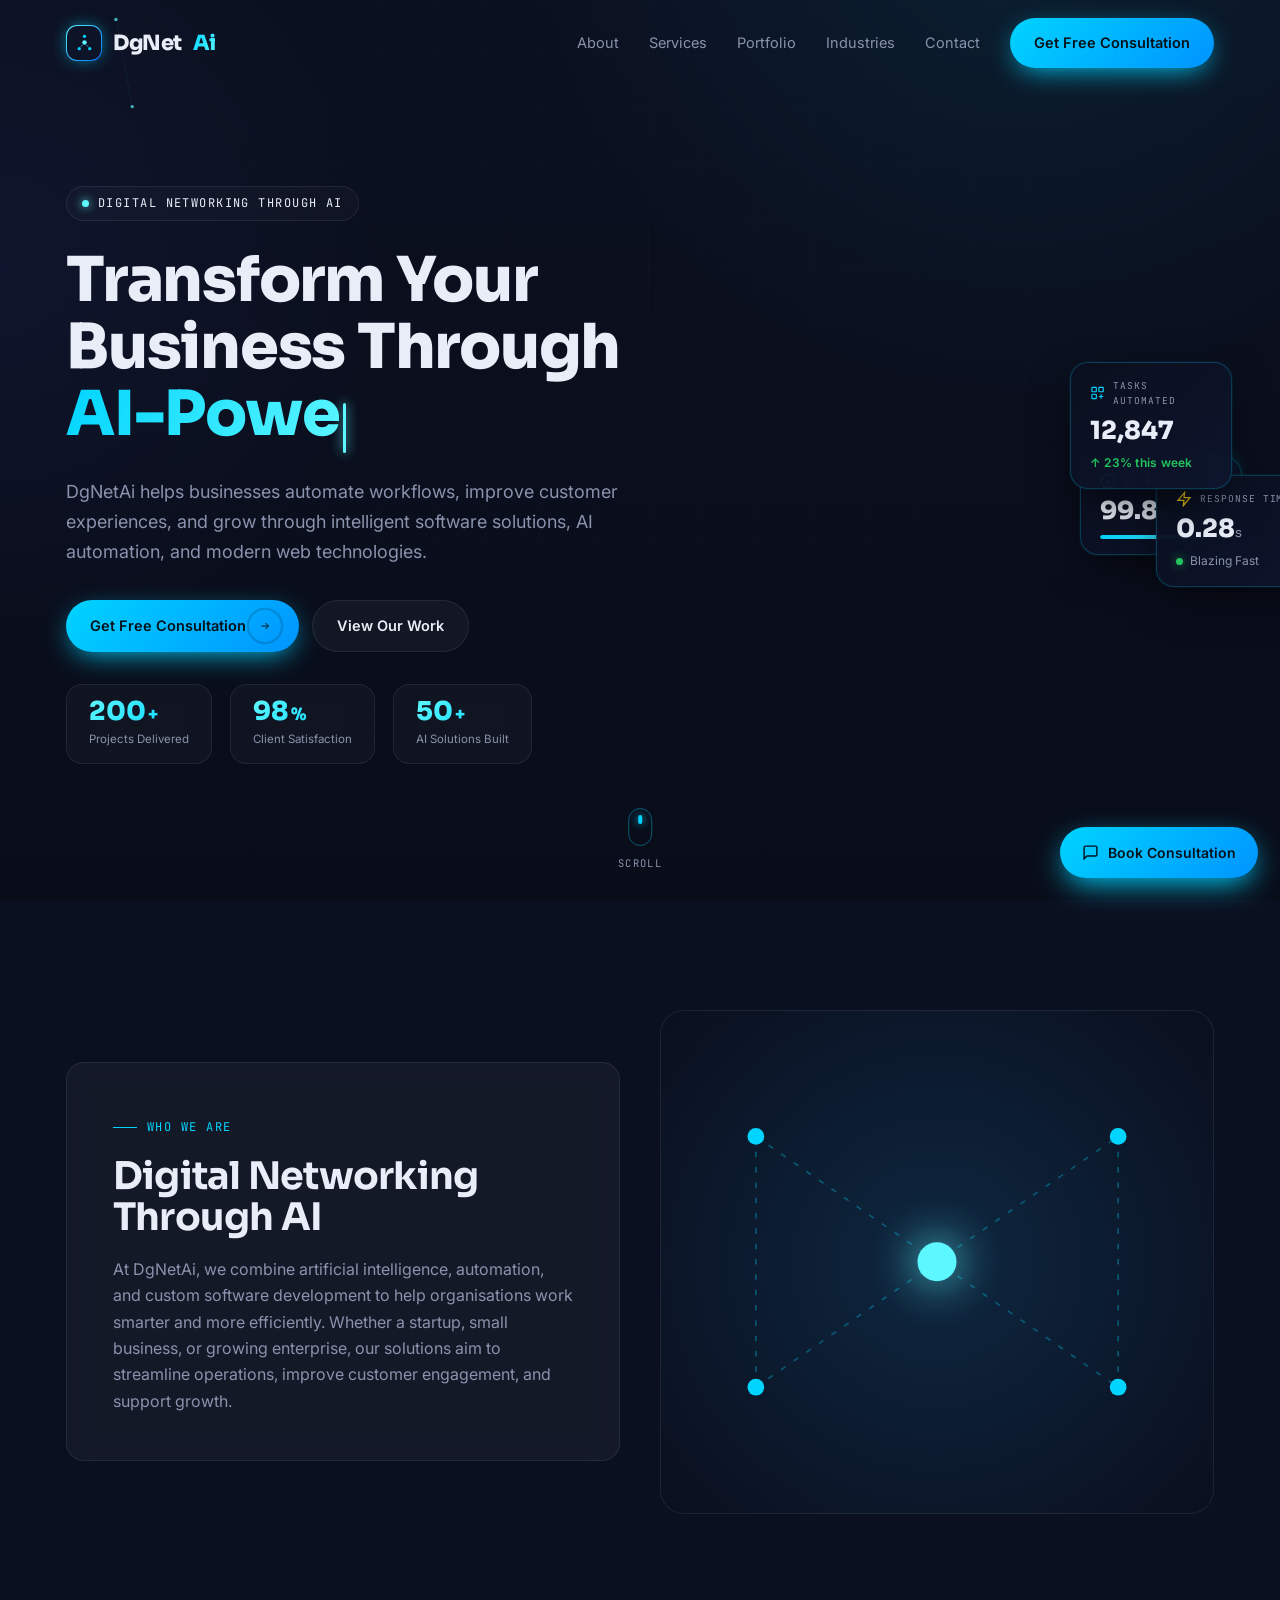
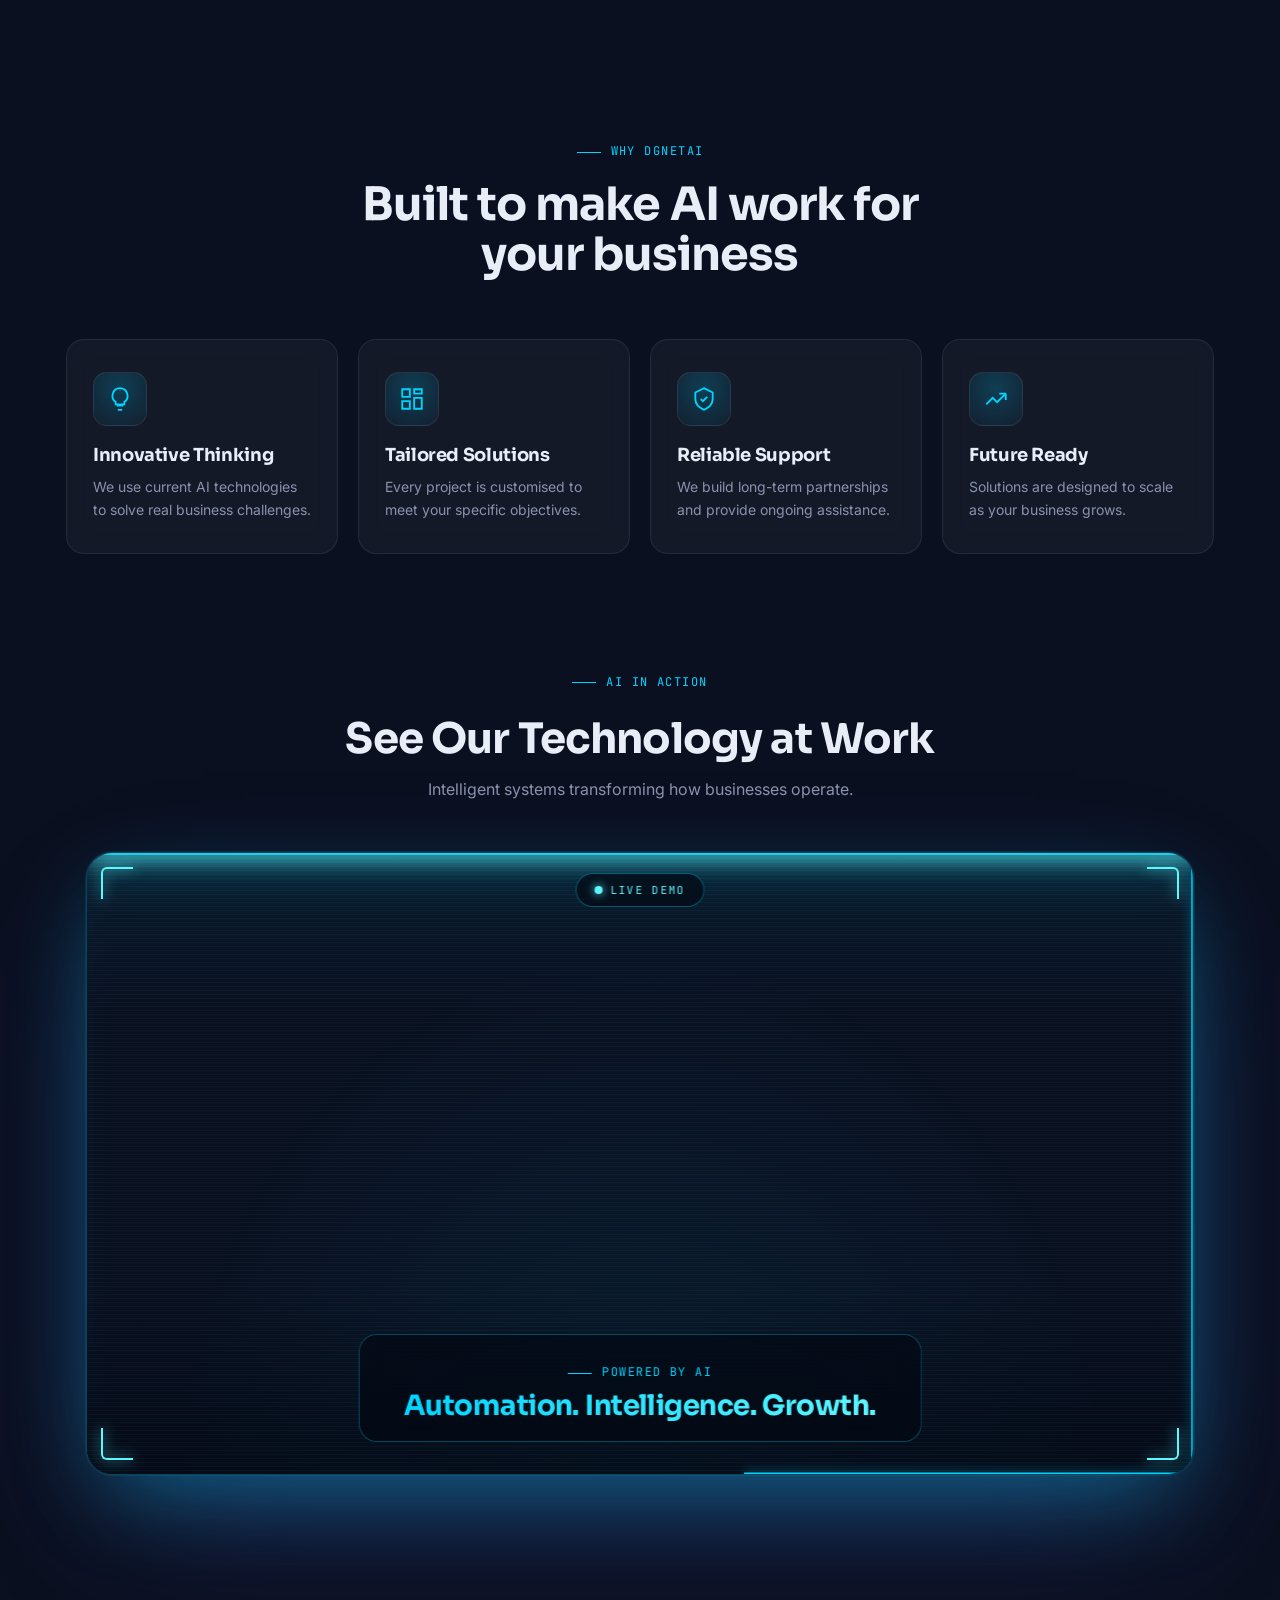
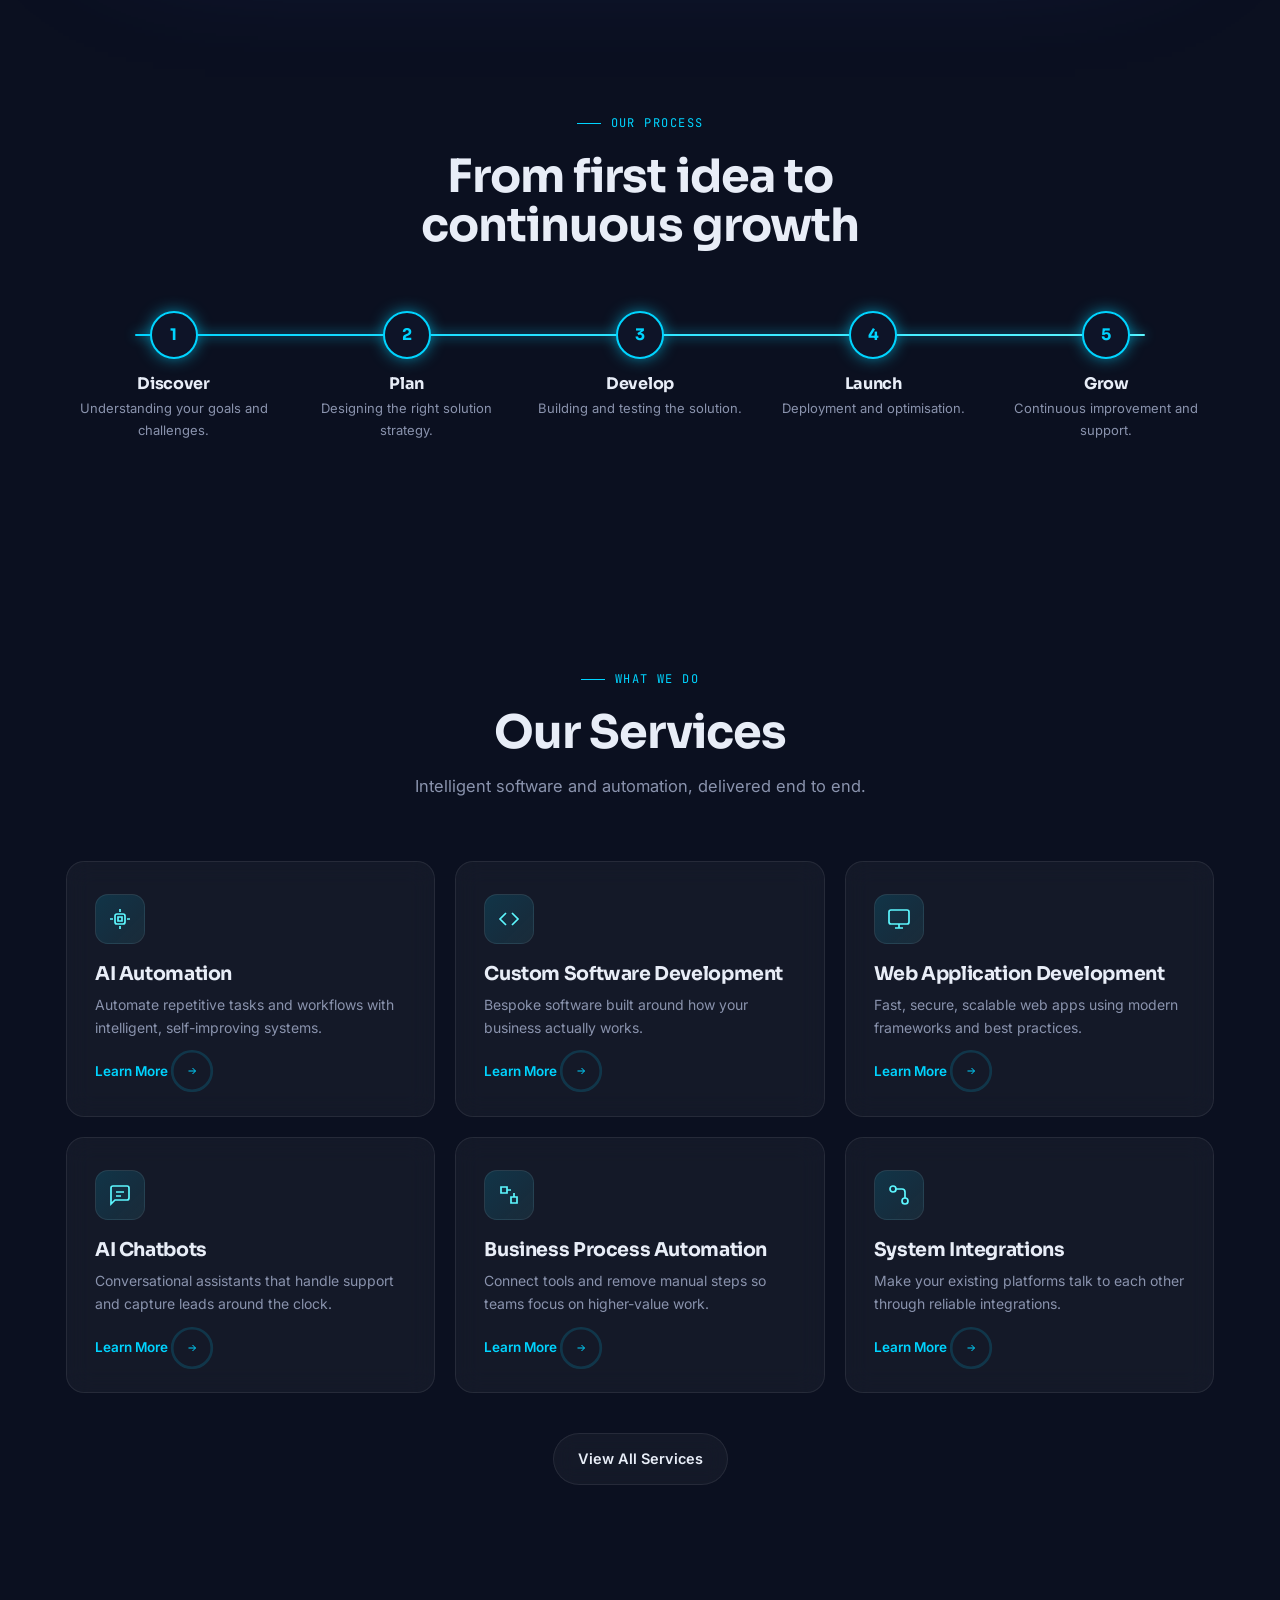
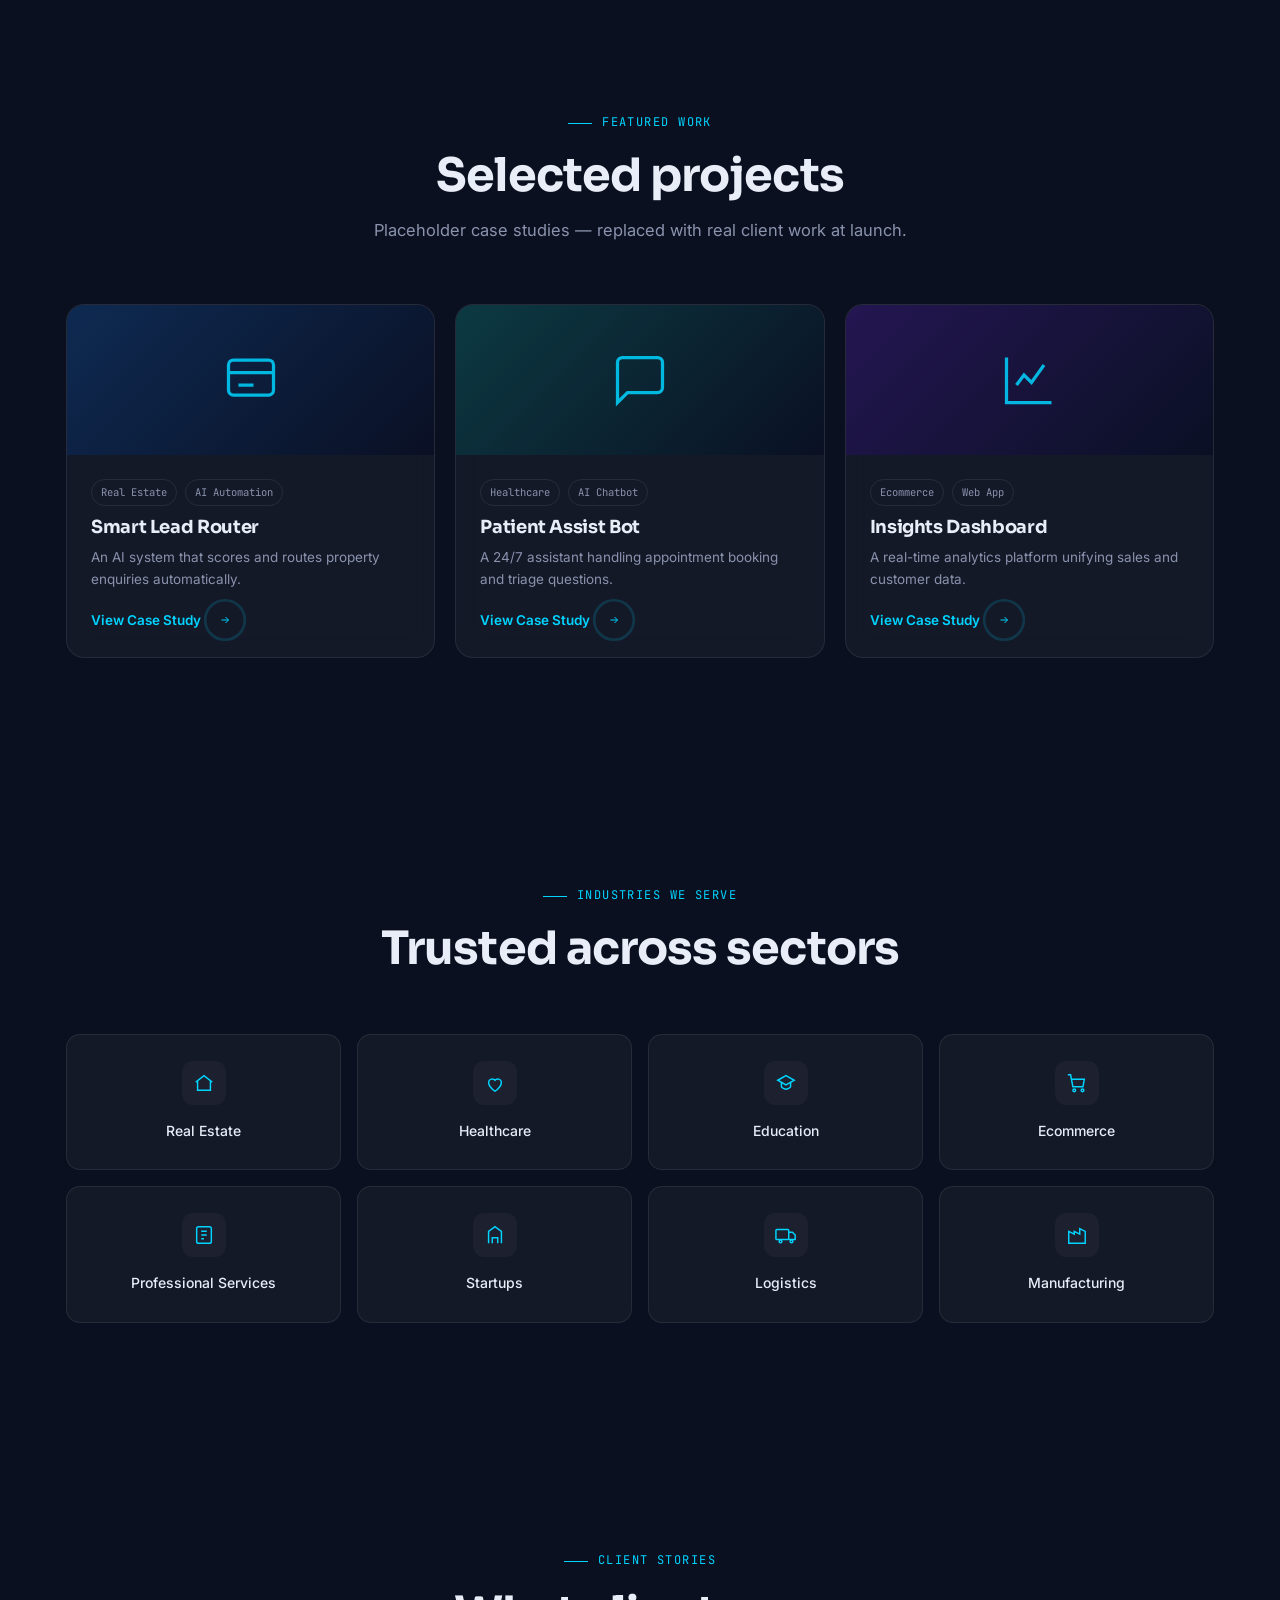
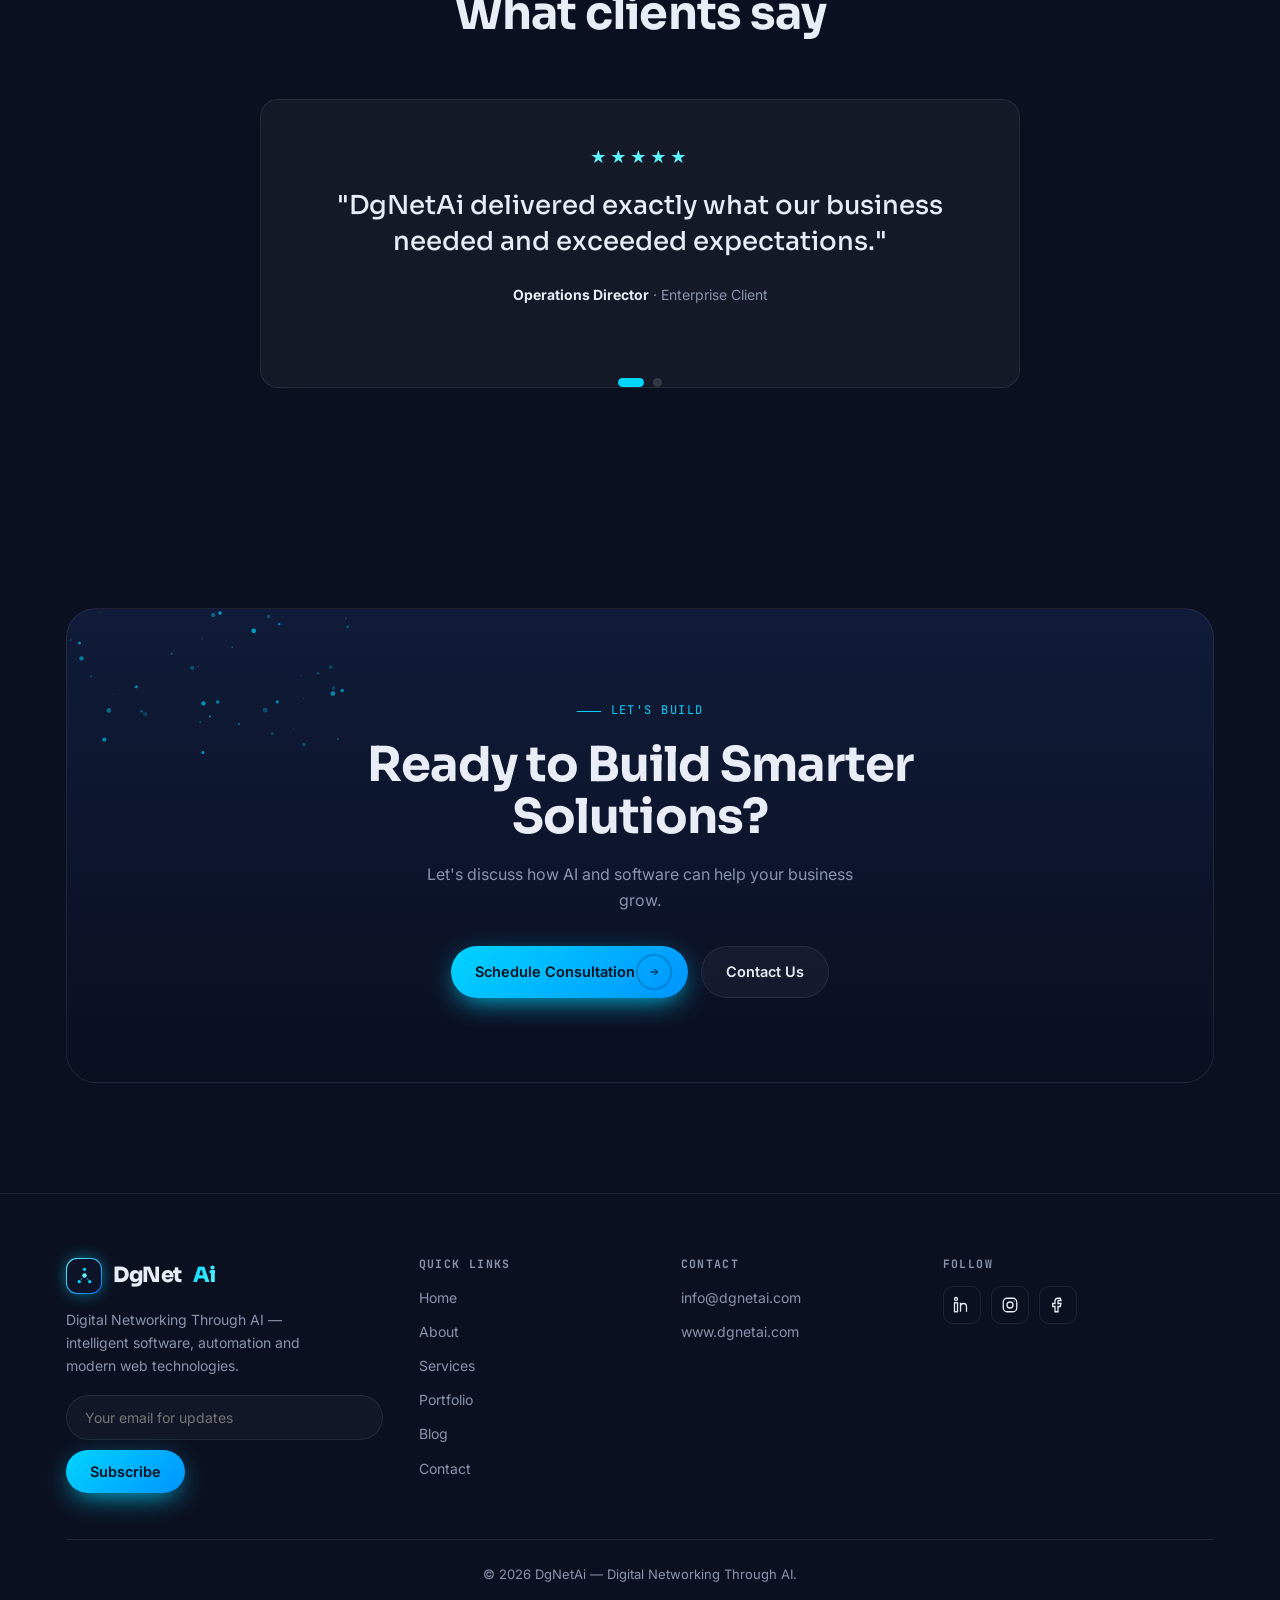
==== index.html @ 4403f843 "ooooop" ====
<!DOCTYPE html>
<html lang="en">
<head>
<meta charset="UTF-8" />
<meta name="viewport" content="width=device-width, initial-scale=1.0" />
<title>DgNetAi — Digital Networking Through AI</title>
<meta name="description" content="DgNetAi helps businesses automate workflows, improve customer experiences, and grow through intelligent software, AI automation, and modern web technologies." />
<link rel="preconnect" href="https://fonts.googleapis.com">
<link rel="preconnect" href="https://fonts.gstatic.com" crossorigin>
<link href="https://fonts.googleapis.com/css2?family=Sora:wght@400;500;600;700;800&family=Inter:wght@400;500;600&family=JetBrains+Mono:wght@400;500&display=swap" rel="stylesheet">
<link rel="stylesheet" href="style.css">
</head>
<body>

<!-- shared gradient def for logo -->
<svg width="0" height="0" style="position:absolute"><defs><linearGradient id="lgrad" x1="0" y1="0" x2="1" y2="1"><stop offset="0" stop-color="#5DF7FF"/><stop offset="1" stop-color="#0072FF"/></linearGradient></defs></svg>

<!-- PRELOADER -->
<div id="loader">
  <span class="mark" style="width:74px;height:74px;border-radius:20px;box-shadow:0 0 40px -8px var(--blue)">
    <svg viewBox="0 0 48 48" style="width:46px;height:46px">
      <g><line class="lg-line" x1="24" y1="11" x2="24" y2="24"/><line class="lg-line" x1="24" y1="24" x2="13" y2="37"/><line class="lg-line" x1="24" y1="24" x2="35" y2="37"/><line class="lg-line" x1="13" y1="37" x2="35" y2="37"/></g>
      <circle class="lg-node" cx="24" cy="11" r="3.4"/><circle class="lg-node" cx="13" cy="37" r="3.4" style="animation-delay:.4s"/><circle class="lg-node" cx="35" cy="37" r="3.4" style="animation-delay:.8s"/>
      <circle class="lg-core" cx="24" cy="24" r="4.6"/>
    </svg>
  </span>
  <div class="load-name">Dg<b>Net</b><span class="ai" style="background:linear-gradient(115deg,#00D4FF,#5DF7FF);-webkit-background-clip:text;background-clip:text;color:transparent">Ai</span></div>
  <div class="load-bar"><i></i></div>
</div>

<div id="progress"></div>

<!-- NAV -->
<nav id="nav">
  <div class="wrap nav-inner">
    <a href="#top" class="logo">
      <span class="mark">
        <svg viewBox="0 0 48 48">
          <g><line class="lg-line" x1="24" y1="11" x2="24" y2="24"/><line class="lg-line" x1="24" y1="24" x2="13" y2="37"/><line class="lg-line" x1="24" y1="24" x2="35" y2="37"/><line class="lg-line" x1="13" y1="37" x2="35" y2="37"/></g>
          <circle class="lg-node" cx="24" cy="11" r="3.4"/><circle class="lg-node" cx="13" cy="37" r="3.4" style="animation-delay:.4s"/><circle class="lg-node" cx="35" cy="37" r="3.4" style="animation-delay:.8s"/>
          <circle class="lg-core" cx="24" cy="24" r="4.6"/>
        </svg>
      </span>
      DgNet<span class="ai">Ai</span>
    </a>
    <div class="nav-links" id="navlinks">
      <a class="lnk" href="#about">About</a>
      <a class="lnk" href="#services">Services</a>
      <a class="lnk" href="#work">Portfolio</a>
      <a class="lnk" href="#industries">Industries</a>
      <a class="lnk" href="#contact">Contact</a>
      <a href="#contact" class="btn btn-primary nav-cta-d"><span>Get Free Consultation</span></a>
    </div>
    <button class="hamb" id="hamb"><span></span><span></span><span></span></button>
  </div>
</nav>

<!-- HERO -->
<header id="top">
  <canvas id="neural"></canvas>
  <div class="wrap">
    <div class="hero-grid">
      <div>
        <div class="hero-tag"><span class="pill"></span><span class="mono">Digital Networking Through AI</span></div>
        <h1 class="hero">Transform Your Business Through <span class="grad" id="typingText">AI-Powered Innovation.</span><span class="type-cursor"></span></h1>
        <p class="hero-sub">DgNetAi helps businesses automate workflows, improve customer experiences, and grow through intelligent software solutions, AI automation, and modern web technologies.</p>
        <div class="hero-cta">
          <a href="#contact" class="btn btn-primary magnet"><span>Get Free Consultation</span>
            <span class="circ"><svg class="ring" viewBox="0 0 40 40"><circle class="rb" cx="20" cy="20" r="18"/><circle class="rp" cx="20" cy="20" r="18"/></svg><svg class="arw" viewBox="0 0 24 24" fill="none" stroke="currentColor" stroke-width="2"><path d="M5 12h14M13 6l6 6-6 6"/></svg></span>
          </a>
          <a href="#work" class="btn btn-ghost"><span>View Our Work</span></a>
        </div>
        <div class="hero-stats" id="heroStats">
          <div class="hstat"><div class="hstat-val"><span id="cnt1">0</span><sup>+</sup></div><small>Projects Delivered</small></div>
          <div class="hstat"><div class="hstat-val"><span id="cnt2">0</span><sup>%</sup></div><small>Client Satisfaction</small></div>
          <div class="hstat"><div class="hstat-val"><span id="cnt3">0</span><sup>+</sup></div><small>AI Solutions Built</small></div>
        </div>
      </div>
      <div class="ai-illus" id="illus" style="animation:heroIn 1.1s cubic-bezier(.16,1,.3,1) .3s both,float 7s ease-in-out 1.5s infinite">
        <div class="orb-wrap o1"><div class="orb-dot"></div></div>
        <div class="orb-wrap o2"><div class="orb-dot"></div></div>
        <div class="orb-wrap o3"><div class="orb-dot"></div></div>
        <!-- VIP Floating Cards -->
        <div class="vcard vc1">
          <div class="vc-top">
            <svg width="16" height="16" viewBox="0 0 24 24" fill="none" stroke="#5df7ff" stroke-width="1.8"><circle cx="12" cy="12" r="10"/><path d="M9 12l2 2 4-4"/></svg>
            <span class="vc-lbl">AI Accuracy</span>
          </div>
          <div class="vc-val">99.8<sub>%</sub></div>
          <div class="vc-bar"><div class="vc-fill" style="--fw:99.8%"></div></div>
        </div>
        <div class="vcard vc2">
          <div class="vc-top">
            <svg width="16" height="16" viewBox="0 0 24 24" fill="none" stroke="#facc15" stroke-width="1.8"><path d="M13 2L3 14h9l-1 8 10-12h-9l1-8z"/></svg>
            <span class="vc-lbl">Response Time</span>
          </div>
          <div class="vc-val">0.28<sub>s</sub></div>
          <div class="vc-row"><span class="vc-pip"></span>Blazing Fast</div>
        </div>
        <div class="vcard vc3">
          <div class="vc-top">
            <svg width="16" height="16" viewBox="0 0 24 24" fill="none" stroke="#00d4ff" stroke-width="1.8"><rect x="3" y="3" width="7" height="7" rx="1"/><rect x="14" y="3" width="7" height="7" rx="1"/><rect x="3" y="14" width="7" height="7" rx="1"/><path d="M14 17.5h7M17.5 14v7"/></svg>
            <span class="vc-lbl">Tasks Automated</span>
          </div>
          <div class="vc-val">12,847</div>
          <div class="vc-up">↑ 23% this week</div>
        </div>
        <div class="hero-video">
          <video autoplay muted loop playsinline preload="metadata" aria-label="AI network animation">
            <source src="video/8631881-uhd_3840_2160_25fps.mp4" type="video/mp4">
          </video>
        </div>
      </div>
    </div>
  </div>
  <div class="hero-scroll"><div class="scroll-mouse"></div>Scroll</div>
</header>

<!-- WHO -->
<section id="about">
  <div class="wrap who">
    <div class="card glass reveal">
      <span class="eyebrow mono">Who we are</span>
      <h2>Digital Networking Through AI</h2>
      <p>At DgNetAi, we combine artificial intelligence, automation, and custom software development to help organisations work smarter and more efficiently. Whether a startup, small business, or growing enterprise, our solutions aim to streamline operations, improve customer engagement, and support growth.</p>
    </div>
    <div class="who-vis reveal">
      <svg viewBox="0 0 400 360" preserveAspectRatio="xMidYMid slice">
        <g stroke="#00d4ff55" stroke-width="1" fill="none">
          <path class="edge" d="M70 90 L200 180 L330 90"/>
          <path class="edge" d="M70 270 L200 180 L330 270" style="animation-delay:.6s"/>
          <path class="edge" d="M70 90 L70 270" style="animation-delay:1s"/>
          <path class="edge" d="M330 90 L330 270" style="animation-delay:.3s"/>
        </g>
        <g fill="#00D4FF"><circle cx="70" cy="90" r="6"/><circle cx="330" cy="90" r="6"/><circle cx="70" cy="270" r="6"/><circle cx="330" cy="270" r="6"/></g>
        <circle class="node core" cx="200" cy="180" r="14" fill="#5DF7FF" style="transform-origin:200px 180px"/>
      </svg>
    </div>
  </div>
</section>

<!-- WHY -->
<section>
  <div class="wrap">
    <div class="sec-head reveal"><span class="eyebrow mono">Why DgNetAi</span><h2>Built to make AI work for your business</h2></div>
    <div class="feat-grid">
      <div class="feat reveal"><div class="ico"><svg viewBox="0 0 24 24" fill="none"><path d="M9 18h6M10 22h4M12 2a7 7 0 00-4 12.7V17h8v-2.3A7 7 0 0012 2z"/></svg></div><h3>Innovative Thinking</h3><p>We use current AI technologies to solve real business challenges.</p></div>
      <div class="feat reveal"><div class="ico"><svg viewBox="0 0 24 24" fill="none"><path d="M3 3h7v7H3zM14 3h7v4h-7zM14 11h7v10h-7zM3 14h7v7H3z"/></svg></div><h3>Tailored Solutions</h3><p>Every project is customised to meet your specific objectives.</p></div>
      <div class="feat reveal"><div class="ico"><svg viewBox="0 0 24 24" fill="none"><path d="M12 2l8 4v6c0 5-3.5 8-8 10-4.5-2-8-5-8-10V6z"/><path d="M9 12l2 2 4-4"/></svg></div><h3>Reliable Support</h3><p>We build long-term partnerships and provide ongoing assistance.</p></div>
      <div class="feat reveal"><div class="ico"><svg viewBox="0 0 24 24" fill="none"><path d="M3 17l6-6 4 4 8-8M21 7v6M21 7h-6"/></svg></div><h3>Future Ready</h3><p>Solutions are designed to scale as your business grows.</p></div>
    </div>
  </div>
</section>

<!-- SHOWREEL -->
<section class="reel-section">
  <div class="reel-outer">
    <div class="reel-head reveal">
      <span class="eyebrow mono">AI in Action</span>
      <h2 style="font-size:clamp(26px,3.8vw,42px);margin-top:6px">See Our Technology at Work</h2>
      <p style="color:var(--muted);margin-top:14px;font-size:16px">Intelligent systems transforming how businesses operate.</p>
    </div>
    <div class="reel-frame" id="reelFrame">
      <video autoplay muted loop playsinline preload="metadata" aria-label="DgNetAi technology showreel">
        <source src="video/8631881-uhd_3840_2160_25fps.mp4" type="video/mp4">
      </video>
      <div class="reel-overlay"></div>
      <div class="reel-lines"></div>
      <div class="reel-sweep"></div>
      <div class="reel-glow-ring"></div>
      <svg class="reel-svg-border" viewBox="0 0 1600 900" preserveAspectRatio="none">
        <rect class="reel-rect" x="1.5" y="1.5" width="1597" height="897" rx="22"/>
      </svg>
      <div class="reel-corner tl"></div>
      <div class="reel-corner tr"></div>
      <div class="reel-corner bl"></div>
      <div class="reel-corner br"></div>
      <div class="reel-badge"><span class="dot"></span><span class="rtxt">Live Demo</span></div>
      <div class="reel-caption">
        <span class="eyebrow mono">Powered by AI</span>
        <h3>Automation. Intelligence. Growth.</h3>
      </div>
    </div>
  </div>
</section>

<!-- PROCESS -->
<section>
  <div class="wrap">
    <div class="sec-head reveal"><span class="eyebrow mono">Our process</span><h2>From first idea to continuous growth</h2></div>
    <div class="timeline reveal" id="timeline">
      <div class="rail"><i></i></div>
      <div class="pstep"><div class="dot">1</div><h4>Discover</h4><p>Understanding your goals and challenges.</p></div>
      <div class="pstep"><div class="dot">2</div><h4>Plan</h4><p>Designing the right solution strategy.</p></div>
      <div class="pstep"><div class="dot">3</div><h4>Develop</h4><p>Building and testing the solution.</p></div>
      <div class="pstep"><div class="dot">4</div><h4>Launch</h4><p>Deployment and optimisation.</p></div>
      <div class="pstep"><div class="dot">5</div><h4>Grow</h4><p>Continuous improvement and support.</p></div>
    </div>
  </div>
</section>

<!-- SERVICES -->
<section id="services">
  <div class="wrap">
    <div class="sec-head reveal"><span class="eyebrow mono">What we do</span><h2>Our Services</h2><p>Intelligent software and automation, delivered end to end.</p></div>
    <div class="svc-grid" id="svcGrid">
      <div class="svc reveal"><div class="ico"><svg viewBox="0 0 24 24" fill="none"><path d="M12 2v3M12 19v3M2 12h3M19 12h3"/><rect x="7" y="7" width="10" height="10" rx="2"/><path d="M10 10h4v4h-4z"/></svg></div><h3>AI Automation</h3><p>Automate repetitive tasks and workflows with intelligent, self-improving systems.</p><a class="learn" href="#contact">Learn More <span class="circ"><svg class="ring" viewBox="0 0 40 40"><circle class="rb" cx="20" cy="20" r="18"/><circle class="rp" cx="20" cy="20" r="18"/></svg><svg class="arw" viewBox="0 0 24 24" fill="none" stroke="currentColor" stroke-width="2"><path d="M5 12h14M13 6l6 6-6 6"/></svg></span></a></div>
      <div class="svc reveal"><div class="ico"><svg viewBox="0 0 24 24" fill="none"><path d="M9 18l-6-6 6-6M15 6l6 6-6 6"/></svg></div><h3>Custom Software Development</h3><p>Bespoke software built around how your business actually works.</p><a class="learn" href="#contact">Learn More <span class="circ"><svg class="ring" viewBox="0 0 40 40"><circle class="rb" cx="20" cy="20" r="18"/><circle class="rp" cx="20" cy="20" r="18"/></svg><svg class="arw" viewBox="0 0 24 24" fill="none" stroke="currentColor" stroke-width="2"><path d="M5 12h14M13 6l6 6-6 6"/></svg></span></a></div>
      <div class="svc reveal"><div class="ico"><svg viewBox="0 0 24 24" fill="none"><rect x="2" y="3" width="20" height="14" rx="2"/><path d="M8 21h8M12 17v4"/></svg></div><h3>Web Application Development</h3><p>Fast, secure, scalable web apps using modern frameworks and best practices.</p><a class="learn" href="#contact">Learn More <span class="circ"><svg class="ring" viewBox="0 0 40 40"><circle class="rb" cx="20" cy="20" r="18"/><circle class="rp" cx="20" cy="20" r="18"/></svg><svg class="arw" viewBox="0 0 24 24" fill="none" stroke="currentColor" stroke-width="2"><path d="M5 12h14M13 6l6 6-6 6"/></svg></span></a></div>
      <div class="svc reveal"><div class="ico"><svg viewBox="0 0 24 24" fill="none"><path d="M21 15a2 2 0 01-2 2H7l-4 4V5a2 2 0 012-2h14a2 2 0 012 2z"/><path d="M8 9h8M8 13h5"/></svg></div><h3>AI Chatbots</h3><p>Conversational assistants that handle support and capture leads around the clock.</p><a class="learn" href="#contact">Learn More <span class="circ"><svg class="ring" viewBox="0 0 40 40"><circle class="rb" cx="20" cy="20" r="18"/><circle class="rp" cx="20" cy="20" r="18"/></svg><svg class="arw" viewBox="0 0 24 24" fill="none" stroke="currentColor" stroke-width="2"><path d="M5 12h14M13 6l6 6-6 6"/></svg></span></a></div>
      <div class="svc reveal"><div class="ico"><svg viewBox="0 0 24 24" fill="none"><path d="M4 4h6v6H4zM14 14h6v6h-6zM10 7h4M17 10v4"/></svg></div><h3>Business Process Automation</h3><p>Connect tools and remove manual steps so teams focus on higher-value work.</p><a class="learn" href="#contact">Learn More <span class="circ"><svg class="ring" viewBox="0 0 40 40"><circle class="rb" cx="20" cy="20" r="18"/><circle class="rp" cx="20" cy="20" r="18"/></svg><svg class="arw" viewBox="0 0 24 24" fill="none" stroke="currentColor" stroke-width="2"><path d="M5 12h14M13 6l6 6-6 6"/></svg></span></a></div>
      <div class="svc reveal"><div class="ico"><svg viewBox="0 0 24 24" fill="none"><circle cx="6" cy="6" r="3"/><circle cx="18" cy="18" r="3"/><path d="M9 6h6a3 3 0 013 3v6"/></svg></div><h3>System Integrations</h3><p>Make your existing platforms talk to each other through reliable integrations.</p><a class="learn" href="#contact">Learn More <span class="circ"><svg class="ring" viewBox="0 0 40 40"><circle class="rb" cx="20" cy="20" r="18"/><circle class="rp" cx="20" cy="20" r="18"/></svg><svg class="arw" viewBox="0 0 24 24" fill="none" stroke="currentColor" stroke-width="2"><path d="M5 12h14M13 6l6 6-6 6"/></svg></span></a></div>
    </div>
    <div class="svc-foot reveal"><a href="#services" class="btn btn-ghost"><span>View All Services</span></a></div>
  </div>
</section>

<!-- PROJECTS -->
<section id="work">
  <div class="wrap">
    <div class="sec-head reveal"><span class="eyebrow mono">Featured work</span><h2>Selected projects</h2><p>Placeholder case studies — replaced with real client work at launch.</p></div>
    <div class="proj-grid">
      <div class="proj reveal"><div class="top t1"><svg viewBox="0 0 24 24" fill="none"><rect x="3" y="4" width="18" height="14" rx="2"/><path d="M3 9h18M7 14h6"/></svg></div><div class="body"><div class="meta"><span>Real Estate</span><span>AI Automation</span></div><h3>Smart Lead Router</h3><p>An AI system that scores and routes property enquiries automatically.</p><a class="learn" href="#contact">View Case Study <span class="circ"><svg class="ring" viewBox="0 0 40 40"><circle class="rb" cx="20" cy="20" r="18"/><circle class="rp" cx="20" cy="20" r="18"/></svg><svg class="arw" viewBox="0 0 24 24" fill="none" stroke="currentColor" stroke-width="2"><path d="M5 12h14M13 6l6 6-6 6"/></svg></span></a></div></div>
      <div class="proj reveal"><div class="top t2"><svg viewBox="0 0 24 24" fill="none"><path d="M21 15a2 2 0 01-2 2H7l-4 4V5a2 2 0 012-2h14a2 2 0 012 2z"/></svg></div><div class="body"><div class="meta"><span>Healthcare</span><span>AI Chatbot</span></div><h3>Patient Assist Bot</h3><p>A 24/7 assistant handling appointment booking and triage questions.</p><a class="learn" href="#contact">View Case Study <span class="circ"><svg class="ring" viewBox="0 0 40 40"><circle class="rb" cx="20" cy="20" r="18"/><circle class="rp" cx="20" cy="20" r="18"/></svg><svg class="arw" viewBox="0 0 24 24" fill="none" stroke="currentColor" stroke-width="2"><path d="M5 12h14M13 6l6 6-6 6"/></svg></span></a></div></div>
      <div class="proj reveal"><div class="top t3"><svg viewBox="0 0 24 24" fill="none"><path d="M3 3v18h18"/><path d="M7 14l3-4 3 3 5-7"/></svg></div><div class="body"><div class="meta"><span>Ecommerce</span><span>Web App</span></div><h3>Insights Dashboard</h3><p>A real-time analytics platform unifying sales and customer data.</p><a class="learn" href="#contact">View Case Study <span class="circ"><svg class="ring" viewBox="0 0 40 40"><circle class="rb" cx="20" cy="20" r="18"/><circle class="rp" cx="20" cy="20" r="18"/></svg><svg class="arw" viewBox="0 0 24 24" fill="none" stroke="currentColor" stroke-width="2"><path d="M5 12h14M13 6l6 6-6 6"/></svg></span></a></div></div>
    </div>
  </div>
</section>

<!-- INDUSTRIES -->
<section id="industries">
  <div class="wrap">
    <div class="sec-head reveal"><span class="eyebrow mono">Industries we serve</span><h2>Trusted across sectors</h2></div>
    <div class="ind-grid">
      <div class="ind ind-left"><div class="ico"><svg viewBox="0 0 24 24" fill="none" stroke="currentColor" stroke-width="1.6"><path d="M3 11l9-7 9 7M5 10v10h14V10"/></svg></div><span>Real Estate</span></div>
      <div class="ind ind-left"><div class="ico"><svg viewBox="0 0 24 24" fill="none" stroke="currentColor" stroke-width="1.6"><path d="M12 21s-7-4.5-7-10a4 4 0 017-2 4 4 0 017 2c0 5.5-7 10-7 10z"/></svg></div><span>Healthcare</span></div>
      <div class="ind ind-left"><div class="ico"><svg viewBox="0 0 24 24" fill="none" stroke="currentColor" stroke-width="1.6"><path d="M3 9l9-5 9 5-9 5z"/><path d="M7 11v5c0 1 5 3 5 3s5-2 5-3v-5"/></svg></div><span>Education</span></div>
      <div class="ind ind-left"><div class="ico"><svg viewBox="0 0 24 24" fill="none" stroke="currentColor" stroke-width="1.6"><circle cx="9" cy="20" r="1.5"/><circle cx="18" cy="20" r="1.5"/><path d="M2 3h3l2.5 13h11l1.5-8H6"/></svg></div><span>Ecommerce</span></div>
      <div class="ind ind-right"><div class="ico"><svg viewBox="0 0 24 24" fill="none" stroke="currentColor" stroke-width="1.6"><rect x="4" y="3" width="16" height="18" rx="2"/><path d="M9 8h6M9 12h6M9 16h3"/></svg></div><span>Professional Services</span></div>
      <div class="ind ind-right"><div class="ico"><svg viewBox="0 0 24 24" fill="none" stroke="currentColor" stroke-width="1.6"><path d="M5 21V8l7-5 7 5v13"/><path d="M9 21v-6h6v6"/></svg></div><span>Startups</span></div>
      <div class="ind ind-right"><div class="ico"><svg viewBox="0 0 24 24" fill="none" stroke="currentColor" stroke-width="1.6"><rect x="1" y="6" width="14" height="11" rx="1"/><path d="M15 9h4l3 3v5h-7"/><circle cx="6" cy="19" r="1.5"/><circle cx="18" cy="19" r="1.5"/></svg></div><span>Logistics</span></div>
      <div class="ind ind-right"><div class="ico"><svg viewBox="0 0 24 24" fill="none" stroke="currentColor" stroke-width="1.6"><path d="M3 21V8l6 3V8l6 3V5l6 3v13z"/></svg></div><span>Manufacturing</span></div>
    </div>
  </div>
</section>

<!-- TESTIMONIALS -->
<section>
  <div class="wrap">
    <div class="sec-head reveal"><span class="eyebrow mono">Client stories</span><h2>What clients say</h2></div>
    <div class="carousel glass reveal">
      <div class="slides" id="slides">
        <div class="slide active"><div class="stars">★★★★★</div><p class="q">"DgNetAi delivered exactly what our business needed and exceeded expectations."</p><div class="who2"><b>Operations Director</b> · Enterprise Client</div></div>
        <div class="slide"><div class="stars">★★★★★</div><p class="q">"The automation solution significantly improved our operational efficiency."</p><div class="who2"><b>Founder</b> · Growing Business</div></div>
      </div>
      <div class="dots" id="dots"></div>
    </div>
  </div>
</section>

<!-- CTA -->
<section id="contact" style="padding-bottom:0">
  <div class="wrap">
    <div class="cta reveal">
      <canvas id="ctaParticles"></canvas>
      <div class="inner">
        <span class="eyebrow mono" style="justify-content:center;display:inline-flex">Let's build</span>
        <h2>Ready to Build Smarter Solutions?</h2>
        <p>Let's discuss how AI and software can help your business grow.</p>
        <div class="cta-btns">
          <a href="mailto:info@dgnetai.com" class="btn btn-primary magnet"><span>Schedule Consultation</span><span class="circ"><svg class="ring" viewBox="0 0 40 40"><circle class="rb" cx="20" cy="20" r="18"/><circle class="rp" cx="20" cy="20" r="18"/></svg><svg class="arw" viewBox="0 0 24 24" fill="none" stroke="currentColor" stroke-width="2"><path d="M5 12h14M13 6l6 6-6 6"/></svg></span></a>
          <a href="mailto:info@dgnetai.com" class="btn btn-ghost"><span>Contact Us</span></a>
        </div>
      </div>
    </div>
  </div>
</section>

<!-- FOOTER -->
<footer>
  <div class="wrap">
    <div class="foot-top">
      <div class="foot-brand">
        <a href="#top" class="logo"><span class="mark"><svg viewBox="0 0 48 48"><g><line class="lg-line" x1="24" y1="11" x2="24" y2="24"/><line class="lg-line" x1="24" y1="24" x2="13" y2="37"/><line class="lg-line" x1="24" y1="24" x2="35" y2="37"/><line class="lg-line" x1="13" y1="37" x2="35" y2="37"/></g><circle class="lg-node" cx="24" cy="11" r="3.4"/><circle class="lg-node" cx="13" cy="37" r="3.4" style="animation-delay:.4s"/><circle class="lg-node" cx="35" cy="37" r="3.4" style="animation-delay:.8s"/><circle class="lg-core" cx="24" cy="24" r="4.6"/></svg></span>DgNet<span class="ai">Ai</span></a>
        <p>Digital Networking Through AI — intelligent software, automation and modern web technologies.</p>
        <div class="news reveal">
          <input type="email" placeholder="Your email for updates" aria-label="Email for newsletter" />
          <button class="btn btn-primary" onclick="subscribe()"><span>Subscribe</span></button>
        </div>
      </div>
      <div class="foot-col"><h4>Quick Links</h4><a href="#top">Home</a><a href="#about">About</a><a href="#services">Services</a><a href="#work">Portfolio</a><a href="#">Blog</a><a href="#contact">Contact</a></div>
      <div class="foot-col"><h4>Contact</h4><a href="mailto:info@dgnetai.com">info@dgnetai.com</a><a href="https://www.dgnetai.com">www.dgnetai.com</a></div>
      <div class="foot-col"><h4>Follow</h4>
        <div class="socials">
          <a href="#" aria-label="LinkedIn"><svg viewBox="0 0 24 24"><rect x="2" y="9" width="4" height="12"/><circle cx="4" cy="4" r="2"/><path d="M10 9v12M10 14a4 4 0 018 0v7"/></svg></a>
          <a href="#" aria-label="Instagram"><svg viewBox="0 0 24 24"><rect x="3" y="3" width="18" height="18" rx="5"/><circle cx="12" cy="12" r="4"/><circle cx="17.5" cy="6.5" r="1" fill="currentColor" stroke="none"/></svg></a>
          <a href="#" aria-label="Facebook"><svg viewBox="0 0 24 24"><path d="M15 3h-3a4 4 0 00-4 4v3H5v4h3v7h4v-7h3l1-4h-4V7a1 1 0 011-1h3z"/></svg></a>
        </div>
      </div>
    </div>
    <div class="foot-bottom">© 2026 DgNetAi — Digital Networking Through AI.</div>
  </div>
</footer>

<a href="#contact" class="sticky-cta"><svg viewBox="0 0 24 24" fill="none" stroke="currentColor" stroke-width="2"><path d="M21 15a2 2 0 01-2 2H7l-4 4V5a2 2 0 012-2h14a2 2 0 012 2z"/></svg>Book Consultation</a>

<script src="script.js"></script>
</body>
</html>
---- style.css ----
:root{
    --bg:#0B1020; --bg2:#0E1428;
    --blue:#00D4FF; --glow:#5DF7FF;
    --text:#E8EDF7; --muted:#8A93AD;
    --line:#FFFFFF14; --glass:rgba(255,255,255,.04);
    --r:18px; --ease:cubic-bezier(.2,.7,.2,1);
  }
  *{box-sizing:border-box;margin:0;padding:0}
  html{scroll-behavior:smooth}
  body{font-family:'Inter',system-ui,sans-serif;background:var(--bg);color:var(--text);line-height:1.65;overflow-x:hidden;-webkit-font-smoothing:antialiased}
  h1,h2,h3,h4{font-family:'Sora',sans-serif;line-height:1.08;letter-spacing:-.02em;font-weight:700}
  a{color:inherit;text-decoration:none}
  .mono{font-family:'JetBrains Mono',monospace;text-transform:uppercase;letter-spacing:.12em;font-size:12px}
  .wrap{max-width:1200px;margin:0 auto;padding:0 26px}
  section{padding:110px 0;position:relative}
  .eyebrow{color:var(--blue);display:inline-flex;align-items:center;gap:10px;margin-bottom:18px}
  .eyebrow::before{content:'';width:24px;height:1px;background:var(--blue)}
  .sec-head{max-width:620px;margin:0 auto 60px;text-align:center}
  .sec-head .eyebrow{justify-content:center}
  .sec-head h2{font-size:clamp(28px,4.4vw,46px)}
  .sec-head p{color:var(--muted);margin-top:16px;font-size:16.5px}

  body::before{content:'';position:fixed;inset:0;z-index:-2;background:
    radial-gradient(900px circle at 80% -10%, #00d4ff14, transparent 55%),
    radial-gradient(700px circle at 0% 30%, #5b6bff10, transparent 55%),
    linear-gradient(180deg,var(--bg),#090d1a)}
  body::after{content:'';position:fixed;inset:0;z-index:-1;opacity:.5;pointer-events:none;
    background-image:linear-gradient(#ffffff08 1px,transparent 1px),linear-gradient(90deg,#ffffff08 1px,transparent 1px);
    background-size:54px 54px;mask-image:radial-gradient(circle at 50% 30%,#000,transparent 80%)}

  /* ---- PRELOADER ---- */
  #loader{position:fixed;inset:0;z-index:1000;display:flex;flex-direction:column;align-items:center;justify-content:center;gap:26px;background:var(--bg);transition:opacity .6s,visibility .6s}
  #loader.done{opacity:0;visibility:hidden}
  .load-bar{width:150px;height:3px;background:#ffffff14;border-radius:3px;overflow:hidden}
  .load-bar i{display:block;height:100%;width:0;background:linear-gradient(90deg,var(--blue),var(--glow));animation:load 1.1s var(--ease) forwards;box-shadow:0 0 10px var(--blue)}
  @keyframes load{to{width:100%}}
  .load-name{font-family:'Sora';font-weight:700;letter-spacing:-.02em;font-size:18px}
  .load-name b{color:var(--blue)}

  /* ---- SCROLL PROGRESS ---- */
  #progress{position:fixed;top:0;left:0;height:3px;width:0;z-index:101;background:linear-gradient(90deg,var(--blue),var(--glow));box-shadow:0 0 10px var(--blue)}

  /* ---- LOGO MARK ---- */
  .mark{width:36px;height:36px;border-radius:11px;display:grid;place-items:center;position:relative;
    background:linear-gradient(var(--bg2),var(--bg2)) padding-box,linear-gradient(135deg,var(--glow),#0072ff) border-box;
    border:1.5px solid transparent;box-shadow:0 0 18px -5px var(--blue)}
  .mark svg{width:23px;height:23px;overflow:visible}
  .lg-line{stroke:url(#lgrad);stroke-width:1.7;fill:none;stroke-linecap:round;stroke-dasharray:3 5;animation:lgflow 2.2s linear infinite}
  @keyframes lgflow{to{stroke-dashoffset:-32}}
  .lg-node{fill:var(--blue);animation:lgblink 2.4s ease-in-out infinite}
  @keyframes lgblink{0%,100%{opacity:1}50%{opacity:.4}}
  .lg-core{fill:var(--glow);transform-origin:24px 24px;animation:lgpulse 2s ease-in-out infinite}
  @keyframes lgpulse{50%{transform:scale(1.28)}}

  /* buttons */
  .btn{display:inline-flex;align-items:center;gap:9px;padding:13px 24px;border-radius:60px;font-weight:600;font-size:14.5px;font-family:inherit;cursor:pointer;border:none;transition:all .3s var(--ease);position:relative;overflow:hidden}
  .btn svg{width:16px;height:16px;position:relative;z-index:1}
  .btn span{position:relative;z-index:1}
  .btn::after{content:'';position:absolute;top:50%;left:50%;width:12px;height:12px;border-radius:50%;background:#ffffff32;transform:translate(-50%,-50%) scale(0);transition:transform .6s var(--ease);z-index:0}
  .btn-ghost::after{background:#00d4ff26}
  .btn:hover::after{transform:translate(-50%,-50%) scale(42)}
  .btn-primary{background:linear-gradient(135deg,var(--blue),#0094ff);color:#04121c;box-shadow:0 8px 28px -8px var(--blue)}
  .btn-primary:hover{box-shadow:0 14px 38px -6px var(--blue);transform:translateY(-2px)}
  .btn-ghost{background:var(--glass);border:1px solid var(--line);color:var(--text);backdrop-filter:blur(10px)}
  .btn-ghost:hover{border-color:var(--blue);color:var(--blue)}

  .glass{background:var(--glass);border:1px solid var(--line);backdrop-filter:blur(14px);border-radius:var(--r)}

  .reveal{opacity:0;transform:translateY(26px);transition:opacity .8s var(--ease),transform .8s var(--ease)}
  .reveal.in{opacity:1;transform:none}

  /* ---- NAV ---- */
  nav{position:fixed;top:0;left:0;right:0;z-index:100;padding:18px 0;transition:.4s var(--ease)}
  nav.scrolled{background:#0b1020cc;backdrop-filter:blur(16px);border-bottom:1px solid var(--line);padding:10px 0}
  .nav-inner{display:flex;align-items:center;justify-content:space-between}
  .logo{display:flex;align-items:center;gap:11px;font-family:'Sora';font-weight:800;font-size:21px;letter-spacing:-.02em}
  .logo .ai{background:linear-gradient(115deg,var(--blue),var(--glow));-webkit-background-clip:text;background-clip:text;color:transparent}
  .nav-links{display:flex;gap:30px;align-items:center}
  .nav-links a.lnk{font-size:14.5px;color:var(--muted);transition:color .25s;position:relative}
  .nav-links a.lnk:hover{color:var(--text)}
  .nav-links a.lnk::after{content:'';position:absolute;left:0;bottom:-5px;width:0;height:1.5px;background:linear-gradient(90deg,var(--blue),var(--glow));transition:width .3s var(--ease)}
  .nav-links a.lnk:hover::after{width:100%}
  .hamb{display:none;flex-direction:column;gap:5px;background:none;border:none;cursor:pointer;padding:6px}
  .hamb span{width:24px;height:2px;background:var(--text);transition:.3s}

  /* ---- HERO ---- */
  header{position:relative;height:100vh;min-height:660px;max-height:960px;display:flex;align-items:center;padding:100px 0 50px;overflow:hidden}
  #neural{position:absolute;inset:0;z-index:0}
  .hero-grid{position:relative;z-index:2;display:grid;grid-template-columns:1.05fr .95fr;gap:50px;align-items:center}
  .hero-tag{display:inline-flex;align-items:center;gap:9px;padding:7px 15px;border:1px solid var(--line);border-radius:60px;background:#ffffff06;backdrop-filter:blur(8px);margin-bottom:26px}
  .hero-tag .pill{width:7px;height:7px;border-radius:50%;background:var(--glow);box-shadow:0 0 10px var(--glow);animation:pulse 2s infinite}
  @keyframes pulse{50%{opacity:.35}}
  h1.hero{font-size:clamp(36px,5.4vw,62px);font-weight:800}
  h1.hero .grad{background:linear-gradient(115deg,var(--blue),var(--glow),var(--blue));background-size:220% auto;-webkit-background-clip:text;background-clip:text;color:transparent;animation:shimmer 5s linear infinite}
  @keyframes shimmer{to{background-position:220% center}}
  .hero-sub{color:var(--muted);font-size:clamp(15.5px,1.6vw,18px);max-width:52ch;margin:24px 0 34px}
  .hero-cta{display:flex;gap:13px;flex-wrap:wrap}
  .ai-illus{position:relative;aspect-ratio:1;max-width:440px;margin-left:auto;will-change:transform;animation:float 7s ease-in-out infinite}
  .hero-video{position:absolute;inset:7%;border-radius:28px;overflow:hidden;border:1px solid #00d4ff33;background:#050914;box-shadow:0 0 34px -10px var(--blue),inset 0 0 42px #00d4ff12}
  .hero-video video{width:100%;height:100%;object-fit:cover;display:block;filter:saturate(1.12) contrast(1.08) brightness(.82)}
  .hero-video::before{content:'';position:absolute;inset:0;background:linear-gradient(180deg,#00d4ff10,transparent 38%,#05091466),radial-gradient(circle at 50% 45%,transparent 38%,#050914cc 100%);mix-blend-mode:screen;pointer-events:none}
  .hero-video::after{content:'';position:absolute;inset:0;background:repeating-linear-gradient(0deg,#ffffff08 0 1px,transparent 1px 5px);opacity:.2;pointer-events:none}
  .ai-illus::before,.ai-illus::after{content:'';position:absolute;border-radius:50%;inset:0;border:1px solid #ffffff18;pointer-events:none}
  .ai-illus::before{animation:spin 60s linear infinite}
  .ai-illus::after{inset:12%;border-style:dashed;border-color:#00d4ff38;animation:spin 42s linear infinite reverse}

  /* ---- HERO VIP EXTRAS ---- */
  .orb-wrap{position:absolute;inset:0;pointer-events:none;z-index:3;border-radius:50%}
  .orb-wrap.o1{animation:spin 10s linear infinite}
  .orb-wrap.o2{inset:11%;animation:spin 6.5s linear infinite reverse}
  .orb-wrap.o3{inset:24%;animation:spin 14s linear infinite}
  .orb-dot{position:absolute;top:50%;right:-6px;transform:translateY(-50%);
    width:11px;height:11px;border-radius:50%;
    background:var(--glow);box-shadow:0 0 20px 6px var(--glow),0 0 40px 8px rgba(93,247,255,.35)}
  .orb-wrap.o2 .orb-dot{width:8px;height:8px;right:-4px;
    background:var(--blue);box-shadow:0 0 16px 5px var(--blue),0 0 30px 6px rgba(0,212,255,.3)}
  .orb-wrap.o3 .orb-dot{width:6px;height:6px;right:-3px;
    background:#fff;box-shadow:0 0 10px 3px #ffffff88}
  .hero-stats{display:flex;gap:18px;margin-top:32px;flex-wrap:wrap}
  .hstat{padding:14px 22px;border:1px solid var(--line);border-radius:16px;
    background:rgba(255,255,255,.03);backdrop-filter:blur(10px);
    opacity:0;transform:translateY(18px);
    transition:border-color .3s,transform .3s var(--ease),opacity .7s,box-shadow .3s}
  .hstat.in{opacity:1;transform:translateY(0)}
  .hstat:nth-child(1){transition-delay:.5s}
  .hstat:nth-child(2){transition-delay:.65s}
  .hstat:nth-child(3){transition-delay:.8s}
  .hstat:hover{border-color:#00d4ff55;transform:translateY(-4px)!important;box-shadow:0 8px 28px -8px rgba(0,212,255,.3)}
  .hstat-val{font-family:'Sora',sans-serif;font-size:26px;font-weight:800;
    background:linear-gradient(135deg,var(--glow),var(--blue));
    -webkit-background-clip:text;background-clip:text;color:transparent;
    display:flex;align-items:baseline;gap:2px;line-height:1}
  .hstat-val sup{font-size:17px}
  .hstat small{color:var(--muted);font-size:11.5px;margin-top:5px;display:block}
  .hero-scroll{position:absolute;bottom:28px;left:50%;transform:translateX(-50%);
    display:flex;flex-direction:column;align-items:center;gap:9px;z-index:3;
    color:var(--muted);font-family:'JetBrains Mono',monospace;font-size:10.5px;
    letter-spacing:.12em;text-transform:uppercase;animation:scrollBob 2.2s ease-in-out infinite}
  @keyframes scrollBob{50%{transform:translateX(-50%) translateY(7px)}}
  .scroll-mouse{width:24px;height:38px;border:1.5px solid rgba(0,212,255,.38);border-radius:13px;
    position:relative;display:flex;justify-content:center}
  .scroll-mouse::before{content:'';width:4px;height:9px;background:var(--blue);
    border-radius:2px;position:absolute;top:6px;
    box-shadow:0 0 9px var(--blue);animation:wScroll 1.9s ease-in-out infinite}
  @keyframes wScroll{0%,100%{transform:translateY(0);opacity:1}65%{transform:translateY(13px);opacity:0}}
  /* hero text slide-in */
  .hero-tag,.hero h1,.hero-sub,.hero-cta,.hero-stats{--sd:0s}
  .hero-tag{animation:heroIn .9s var(--ease) both;--sd:.1s}
  h1.hero{animation:heroIn 1s var(--ease) both;animation-delay:.25s}
  .hero-sub{animation:heroIn 1s var(--ease) both;animation-delay:.4s}
  .hero-cta{animation:heroIn 1s var(--ease) both;animation-delay:.55s}
  @keyframes heroIn{from{opacity:0;transform:translateY(30px) translateX(-10px)}to{opacity:1;transform:none}}

  /* ---- TYPEWRITER CURSOR ---- */
  .type-cursor{display:inline-block;width:3px;height:.82em;background:var(--glow);
    box-shadow:0 0 12px var(--glow);margin-left:4px;vertical-align:text-bottom;
    border-radius:2px;animation:tcBlink .9s step-end infinite}
  @keyframes tcBlink{50%{opacity:0}}

  /* ---- FLOATING VIP CARDS ---- */
  .vcard{
    position:absolute;
    background:linear-gradient(140deg,rgba(11,16,32,.95),rgba(14,21,44,.92));
    backdrop-filter:blur(24px) saturate(1.7);
    border:1px solid rgba(0,212,255,.22);border-radius:18px;padding:15px 19px;
    min-width:162px;z-index:8;
    box-shadow:0 16px 48px -12px rgba(0,0,0,.8),0 0 0 1px rgba(0,212,255,.07);
    opacity:0;transition:opacity .7s var(--ease),box-shadow .3s var(--ease)}
  .vcard:hover{box-shadow:0 16px 48px -12px rgba(0,0,0,.8),0 0 26px -4px rgba(0,212,255,.38),0 0 0 1px rgba(0,212,255,.32)}
  .vcard.in{opacity:1}
  .vc1{top:-18px;right:-28px;animation:vcf 5.2s ease-in-out 1.2s infinite;transition-delay:1.2s}
  .vc2{top:30%;left:-58px;animation:vcf 4.3s ease-in-out 1.5s infinite;transition-delay:1.5s}
  .vc3{bottom:-14px;right:-18px;animation:vcf 4.8s ease-in-out 1.8s infinite;transition-delay:1.8s}
  @keyframes vcf{0%,100%{transform:translateY(0)}50%{transform:translateY(-11px)}}
  .vc-top{display:flex;align-items:center;gap:8px;margin-bottom:9px}
  .vc-lbl{font-family:'JetBrains Mono',monospace;font-size:9.5px;color:var(--muted);
    text-transform:uppercase;letter-spacing:.1em}
  .vc-val{font-family:'Sora',sans-serif;font-size:25px;font-weight:800;
    color:var(--text);line-height:1.05}
  .vc-val sub{font-size:13px;color:var(--muted);font-weight:400;vertical-align:baseline}
  .vc-bar{height:4px;background:rgba(255,255,255,.1);border-radius:2px;margin-top:11px;overflow:hidden}
  .vc-fill{height:100%;background:linear-gradient(90deg,var(--blue),var(--glow));border-radius:2px;
    width:0;transition:width 1.8s cubic-bezier(.16,1,.3,1) 1.6s}
  .vcard.in .vc-fill{width:var(--fw,80%)}
  .vc-row{display:flex;align-items:center;gap:7px;margin-top:9px;font-size:12px;color:var(--muted)}
  .vc-pip{width:7px;height:7px;border-radius:50%;flex-shrink:0;
    background:#22c55e;box-shadow:0 0 10px #22c55eaa;animation:pulse 1.6s ease-in-out infinite}
  .vc-up{margin-top:9px;font-size:12px;font-weight:600;color:#22c55e;letter-spacing:.02em}
  @media(max-width:900px){.vc1,.vc2,.vc3{display:none}}

  .ring{fill:none;stroke:#ffffff14;stroke-width:1}
  .ring.spin{transform-origin:220px 220px;animation:spin 60s linear infinite}
  .ring.spin.r{animation-duration:42s;animation-direction:reverse;stroke-dasharray:6 10}
  @keyframes spin{to{transform:rotate(360deg)}}
  .node{fill:var(--blue);filter:drop-shadow(0 0 6px var(--blue))}
  .node.core{fill:var(--glow);filter:drop-shadow(0 0 16px var(--glow));transform-origin:220px 220px;animation:lgpulse 2.4s ease-in-out infinite}
  .edge{stroke:var(--blue);stroke-width:1.2;opacity:.32;stroke-dasharray:4 7;animation:flow 3s linear infinite}
  @keyframes flow{to{stroke-dashoffset:-44}}
  .pulse{fill:var(--glow);filter:drop-shadow(0 0 6px var(--glow))}
  @keyframes float{50%{transform:translateY(-12px)}}

  /* ---- WHO ---- */
  .who{display:grid;grid-template-columns:1fr 1fr;gap:40px;align-items:center}
  .who .card{padding:46px}
  .who h2{font-size:clamp(26px,3.4vw,38px);margin-bottom:18px}
  .who p{color:var(--muted)}
  .who-vis{position:relative;aspect-ratio:1.1;border-radius:24px;border:1px solid var(--line);overflow:hidden;background:radial-gradient(circle at 50% 50%,#0e2740,#0a0f1e)}
  .who-vis svg{position:absolute;inset:0;width:100%;height:100%}

  /* ---- FEATURE ---- */
  .feat-grid{display:grid;grid-template-columns:repeat(4,1fr);gap:20px}
  .feat{padding:32px 26px;border-radius:var(--r);border:1px solid var(--line);background:var(--glass);backdrop-filter:blur(12px);transition:transform .3s var(--ease),border-color .3s;position:relative;overflow:hidden}
  .feat::before{content:'';position:absolute;top:0;left:-140%;width:60%;height:100%;background:linear-gradient(120deg,transparent,#00d4ff1c,transparent);transform:skewX(-20deg);transition:left .7s var(--ease)}
  .feat:hover::before{left:160%}
  .feat:hover{transform:translateY(-6px);border-color:#00d4ff55}
  .feat .ico{width:54px;height:54px;border-radius:14px;display:grid;place-items:center;background:radial-gradient(circle at 50% 30%,#00d4ff33,#00d4ff0a);border:1px solid var(--line);margin-bottom:20px;transition:transform .35s var(--ease),box-shadow .35s}
  .feat:hover .ico{box-shadow:0 0 24px -4px var(--blue);transform:translateY(-3px) scale(1.06) rotate(-4deg)}
  .feat .ico svg{width:26px;height:26px;stroke:var(--blue);fill:none;stroke-width:1.7}
  .feat h3{font-size:18px;margin-bottom:9px}
  .feat p{color:var(--muted);font-size:14px}

  /* ---- TIMELINE ---- */
  .timeline{position:relative;display:grid;grid-template-columns:repeat(5,1fr);gap:18px;margin-top:20px}
  .timeline .rail{position:absolute;top:23px;left:6%;right:6%;height:2px;background:#ffffff12;border-radius:2px}
  .timeline .rail i{position:absolute;inset:0;width:0;background:linear-gradient(90deg,var(--blue),var(--glow));border-radius:2px;box-shadow:0 0 12px var(--blue);transition:width 1.8s var(--ease)}
  .timeline.in .rail i{width:100%}
  .pstep{position:relative;text-align:center}
  .pstep .dot{width:48px;height:48px;border-radius:50%;margin:0 auto 16px;display:grid;place-items:center;background:var(--bg2);border:2px solid #ffffff1f;font-family:'Sora';font-weight:700;color:var(--blue);position:relative;z-index:2;transition:.5s var(--ease)}
  .timeline.in .pstep:nth-child(2) .dot{border-color:var(--blue);box-shadow:0 0 18px -4px var(--blue);transition-delay:.1s}
  .timeline.in .pstep:nth-child(3) .dot{border-color:var(--blue);box-shadow:0 0 18px -4px var(--blue);transition-delay:.35s}
  .timeline.in .pstep:nth-child(4) .dot{border-color:var(--blue);box-shadow:0 0 18px -4px var(--blue);transition-delay:.6s}
  .timeline.in .pstep:nth-child(5) .dot{border-color:var(--blue);box-shadow:0 0 18px -4px var(--blue);transition-delay:.85s}
  .timeline.in .pstep:nth-child(6) .dot{border-color:var(--blue);box-shadow:0 0 18px -4px var(--blue);transition-delay:1.1s}
  .pstep h4{font-size:16px;margin-bottom:6px}
  .pstep p{color:var(--muted);font-size:13px}

  /* ---- SERVICES ---- */
  .svc-grid{display:grid;grid-template-columns:repeat(3,1fr);gap:20px}
  .svc{padding:32px 28px;border-radius:var(--r);border:1px solid var(--line);background:var(--glass);backdrop-filter:blur(12px);position:relative;overflow:hidden;transition:transform .3s var(--ease),border-color .3s}
  .svc::after{content:'';position:absolute;inset:0;background:radial-gradient(360px circle at var(--mx,50%) var(--my,0),#00d4ff1f,transparent 50%);opacity:0;transition:opacity .35s}
  .svc:hover{transform:translateY(-5px);border-color:#00d4ff45}
  .svc:hover::after{opacity:1}
  .svc .ico{width:50px;height:50px;border-radius:13px;display:grid;place-items:center;background:linear-gradient(135deg,#00d4ff26,#5df7ff14);border:1px solid var(--line);margin-bottom:20px;transition:transform .35s var(--ease)}
  .svc:hover .ico{transform:scale(1.1) rotate(4deg)}
  .svc .ico svg{width:24px;height:24px;stroke:var(--glow);fill:none;stroke-width:1.7}
  .svc h3{font-size:19px;margin-bottom:9px;position:relative;z-index:1}
  .svc p{color:var(--muted);font-size:14px;margin-bottom:18px;position:relative;z-index:1}
  .learn{color:var(--blue);font-size:13.5px;display:inline-flex;align-items:center;gap:7px;position:relative;z-index:1}
  .svc-foot{text-align:center;margin-top:40px}

  /* ---- PROJECTS ---- */
  .proj-grid{display:grid;grid-template-columns:repeat(3,1fr);gap:20px}
  .proj{border-radius:var(--r);border:1px solid var(--line);overflow:hidden;background:var(--glass);backdrop-filter:blur(12px);transition:transform .35s var(--ease)}
  .proj:hover{transform:translateY(-6px)}
  .proj .top{height:150px;position:relative;display:grid;place-items:center;overflow:hidden}
  .proj .top.t1{background:linear-gradient(135deg,#0e2a52,#0a1024)}
  .proj .top.t2{background:linear-gradient(135deg,#0c3a42,#0a1024)}
  .proj .top.t3{background:linear-gradient(135deg,#241652,#0a1024)}
  .proj .top svg{width:60px;height:60px;stroke:var(--blue);fill:none;stroke-width:1.3;opacity:.85;transition:transform .5s var(--ease)}
  .proj:hover .top svg{transform:scale(1.12) rotate(-3deg)}
  .proj .body{padding:24px}
  .proj .meta{display:flex;gap:8px;flex-wrap:wrap;margin-bottom:12px}
  .proj .meta span{font-family:'JetBrains Mono';font-size:10.5px;padding:4px 9px;border:1px solid var(--line);border-radius:30px;color:var(--muted)}
  .proj h3{font-size:18px;margin-bottom:8px}
  .proj p{color:var(--muted);font-size:13.5px;margin-bottom:16px}

  /* ---- INDUSTRIES ---- */
  .ind-grid{display:grid;grid-template-columns:repeat(4,1fr);gap:16px}
  .ind{padding:26px 18px;border-radius:14px;border:1px solid var(--line);background:var(--glass);text-align:center;
    transition:transform .3s var(--ease),border-color .3s,background .3s,opacity .75s var(--ease)}
  .ind:hover{transform:translateY(-4px)!important;border-color:#00d4ff45;background:#00d4ff0d}
  .ind .ico{width:44px;height:44px;margin:0 auto 12px;display:grid;place-items:center;border-radius:11px;background:#ffffff08;transition:transform .35s var(--ease)}
  .ind:hover .ico{transform:translateY(-3px) scale(1.08)}
  .ind .ico svg{width:22px;height:22px;stroke:var(--blue);fill:none;stroke-width:1.6}
  .ind span{font-size:14px;font-weight:500}
  /* slide-in direction classes */
  .ind-left{opacity:0;transform:translateX(-100px) scale(.95)}
  .ind-right{opacity:0;transform:translateX(100px) scale(.95)}
  .ind-left,  .ind-right{
    transition:opacity .75s var(--ease),transform .75s var(--ease),border-color .3s,background .3s}
  .ind-left.in,.ind-right.in{opacity:1;transform:none}

  /* ---- TESTIMONIALS ---- */
  .carousel{max-width:760px;margin:0 auto;position:relative;text-align:center}
  .slides{position:relative;min-height:200px}
  .slide{position:absolute;inset:0;opacity:0;transform:translateY(14px);transition:.6s var(--ease);padding:44px 36px}
  .slide.active{opacity:1;transform:none;position:relative}
  .slide .q{font-family:'Sora';font-size:clamp(18px,2.6vw,26px);font-weight:500;line-height:1.4}
  .slide .who2{color:var(--muted);margin-top:22px;font-size:14px}
  .slide .who2 b{color:var(--text)}
  .stars{color:var(--glow);margin-bottom:18px;letter-spacing:3px}
  .dots{display:flex;gap:9px;justify-content:center;margin-top:28px}
  .dots button{width:9px;height:9px;border-radius:50%;border:none;background:#ffffff22;cursor:pointer;transition:.3s;padding:0}
  .dots button.on{background:var(--blue);width:26px;border-radius:30px}

  /* ---- CTA ---- */
  .cta{position:relative;text-align:center;padding:84px 40px;border-radius:30px;border:1px solid var(--line);overflow:hidden;background:linear-gradient(180deg,#0f1b38,#0a0f20)}
  .cta canvas{position:absolute;inset:0;z-index:0}
  .cta .inner{position:relative;z-index:2}
  .cta h2{font-size:clamp(28px,4.6vw,48px);max-width:18ch;margin:0 auto 18px}
  .cta p{color:var(--muted);max-width:46ch;margin:0 auto 32px}
  .cta-btns{display:flex;gap:13px;justify-content:center;flex-wrap:wrap}

  .news{display:flex;gap:10px;max-width:440px;margin:18px 0 0;flex-wrap:wrap}
  .news input{flex:1;min-width:200px;padding:13px 18px;border-radius:60px;border:1px solid var(--line);background:#ffffff08;color:var(--text);font-family:inherit;font-size:14px;outline:none}
  .news input:focus{border-color:var(--blue)}

  /* ---- FOOTER ---- */
  footer{border-top:1px solid var(--line);padding:64px 0 36px;margin-top:110px}
  .foot-top{display:grid;grid-template-columns:1.4fr 1fr 1fr 1.2fr;gap:36px;margin-bottom:46px}
  .foot-brand p{color:var(--muted);font-size:14px;margin-top:14px;max-width:30ch}
  .foot-col h4{font-family:'JetBrains Mono';font-size:11.5px;color:var(--muted);text-transform:uppercase;letter-spacing:.12em;margin-bottom:16px}
  .foot-col a{display:block;color:var(--muted);font-size:14px;margin-bottom:11px;transition:color .25s}
  .foot-col a:hover{color:var(--blue)}
  .socials{display:flex;gap:10px;margin-top:6px}
  .socials a{width:38px;height:38px;border-radius:10px;border:1px solid var(--line);display:grid;place-items:center;transition:.3s}
  .socials a:hover{border-color:var(--blue);background:#00d4ff12;transform:translateY(-3px)}
  .socials svg{width:18px;height:18px;stroke:var(--text);fill:none;stroke-width:1.7}
  .foot-bottom{border-top:1px solid var(--line);padding-top:24px;text-align:center;color:var(--muted);font-size:13px}

  .sticky-cta{position:fixed;right:22px;bottom:22px;z-index:90;display:inline-flex;align-items:center;gap:9px;padding:14px 22px;border-radius:60px;background:linear-gradient(135deg,var(--blue),#0094ff);color:#04121c;font-weight:600;font-size:14px;box-shadow:0 10px 30px -6px var(--blue);transition:.3s var(--ease);animation:bob 3.5s ease-in-out infinite}
  .sticky-cta:hover{transform:translateY(-3px);box-shadow:0 16px 40px -6px var(--blue)}
  .sticky-cta svg{width:17px;height:17px}
  @keyframes bob{50%{transform:translateY(-5px)}}

  /* ---- SHOWREEL ---- */
  .reel-section{padding:0 0 120px}
  .reel-outer{max-width:1160px;margin:0 auto;padding:0 26px}
  .reel-head{text-align:center;margin-bottom:50px}
  .reel-frame{
    position:relative;border-radius:26px;overflow:hidden;aspect-ratio:16/9;
    border:1px solid transparent;
    opacity:0;transform:translateY(55px) scale(.93);filter:blur(7px);
    transition:opacity 1.1s cubic-bezier(.16,1,.3,1),transform 1.1s cubic-bezier(.16,1,.3,1),
      filter 1.1s cubic-bezier(.16,1,.3,1),border-color .9s,box-shadow 1.2s}
  .reel-frame.open{
    opacity:1;transform:translateY(0) scale(1);filter:blur(0);
    border-color:#00d4ff44;
    box-shadow:0 0 0 1px #00d4ff1a,0 30px 90px -18px rgba(0,212,255,.38),
      0 60px 160px -40px rgba(91,107,255,.28),inset 0 0 60px -22px rgba(0,212,255,.06)}
  .reel-frame video{width:100%;height:100%;object-fit:cover;display:block;
    filter:saturate(1.18) contrast(1.1) brightness(.72)}
  .reel-overlay{position:absolute;inset:0;pointer-events:none;z-index:1;
    background:linear-gradient(180deg,rgba(0,212,255,.06) 0%,transparent 26%,transparent 70%,rgba(5,9,20,.78) 100%),
    radial-gradient(ellipse at 50% 100%,rgba(0,212,255,.07),transparent 60%)}
  .reel-lines{position:absolute;inset:0;pointer-events:none;z-index:2;
    background:repeating-linear-gradient(0deg,transparent 0 3px,rgba(0,212,255,.05) 3px 4px);
    animation:rlScroll 8s linear infinite}
  @keyframes rlScroll{to{background-position:0 100px}}
  .reel-sweep{position:absolute;left:0;right:0;height:2px;top:-2px;z-index:5;pointer-events:none;
    background:linear-gradient(90deg,transparent,rgba(93,247,255,.85) 30%,#fff 50%,rgba(93,247,255,.85) 70%,transparent);
    box-shadow:0 0 22px 5px var(--glow),0 0 55px 8px rgba(0,212,255,.45);
    animation:rSweep 4.5s cubic-bezier(.4,0,.6,1) infinite 1.5s}
  @keyframes rSweep{0%{top:-2px;opacity:0}4%{opacity:1}96%{opacity:.8}100%{top:100%;opacity:0}}
  .reel-svg-border{position:absolute;inset:0;width:100%;height:100%;z-index:4;pointer-events:none;overflow:visible}
  .reel-rect{fill:none;stroke:var(--blue);stroke-width:2;stroke-linecap:round;
    stroke-dasharray:3100;stroke-dashoffset:3100;
    filter:drop-shadow(0 0 8px var(--blue));
    transition:stroke-dashoffset 2.2s cubic-bezier(.16,1,.3,1) .25s}
  .reel-frame.open .reel-rect{stroke-dashoffset:0}
  .reel-corner{position:absolute;width:32px;height:32px;z-index:6;opacity:0;transition:opacity .4s,transform .4s}
  .reel-frame.open .reel-corner{opacity:1;transform:none!important}
  .reel-corner.tl{top:14px;left:14px;border-top:2.5px solid var(--glow);border-left:2.5px solid var(--glow);
    border-radius:6px 0 0 0;transform:translate(-10px,-10px);transition-delay:1.1s;
    filter:drop-shadow(0 0 7px var(--glow))}
  .reel-corner.tr{top:14px;right:14px;border-top:2.5px solid var(--glow);border-right:2.5px solid var(--glow);
    border-radius:0 6px 0 0;transform:translate(10px,-10px);transition-delay:1.2s;
    filter:drop-shadow(0 0 7px var(--glow))}
  .reel-corner.bl{bottom:14px;left:14px;border-bottom:2.5px solid var(--glow);border-left:2.5px solid var(--glow);
    border-radius:0 0 0 6px;transform:translate(-10px,10px);transition-delay:1.3s;
    filter:drop-shadow(0 0 7px var(--glow))}
  .reel-corner.br{bottom:14px;right:14px;border-bottom:2.5px solid var(--glow);border-right:2.5px solid var(--glow);
    border-radius:0 0 6px 0;transform:translate(10px,10px);transition-delay:1.4s;
    filter:drop-shadow(0 0 7px var(--glow))}
  .reel-badge{position:absolute;top:20px;left:50%;
    transform:translateX(-50%) translateY(-12px);
    display:inline-flex;align-items:center;gap:8px;padding:7px 18px;
    background:rgba(5,9,20,.78);backdrop-filter:blur(16px);
    border:1px solid rgba(0,212,255,.38);border-radius:60px;z-index:7;
    white-space:nowrap;opacity:0;transition:opacity .5s 1.7s,transform .5s 1.7s}
  .reel-frame.open .reel-badge{opacity:1;transform:translateX(-50%) translateY(0)}
  .reel-badge .dot{width:8px;height:8px;border-radius:50%;background:var(--glow);
    box-shadow:0 0 10px var(--glow);animation:pulse 1.4s ease-in-out infinite}
  .reel-badge .rtxt{font-family:'JetBrains Mono',monospace;font-size:11px;
    letter-spacing:.12em;color:var(--glow);text-transform:uppercase}
  .reel-caption{position:absolute;bottom:32px;left:50%;
    transform:translateX(-50%) translateY(20px);
    background:rgba(5,9,20,.74);backdrop-filter:blur(20px);
    border:1px solid rgba(0,212,255,.3);border-radius:18px;padding:20px 44px;
    text-align:center;white-space:nowrap;z-index:7;
    opacity:0;transition:opacity .7s 1.9s,transform .7s 1.9s}
  .reel-frame.open .reel-caption{opacity:1;transform:translateX(-50%) translateY(0)}
  .reel-caption .eyebrow{justify-content:center;margin-bottom:8px}
  .reel-caption h3{font-size:clamp(16px,2.2vw,28px);
    background:linear-gradient(115deg,var(--blue),var(--glow));
    -webkit-background-clip:text;background-clip:text;color:transparent}
  .reel-glow-ring{position:absolute;inset:-1px;border-radius:26px;z-index:3;pointer-events:none;
    background:linear-gradient(135deg,rgba(0,212,255,.28),transparent 40%,rgba(91,107,255,.22) 60%,transparent);
    opacity:0;animation:reelGlow 3.8s ease-in-out infinite}
  .reel-frame.open .reel-glow-ring{animation:reelGlow 3.8s ease-in-out infinite .6s}
  @keyframes reelGlow{0%,100%{opacity:0}50%{opacity:1}}

  @media(max-width:900px){
    header{height:auto;min-height:100svh;padding:90px 0 40px}
    .hero-grid,.who{grid-template-columns:1fr;gap:34px}
    .ai-illus{max-width:320px;margin:0 auto;order:-1}
    .hero-video{inset:6%;border-radius:22px}
    .feat-grid,.svc-grid,.proj-grid{grid-template-columns:1fr}
    .ind-grid{grid-template-columns:repeat(2,1fr)}
    .timeline{grid-template-columns:1fr 1fr;gap:30px 18px}
    .timeline .rail{display:none}
    .foot-top{grid-template-columns:1fr 1fr}
    .nav-links{position:fixed;inset:0;background:#0b1020f7;backdrop-filter:blur(16px);flex-direction:column;justify-content:center;font-size:21px;gap:28px;transform:translateY(-100%);transition:transform .4s var(--ease);z-index:90}
    .nav-links.open{transform:none}
    .nav-links a.lnk{color:var(--text)}
    .hamb{display:flex;z-index:100}
    .nav-cta-d{display:none}
    section{padding:78px 0}
    .reel-caption{white-space:normal;padding:14px 22px;bottom:16px;width:84%}
    .reel-badge{top:14px}
  }
  @media(prefers-reduced-motion:reduce){
    *{animation:none!important;transition:none!important}
    .reveal{opacity:1;transform:none}
    .timeline .rail i{width:100%}
    #loader{display:none}
  }

  /* ---- HOVER: circle-draw icon ---- */
  .circ{position:relative;display:inline-flex;align-items:center;justify-content:center;width:20px;height:20px;flex:0 0 auto;z-index:1}
  .circ .ring{position:absolute;inset:-9px;width:38px;height:38px;transform:rotate(-90deg);overflow:visible}
  .circ .rb{fill:none;stroke:currentColor;stroke-width:2.4;opacity:.16}
  .circ .rp{fill:none;stroke:currentColor;stroke-width:2.4;stroke-linecap:round;stroke-dasharray:113;stroke-dashoffset:113;transition:stroke-dashoffset .6s var(--ease)}
  .circ .arw{width:12px;height:12px;transition:transform .45s var(--ease)}
  .btn:hover .circ .rp,.learn:hover .circ .rp{stroke-dashoffset:0}
  .btn:hover .circ .arw,.learn:hover .circ .arw{transform:translateX(2px) scale(1.05)}
  .learn{gap:12px;font-weight:600}
  .learn .circ{width:24px;height:24px;color:var(--blue)}
  .learn .circ .ring{inset:-10px;width:44px;height:44px}
  .learn:hover .circ{color:var(--glow)}
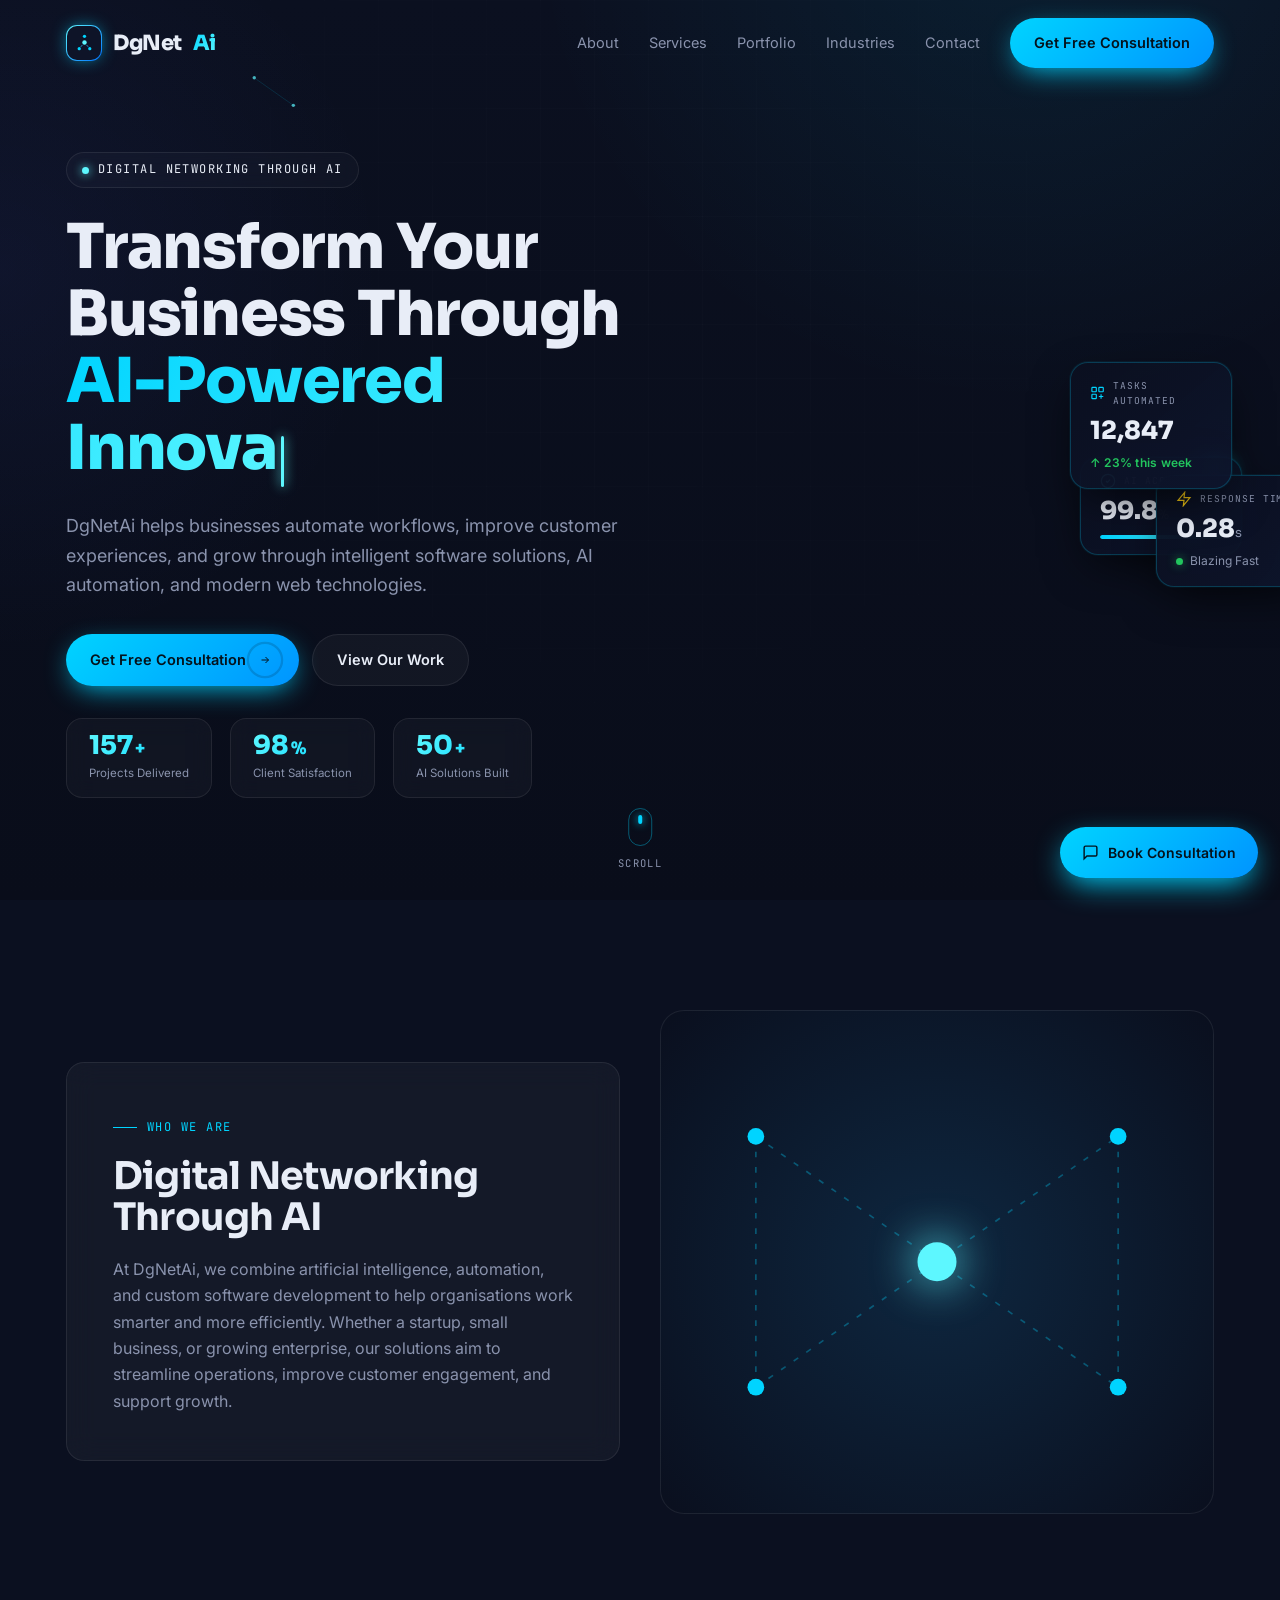
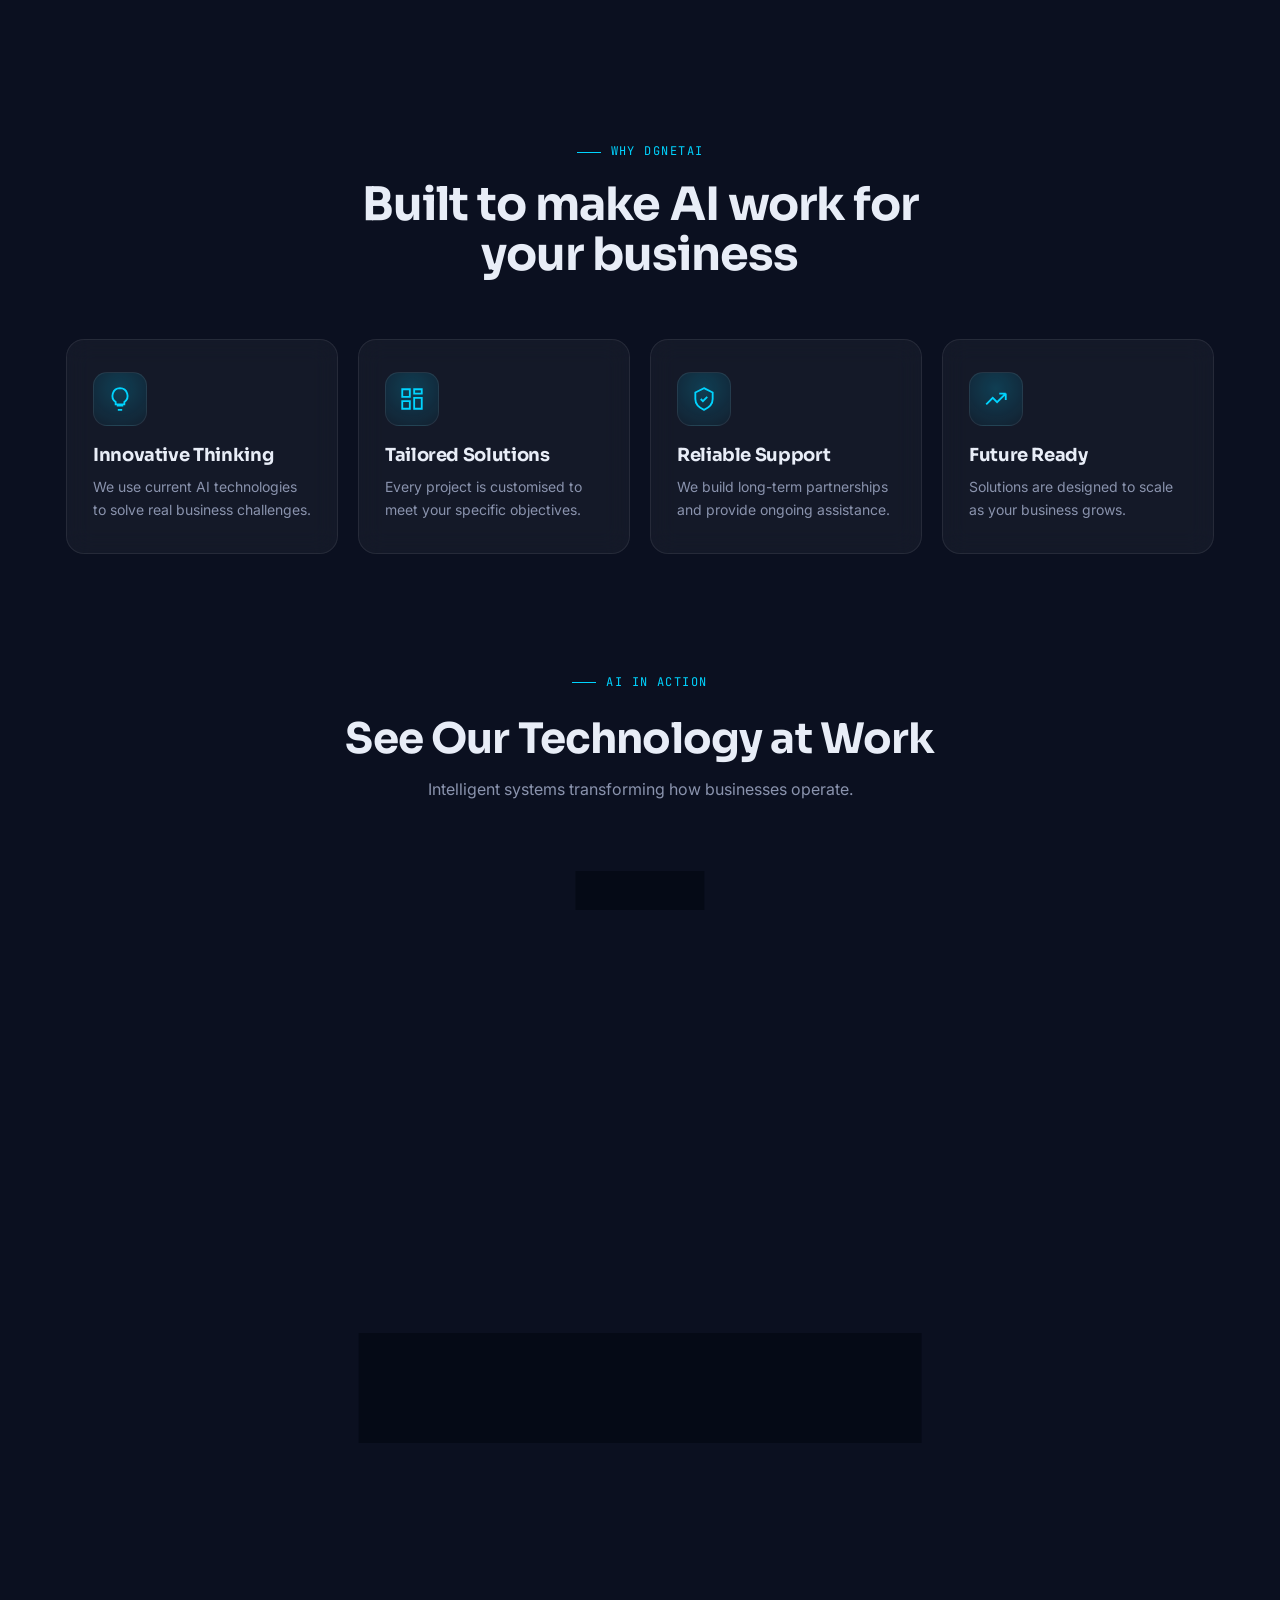
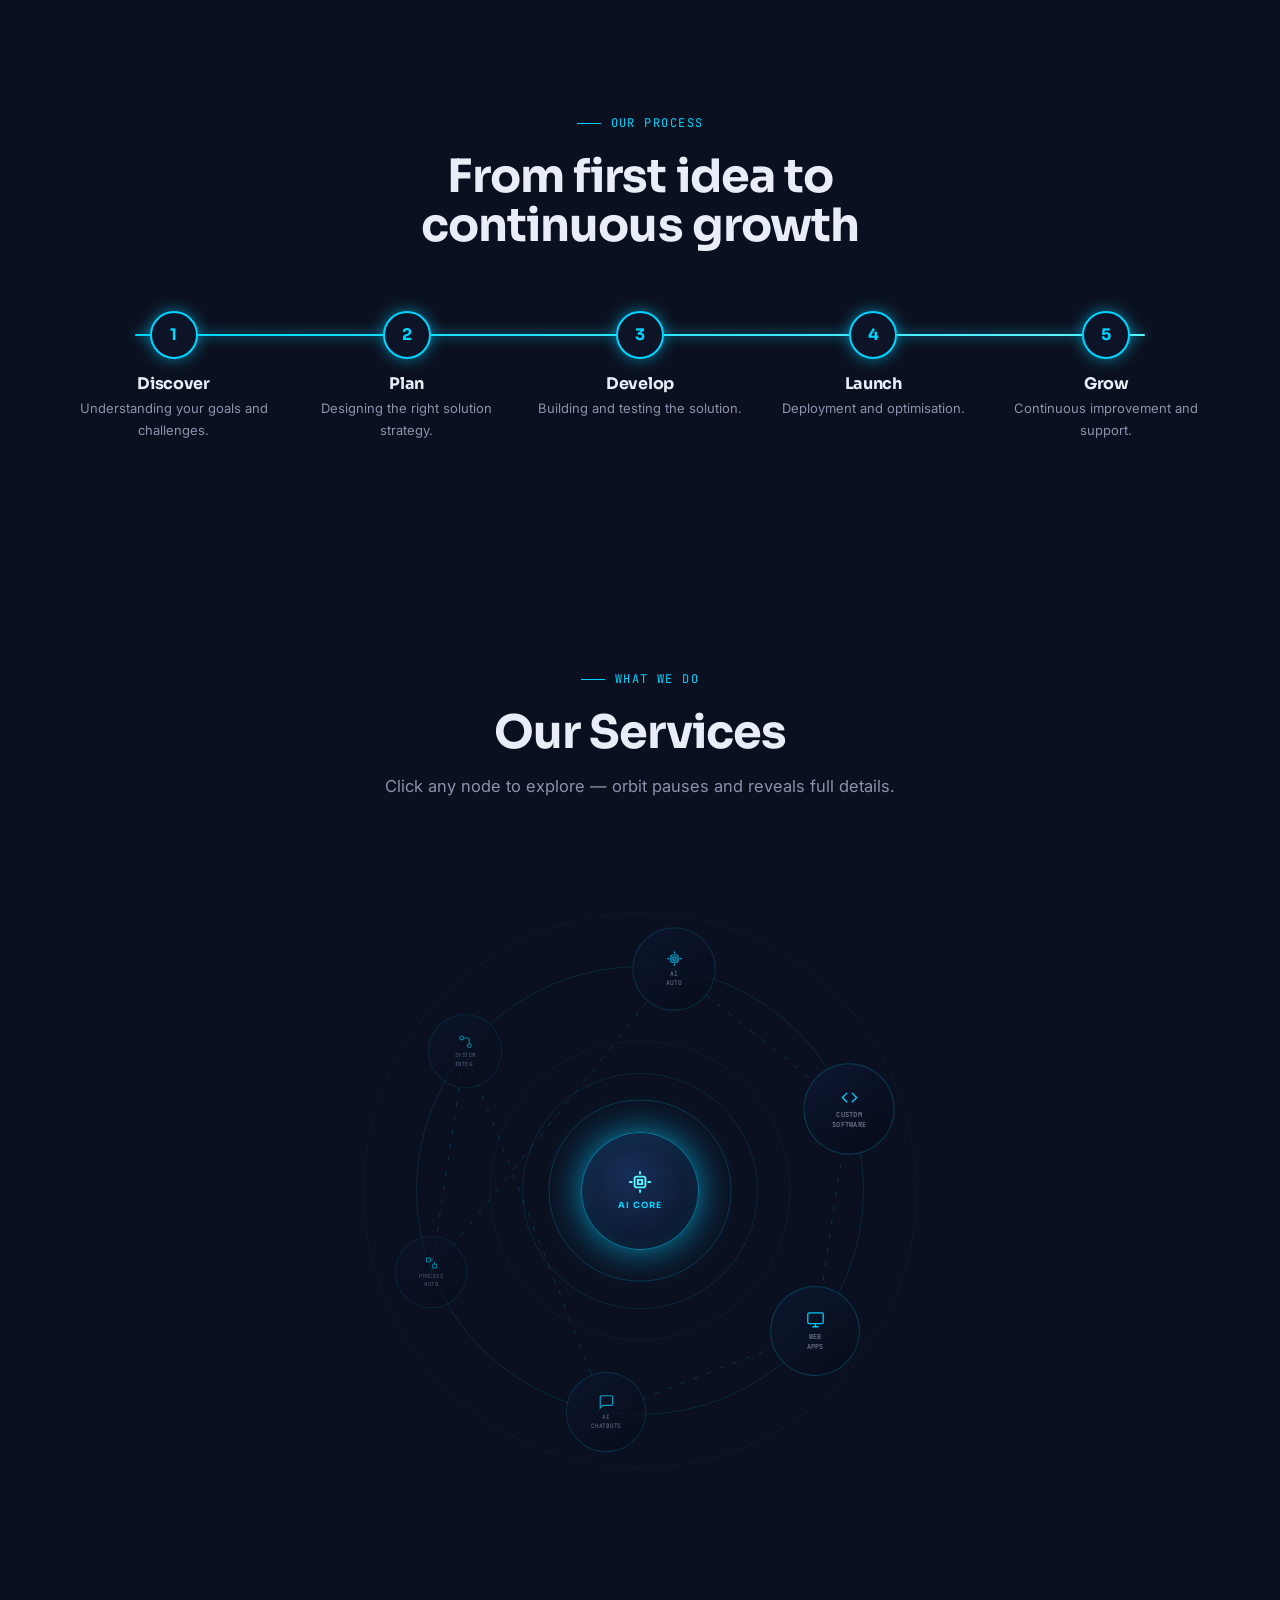
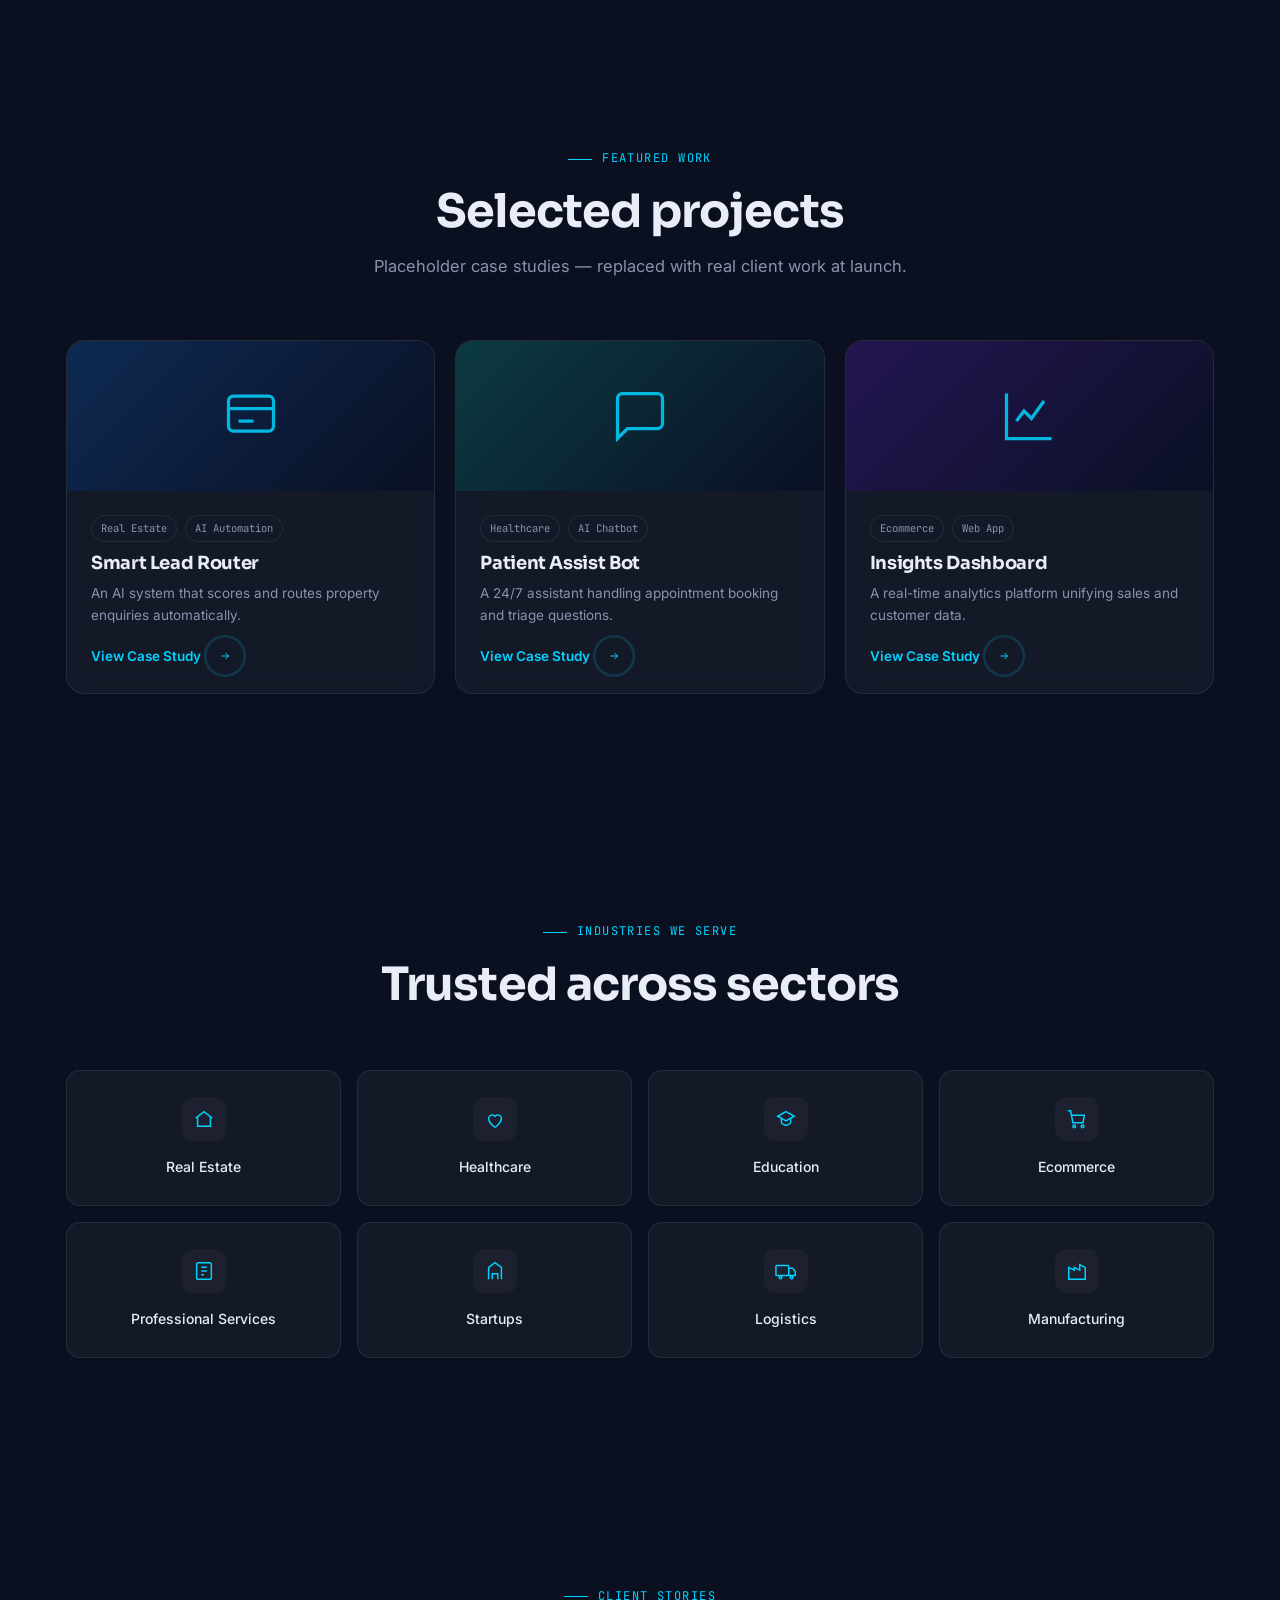
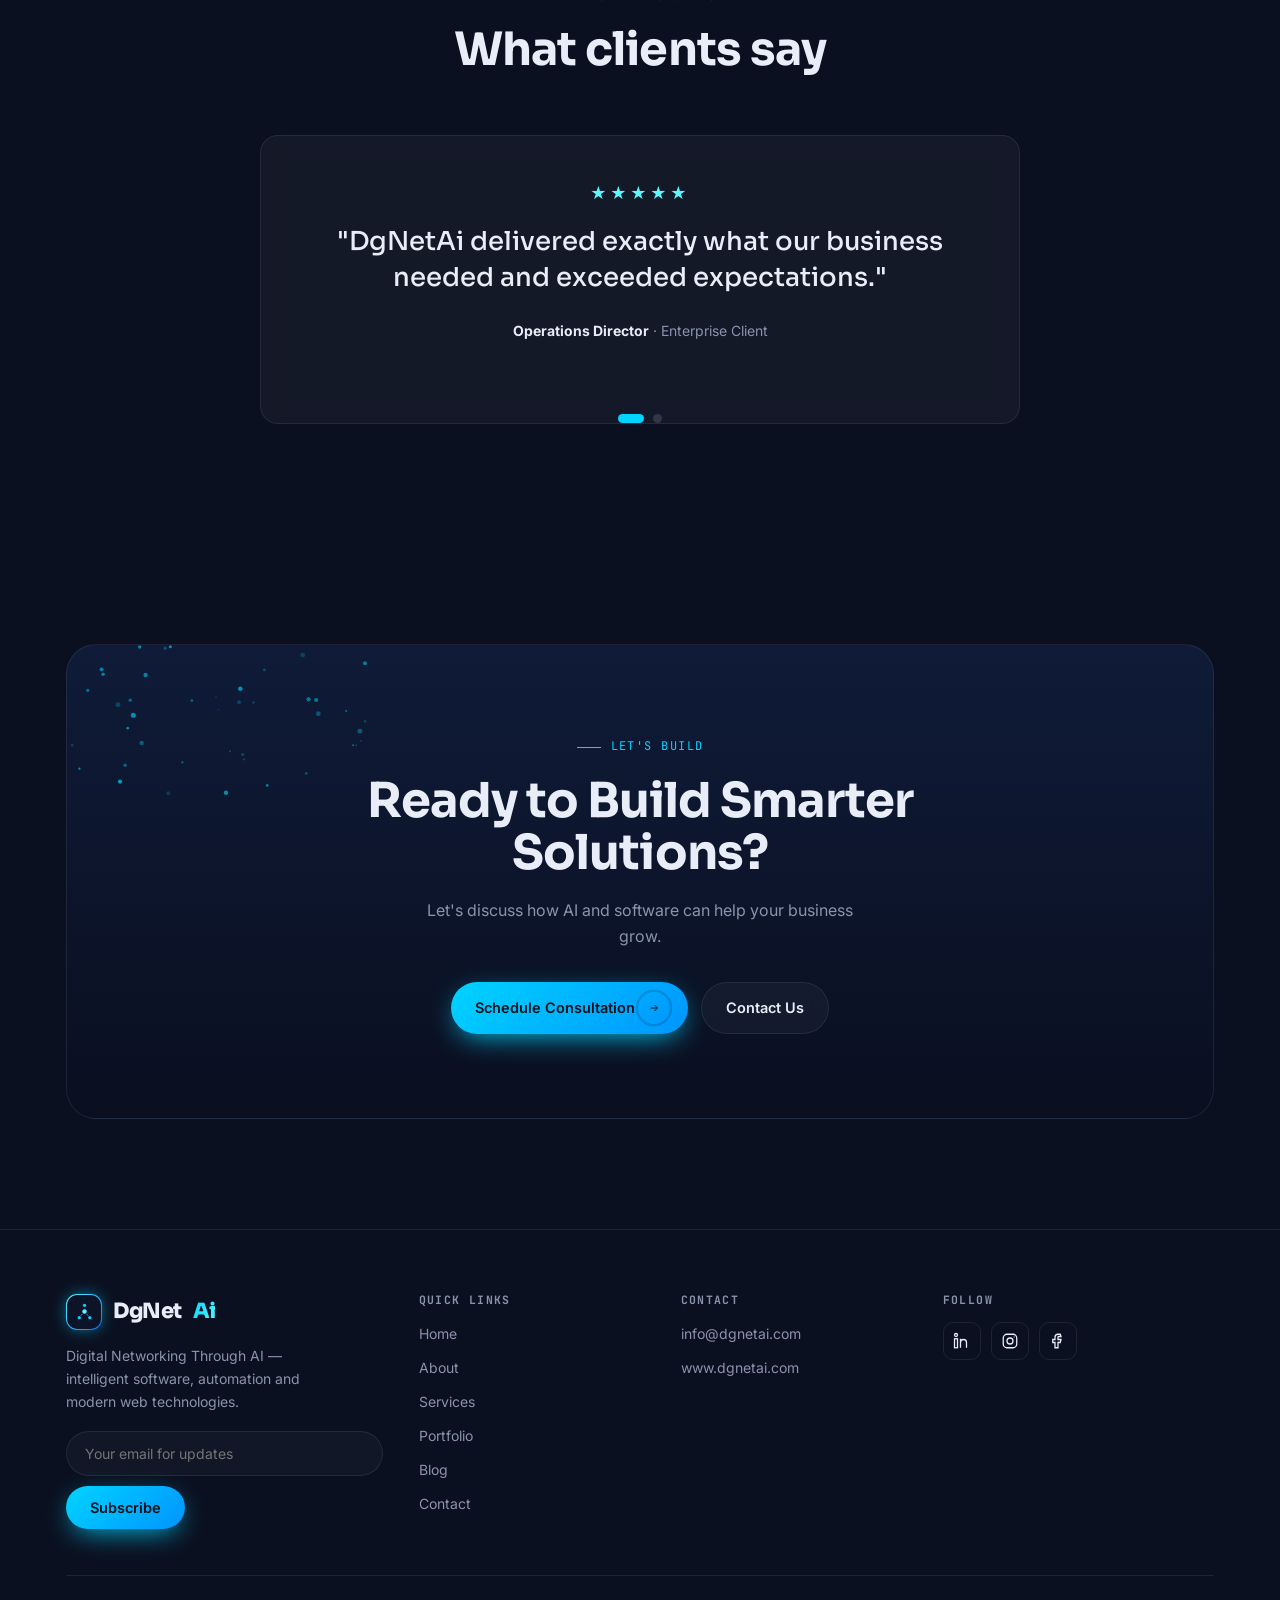
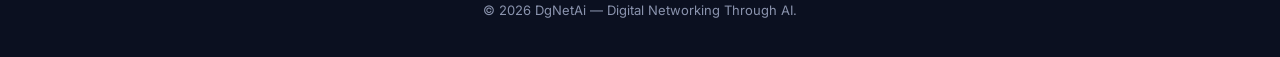
==== commit e190611b: "uuuu" ====
--- a/index.html
+++ b/index.html
@@ -202,16 +202,41 @@
 <!-- SERVICES -->
 <section id="services">
   <div class="wrap">
-    <div class="sec-head reveal"><span class="eyebrow mono">What we do</span><h2>Our Services</h2><p>Intelligent software and automation, delivered end to end.</p></div>
-    <div class="svc-grid" id="svcGrid">
-      <div class="svc reveal"><div class="ico"><svg viewBox="0 0 24 24" fill="none"><path d="M12 2v3M12 19v3M2 12h3M19 12h3"/><rect x="7" y="7" width="10" height="10" rx="2"/><path d="M10 10h4v4h-4z"/></svg></div><h3>AI Automation</h3><p>Automate repetitive tasks and workflows with intelligent, self-improving systems.</p><a class="learn" href="#contact">Learn More <span class="circ"><svg class="ring" viewBox="0 0 40 40"><circle class="rb" cx="20" cy="20" r="18"/><circle class="rp" cx="20" cy="20" r="18"/></svg><svg class="arw" viewBox="0 0 24 24" fill="none" stroke="currentColor" stroke-width="2"><path d="M5 12h14M13 6l6 6-6 6"/></svg></span></a></div>
-      <div class="svc reveal"><div class="ico"><svg viewBox="0 0 24 24" fill="none"><path d="M9 18l-6-6 6-6M15 6l6 6-6 6"/></svg></div><h3>Custom Software Development</h3><p>Bespoke software built around how your business actually works.</p><a class="learn" href="#contact">Learn More <span class="circ"><svg class="ring" viewBox="0 0 40 40"><circle class="rb" cx="20" cy="20" r="18"/><circle class="rp" cx="20" cy="20" r="18"/></svg><svg class="arw" viewBox="0 0 24 24" fill="none" stroke="currentColor" stroke-width="2"><path d="M5 12h14M13 6l6 6-6 6"/></svg></span></a></div>
-      <div class="svc reveal"><div class="ico"><svg viewBox="0 0 24 24" fill="none"><rect x="2" y="3" width="20" height="14" rx="2"/><path d="M8 21h8M12 17v4"/></svg></div><h3>Web Application Development</h3><p>Fast, secure, scalable web apps using modern frameworks and best practices.</p><a class="learn" href="#contact">Learn More <span class="circ"><svg class="ring" viewBox="0 0 40 40"><circle class="rb" cx="20" cy="20" r="18"/><circle class="rp" cx="20" cy="20" r="18"/></svg><svg class="arw" viewBox="0 0 24 24" fill="none" stroke="currentColor" stroke-width="2"><path d="M5 12h14M13 6l6 6-6 6"/></svg></span></a></div>
-      <div class="svc reveal"><div class="ico"><svg viewBox="0 0 24 24" fill="none"><path d="M21 15a2 2 0 01-2 2H7l-4 4V5a2 2 0 012-2h14a2 2 0 012 2z"/><path d="M8 9h8M8 13h5"/></svg></div><h3>AI Chatbots</h3><p>Conversational assistants that handle support and capture leads around the clock.</p><a class="learn" href="#contact">Learn More <span class="circ"><svg class="ring" viewBox="0 0 40 40"><circle class="rb" cx="20" cy="20" r="18"/><circle class="rp" cx="20" cy="20" r="18"/></svg><svg class="arw" viewBox="0 0 24 24" fill="none" stroke="currentColor" stroke-width="2"><path d="M5 12h14M13 6l6 6-6 6"/></svg></span></a></div>
-      <div class="svc reveal"><div class="ico"><svg viewBox="0 0 24 24" fill="none"><path d="M4 4h6v6H4zM14 14h6v6h-6zM10 7h4M17 10v4"/></svg></div><h3>Business Process Automation</h3><p>Connect tools and remove manual steps so teams focus on higher-value work.</p><a class="learn" href="#contact">Learn More <span class="circ"><svg class="ring" viewBox="0 0 40 40"><circle class="rb" cx="20" cy="20" r="18"/><circle class="rp" cx="20" cy="20" r="18"/></svg><svg class="arw" viewBox="0 0 24 24" fill="none" stroke="currentColor" stroke-width="2"><path d="M5 12h14M13 6l6 6-6 6"/></svg></span></a></div>
-      <div class="svc reveal"><div class="ico"><svg viewBox="0 0 24 24" fill="none"><circle cx="6" cy="6" r="3"/><circle cx="18" cy="18" r="3"/><path d="M9 6h6a3 3 0 013 3v6"/></svg></div><h3>System Integrations</h3><p>Make your existing platforms talk to each other through reliable integrations.</p><a class="learn" href="#contact">Learn More <span class="circ"><svg class="ring" viewBox="0 0 40 40"><circle class="rb" cx="20" cy="20" r="18"/><circle class="rp" cx="20" cy="20" r="18"/></svg><svg class="arw" viewBox="0 0 24 24" fill="none" stroke="currentColor" stroke-width="2"><path d="M5 12h14M13 6l6 6-6 6"/></svg></span></a></div>
-    </div>
-    <div class="svc-foot reveal"><a href="#services" class="btn btn-ghost"><span>View All Services</span></a></div>
+    <div class="sec-head reveal">
+      <span class="eyebrow mono">What we do</span>
+      <h2>Our Services</h2>
+      <p>Click any node to explore — orbit pauses and reveals full details.</p>
+    </div>
+
+    <!-- Radial Orbital (desktop) -->
+    <div class="svc-orb-wrap" id="svcOrbWrap">
+      <div class="svc-orb-track"></div>
+      <div class="svc-orb-track2"></div>
+      <!-- Center hub -->
+      <div class="svc-orb-center" id="svcOrbCenter">
+        <div class="orb-ping a"></div>
+        <div class="orb-ping b"></div>
+        <div class="orb-ping c"></div>
+        <div class="orb-hub-bg">
+          <div class="orb-hub-inner">
+            <svg viewBox="0 0 24 24" fill="none"><path d="M12 2v3M12 19v3M2 12h3M19 12h3"/><rect x="7" y="7" width="10" height="10" rx="2"/><path d="M10 10h4v4h-4z"/></svg>
+            <span>AI Core</span>
+          </div>
+        </div>
+        <span class="orb-hub-pause">● Paused</span>
+      </div>
+      <!-- nodes + cards injected by JS -->
+    </div>
+
+    <!-- Mobile 2-col grid fallback -->
+    <div class="svc-mob">
+      <div class="svc"><div class="ico"><svg viewBox="0 0 24 24" fill="none"><path d="M12 2v3M12 19v3M2 12h3M19 12h3"/><rect x="7" y="7" width="10" height="10" rx="2"/><path d="M10 10h4v4h-4z"/></svg></div><h3>AI Automation</h3><p>Self-improving automation that learns and scales with your business.</p></div>
+      <div class="svc"><div class="ico"><svg viewBox="0 0 24 24" fill="none"><path d="M9 18l-6-6 6-6M15 6l6 6-6 6"/></svg></div><h3>Custom Software</h3><p>Bespoke software built around how your business actually works.</p></div>
+      <div class="svc"><div class="ico"><svg viewBox="0 0 24 24" fill="none"><rect x="2" y="3" width="20" height="14" rx="2"/><path d="M8 21h8M12 17v4"/></svg></div><h3>Web Apps</h3><p>Fast, secure, scalable web applications for any device.</p></div>
+      <div class="svc"><div class="ico"><svg viewBox="0 0 24 24" fill="none"><path d="M21 15a2 2 0 01-2 2H7l-4 4V5a2 2 0 012-2h14a2 2 0 012 2z"/></svg></div><h3>AI Chatbots</h3><p>24/7 conversational AI for support and lead capture.</p></div>
+      <div class="svc"><div class="ico"><svg viewBox="0 0 24 24" fill="none"><path d="M4 4h6v6H4zM14 14h6v6h-6zM10 7h4M17 10v4"/></svg></div><h3>Process Automation</h3><p>Remove manual steps so teams focus on high-value work.</p></div>
+      <div class="svc"><div class="ico"><svg viewBox="0 0 24 24" fill="none"><circle cx="6" cy="6" r="3"/><circle cx="18" cy="18" r="3"/><path d="M9 6h6a3 3 0 013 3v6"/></svg></div><h3>Integrations</h3><p>Make your platforms communicate reliably and at scale.</p></div>
+    </div>
   </div>
 </section>
 
--- a/style.css
+++ b/style.css
@@ -247,6 +247,184 @@
   .svc p{color:var(--muted);font-size:14px;margin-bottom:18px;position:relative;z-index:1}
   .learn{color:var(--blue);font-size:13.5px;display:inline-flex;align-items:center;gap:7px;position:relative;z-index:1}
   .svc-foot{text-align:center;margin-top:40px}
+
+  /* ============================================
+     RADIAL ORBITAL SERVICES
+     ============================================ */
+  .svc-orb-wrap{
+    position:relative;width:min(660px,100%);aspect-ratio:1;
+    margin:0 auto;overflow:visible
+  }
+  /* Orbit track rings (decorative) */
+  .svc-orb-track{
+    position:absolute;inset:16%;border-radius:50%;
+    border:1px solid rgba(0,212,255,.13);
+    animation:spin 55s linear infinite;pointer-events:none
+  }
+  .svc-orb-track2{
+    position:absolute;inset:8%;border-radius:50%;
+    border:1px dashed rgba(255,255,255,.05);
+    animation:spin 90s linear infinite reverse;pointer-events:none
+  }
+  /* SVG connection lines */
+  .svc-orb-svg{
+    position:absolute;inset:0;width:100%;height:100%;
+    pointer-events:none;overflow:visible
+  }
+  .orb-conn{
+    stroke:var(--blue);stroke-width:1;opacity:.18;
+    stroke-dasharray:5 9;
+    animation:flow 4s linear infinite;
+    transition:opacity .3s,stroke .3s,stroke-width .3s
+  }
+  .orb-conn.lit{opacity:.7;stroke:var(--glow);stroke-width:1.5}
+  /* Centre hub */
+  .svc-orb-center{
+    position:absolute;top:50%;left:50%;
+    transform:translate(-50%,-50%);
+    width:clamp(100px,18%,118px);
+    aspect-ratio:1;z-index:10;cursor:default
+  }
+  .orb-ping{
+    position:absolute;border-radius:50%;
+    top:50%;left:50%;transform:translate(-50%,-50%);
+    pointer-events:none;border:1px solid rgba(0,212,255,.2)
+  }
+  .orb-ping.a{width:155%;height:155%;animation:orbPing 2.8s ease-out infinite}
+  .orb-ping.b{width:200%;height:200%;animation:orbPing 2.8s ease-out infinite .75s;border-color:rgba(0,212,255,.12)}
+  .orb-ping.c{width:255%;height:255%;animation:orbPing 2.8s ease-out infinite 1.5s;border-color:rgba(0,212,255,.06)}
+  @keyframes orbPing{
+    0%{opacity:.8;transform:translate(-50%,-50%) scale(1)}
+    100%{opacity:0;transform:translate(-50%,-50%) scale(1.1)}
+  }
+  .orb-hub-bg{
+    position:absolute;inset:0;border-radius:50%;
+    background:radial-gradient(circle at 42% 36%,#172f58,#07101f);
+    border:1.5px solid rgba(0,212,255,.5);
+    box-shadow:0 0 44px -8px var(--blue),0 0 80px -26px #5b6bff44,
+      inset 0 0 26px -8px rgba(0,212,255,.18)
+  }
+  .orb-hub-inner{
+    position:absolute;inset:0;display:flex;flex-direction:column;
+    align-items:center;justify-content:center;gap:3px
+  }
+  .orb-hub-inner svg{width:26px;height:26px;stroke:var(--glow);fill:none;stroke-width:1.7}
+  .orb-hub-inner span{
+    font-family:'Sora';font-size:8.5px;font-weight:700;color:var(--blue);
+    text-transform:uppercase;letter-spacing:.13em
+  }
+  .orb-hub-pause{
+    position:absolute;bottom:-22px;left:50%;transform:translateX(-50%);
+    font-family:'JetBrains Mono';font-size:9px;color:var(--muted);
+    text-transform:uppercase;letter-spacing:.1em;white-space:nowrap;
+    opacity:0;transition:opacity .3s
+  }
+  .svc-orb-center.paused .orb-hub-pause{opacity:.7}
+  /* Nodes */
+  .svc-orb-node{
+    position:absolute;width:clamp(80px,14%,96px);
+    aspect-ratio:1;cursor:pointer;
+    transition:filter .25s
+  }
+  .svc-orb-node:hover,.svc-orb-node.active{
+    filter:drop-shadow(0 0 14px rgba(0,212,255,.85))
+  }
+  .orb-node-circle{
+    width:100%;height:100%;border-radius:50%;
+    display:flex;flex-direction:column;align-items:center;justify-content:center;gap:3px;
+    background:linear-gradient(145deg,rgba(13,24,48,.98),rgba(8,12,26,.96));
+    border:1px solid rgba(0,212,255,.22);
+    transition:border-color .3s,box-shadow .3s;
+    position:relative;overflow:hidden
+  }
+  .orb-node-circle::before{
+    content:'';position:absolute;inset:0;border-radius:50%;
+    background:radial-gradient(circle at 50% 30%,rgba(0,212,255,.18),transparent 55%);
+    opacity:0;transition:opacity .3s
+  }
+  .svc-orb-node:hover .orb-node-circle,
+  .svc-orb-node.active .orb-node-circle{
+    border-color:rgba(0,212,255,.72);
+    box-shadow:0 0 24px -4px var(--blue)
+  }
+  .svc-orb-node:hover .orb-node-circle::before,
+  .svc-orb-node.active .orb-node-circle::before{opacity:1}
+  .orb-node-circle svg{
+    width:19px;height:19px;stroke:var(--blue);fill:none;stroke-width:1.7;
+    position:relative;z-index:1;transition:stroke .3s
+  }
+  .svc-orb-node:hover .orb-node-circle svg,
+  .svc-orb-node.active .orb-node-circle svg{stroke:var(--glow)}
+  .orb-nlbl{
+    font-family:'JetBrains Mono',monospace;font-size:7px;
+    text-transform:uppercase;letter-spacing:.04em;
+    color:var(--muted);text-align:center;
+    padding:0 6px;line-height:1.4;
+    position:relative;z-index:1;transition:color .3s
+  }
+  .svc-orb-node:hover .orb-nlbl,
+  .svc-orb-node.active .orb-nlbl{color:var(--glow)}
+  .orb-live{
+    position:absolute;bottom:5px;right:5px;
+    width:7px;height:7px;border-radius:50%;z-index:2;
+    background:#22c55e;box-shadow:0 0 8px #22c55e88;
+    animation:pulse 1.9s ease-in-out infinite
+  }
+  /* Expanded detail card */
+  .svc-orb-card{
+    position:absolute;width:192px;
+    background:rgba(7,10,22,.96);
+    backdrop-filter:blur(26px) saturate(1.8);
+    border:1px solid rgba(0,212,255,.28);border-radius:16px;
+    padding:15px 16px;z-index:30;
+    opacity:0;pointer-events:none;
+    transform:scale(.86) translateY(6px);
+    transition:opacity .28s var(--ease),transform .28s var(--ease);
+    box-shadow:0 18px 52px -12px rgba(0,0,0,.88),0 0 0 1px rgba(0,212,255,.07)
+  }
+  .svc-orb-card.show{opacity:1;pointer-events:auto;transform:scale(1) translateY(0)}
+  .ocd-head{display:flex;align-items:center;gap:9px;margin-bottom:9px}
+  .ocd-ico{
+    width:32px;height:32px;border-radius:8px;flex-shrink:0;
+    display:grid;place-items:center;
+    background:linear-gradient(135deg,rgba(0,212,255,.2),rgba(93,247,255,.06));
+    border:1px solid rgba(0,212,255,.24)
+  }
+  .ocd-ico svg{width:16px;height:16px;stroke:var(--glow);fill:none;stroke-width:1.7}
+  .ocd-head h4{font-size:12px;font-weight:700;font-family:'Sora';line-height:1.25;color:var(--text)}
+  .ocd-desc{font-size:11px;color:var(--muted);line-height:1.65;margin-bottom:11px}
+  .ocd-bar-row{display:flex;justify-content:space-between;
+    font-family:'JetBrains Mono';font-size:9.5px;color:var(--muted);margin-bottom:5px}
+  .ocd-bar{height:3.5px;background:rgba(255,255,255,.1);border-radius:2px;overflow:hidden}
+  .ocd-fill{
+    height:100%;border-radius:2px;width:0;
+    background:linear-gradient(90deg,var(--blue),var(--glow));
+    transition:width 1.1s cubic-bezier(.16,1,.3,1) .12s
+  }
+  .ocd-badge{
+    display:inline-flex;align-items:center;gap:5px;margin-top:10px;
+    padding:3px 9px;border-radius:20px;
+    background:rgba(34,197,94,.13);border:1px solid rgba(34,197,94,.28);
+    font-family:'JetBrains Mono';font-size:9px;
+    text-transform:uppercase;letter-spacing:.08em;color:#22c55e
+  }
+  .ocd-badge .dot{width:5px;height:5px;border-radius:50%;background:#22c55e}
+  /* Close hint */
+  .ocd-close{
+    position:absolute;top:10px;right:10px;
+    width:18px;height:18px;border-radius:50%;
+    display:grid;place-items:center;background:rgba(255,255,255,.07);
+    border:none;cursor:pointer;color:var(--muted);font-size:12px;
+    transition:background .2s,color .2s
+  }
+  .ocd-close:hover{background:rgba(255,255,255,.14);color:var(--text)}
+  /* Mobile fallback */
+  .svc-mob{display:none;grid-template-columns:repeat(2,1fr);gap:14px;margin-top:8px}
+  .svc-mob .svc p{font-size:13px}
+  @media(max-width:760px){
+    .svc-orb-wrap{display:none}
+    .svc-mob{display:grid}
+  }
 
   /* ---- PROJECTS ---- */
   .proj-grid{display:grid;grid-template-columns:repeat(3,1fr);gap:20px}
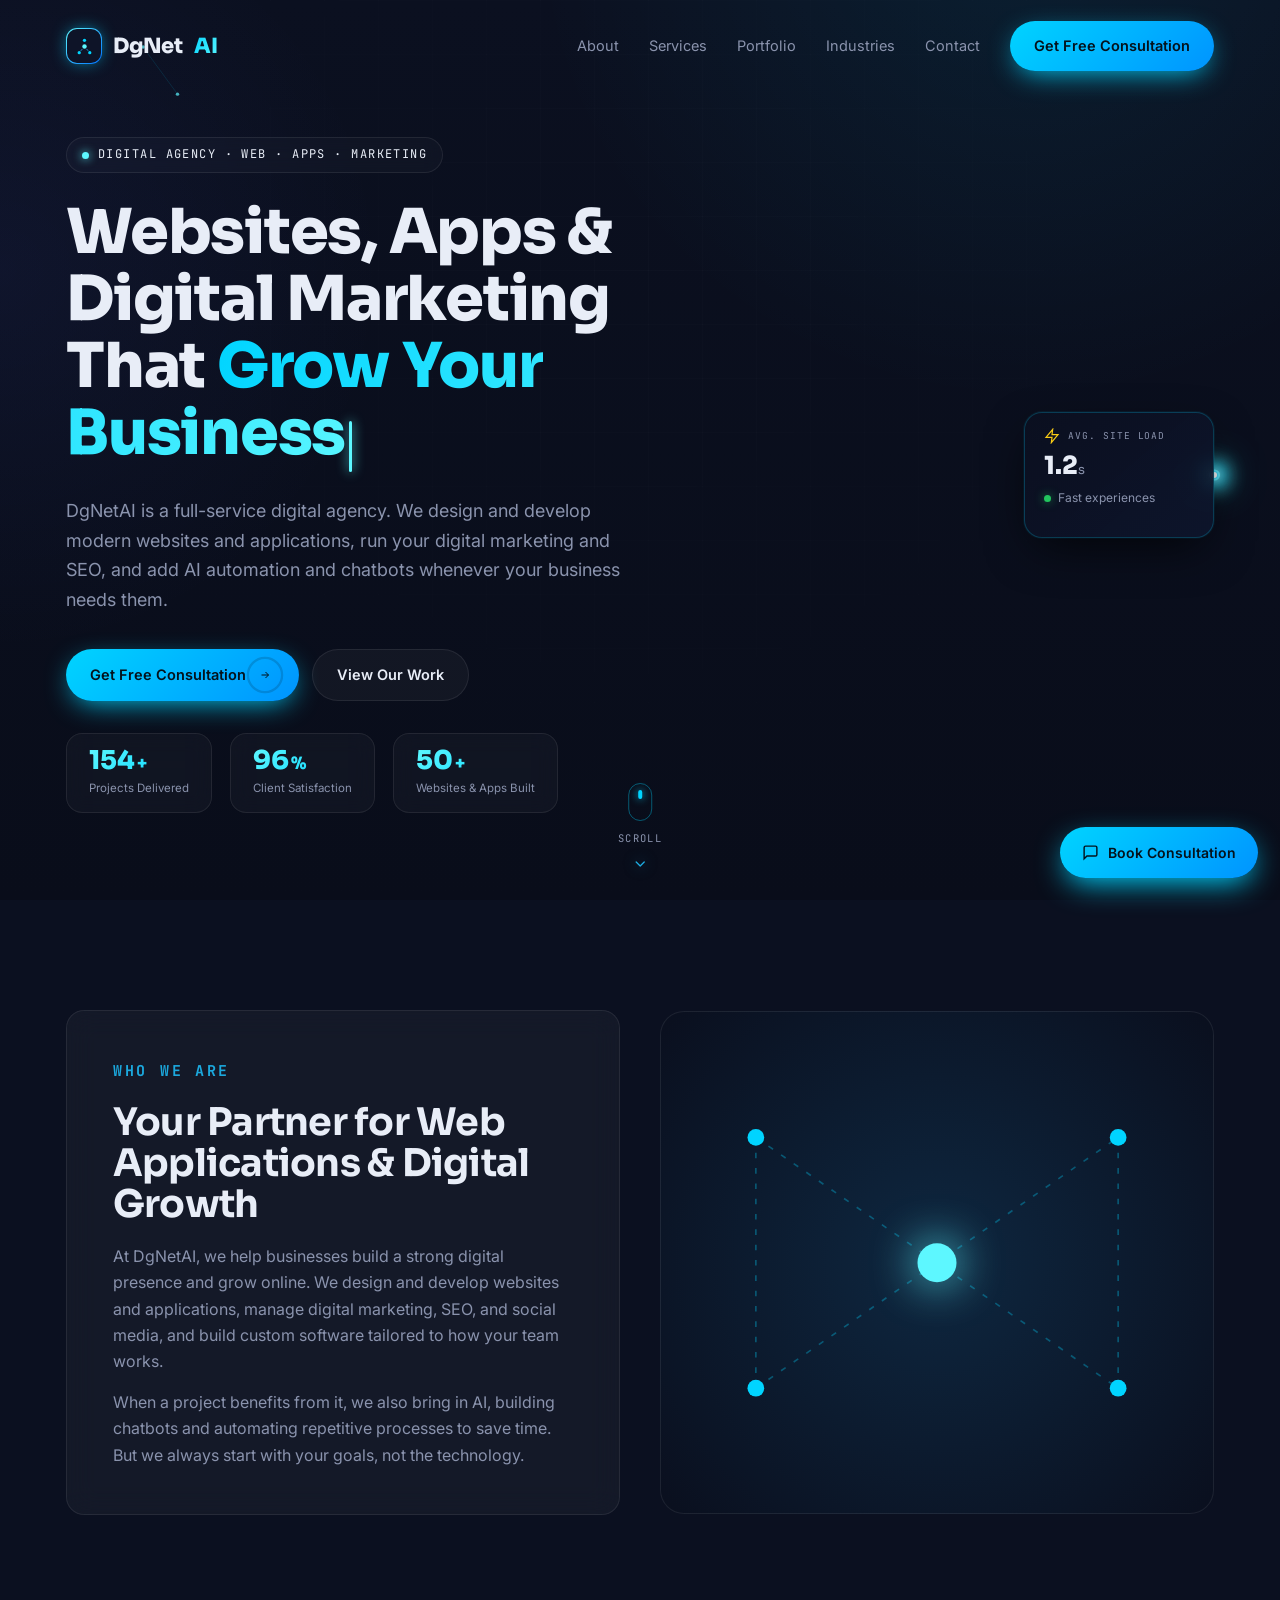
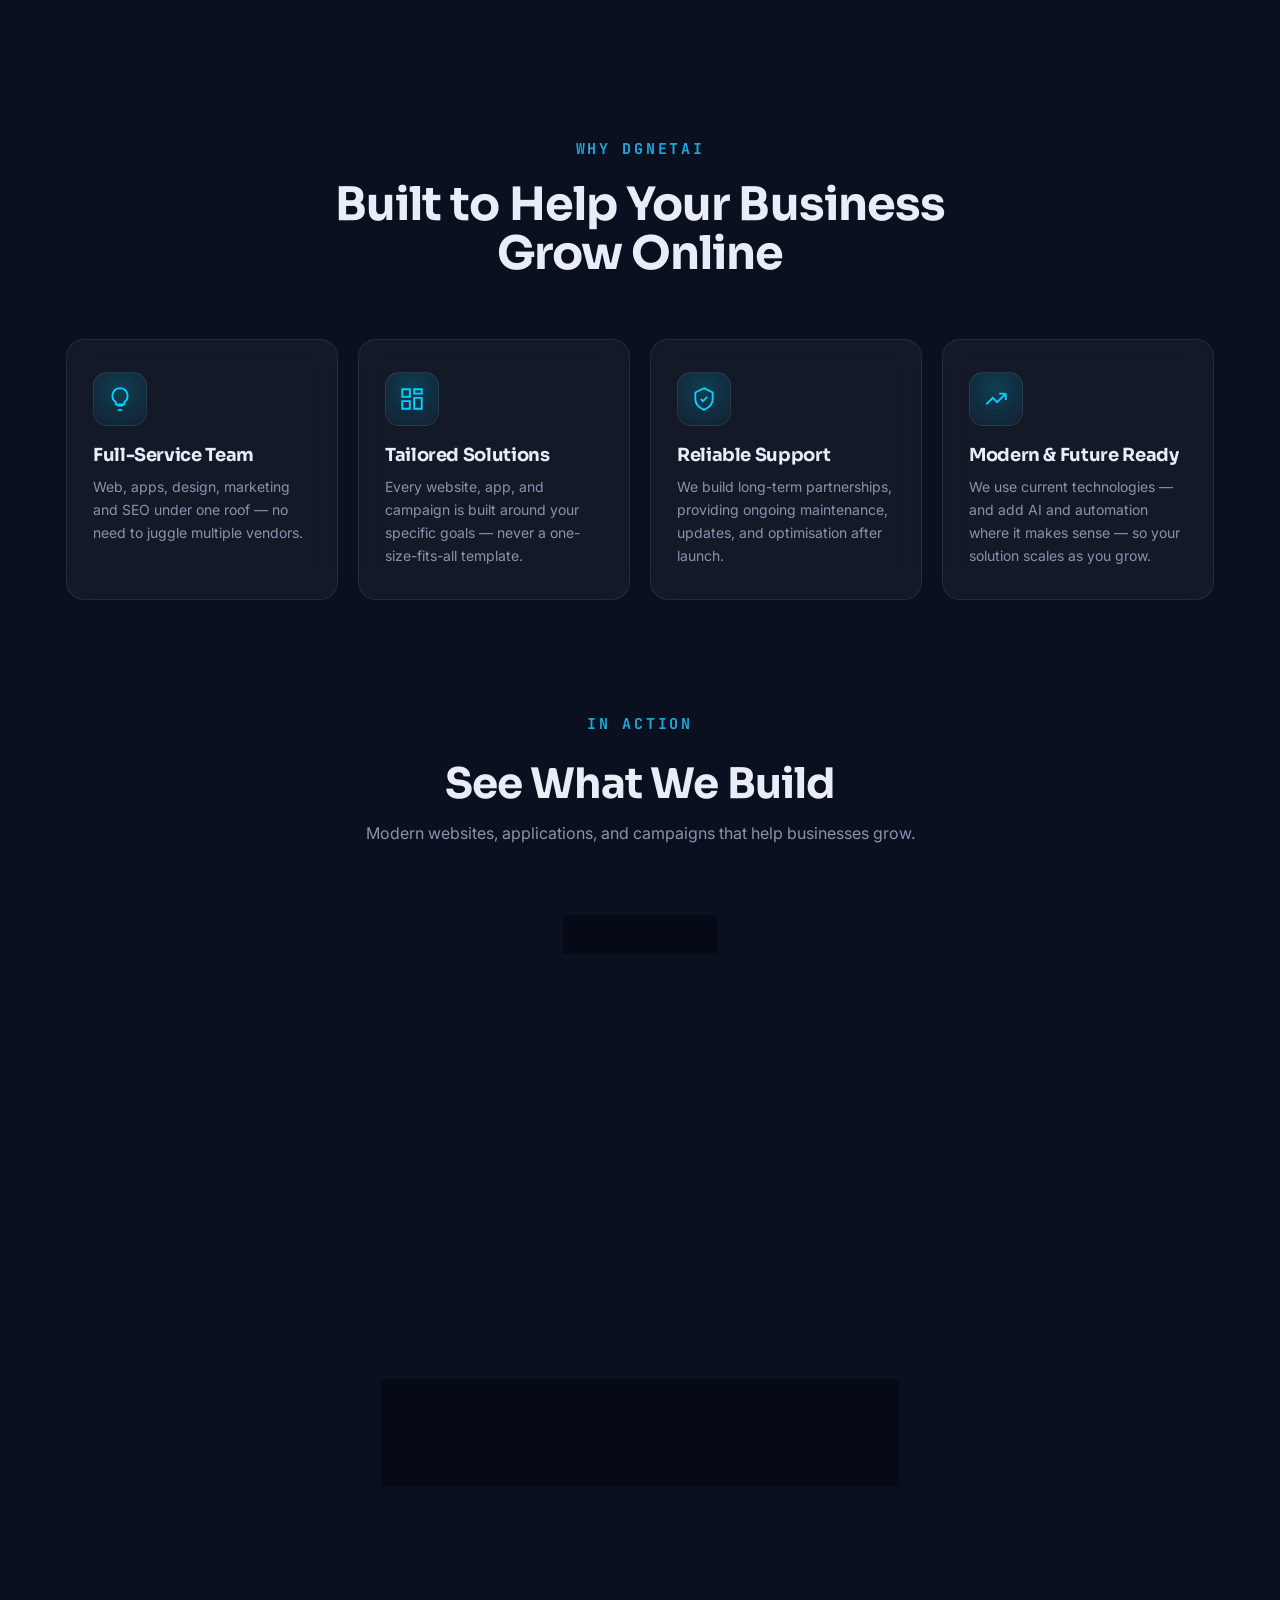
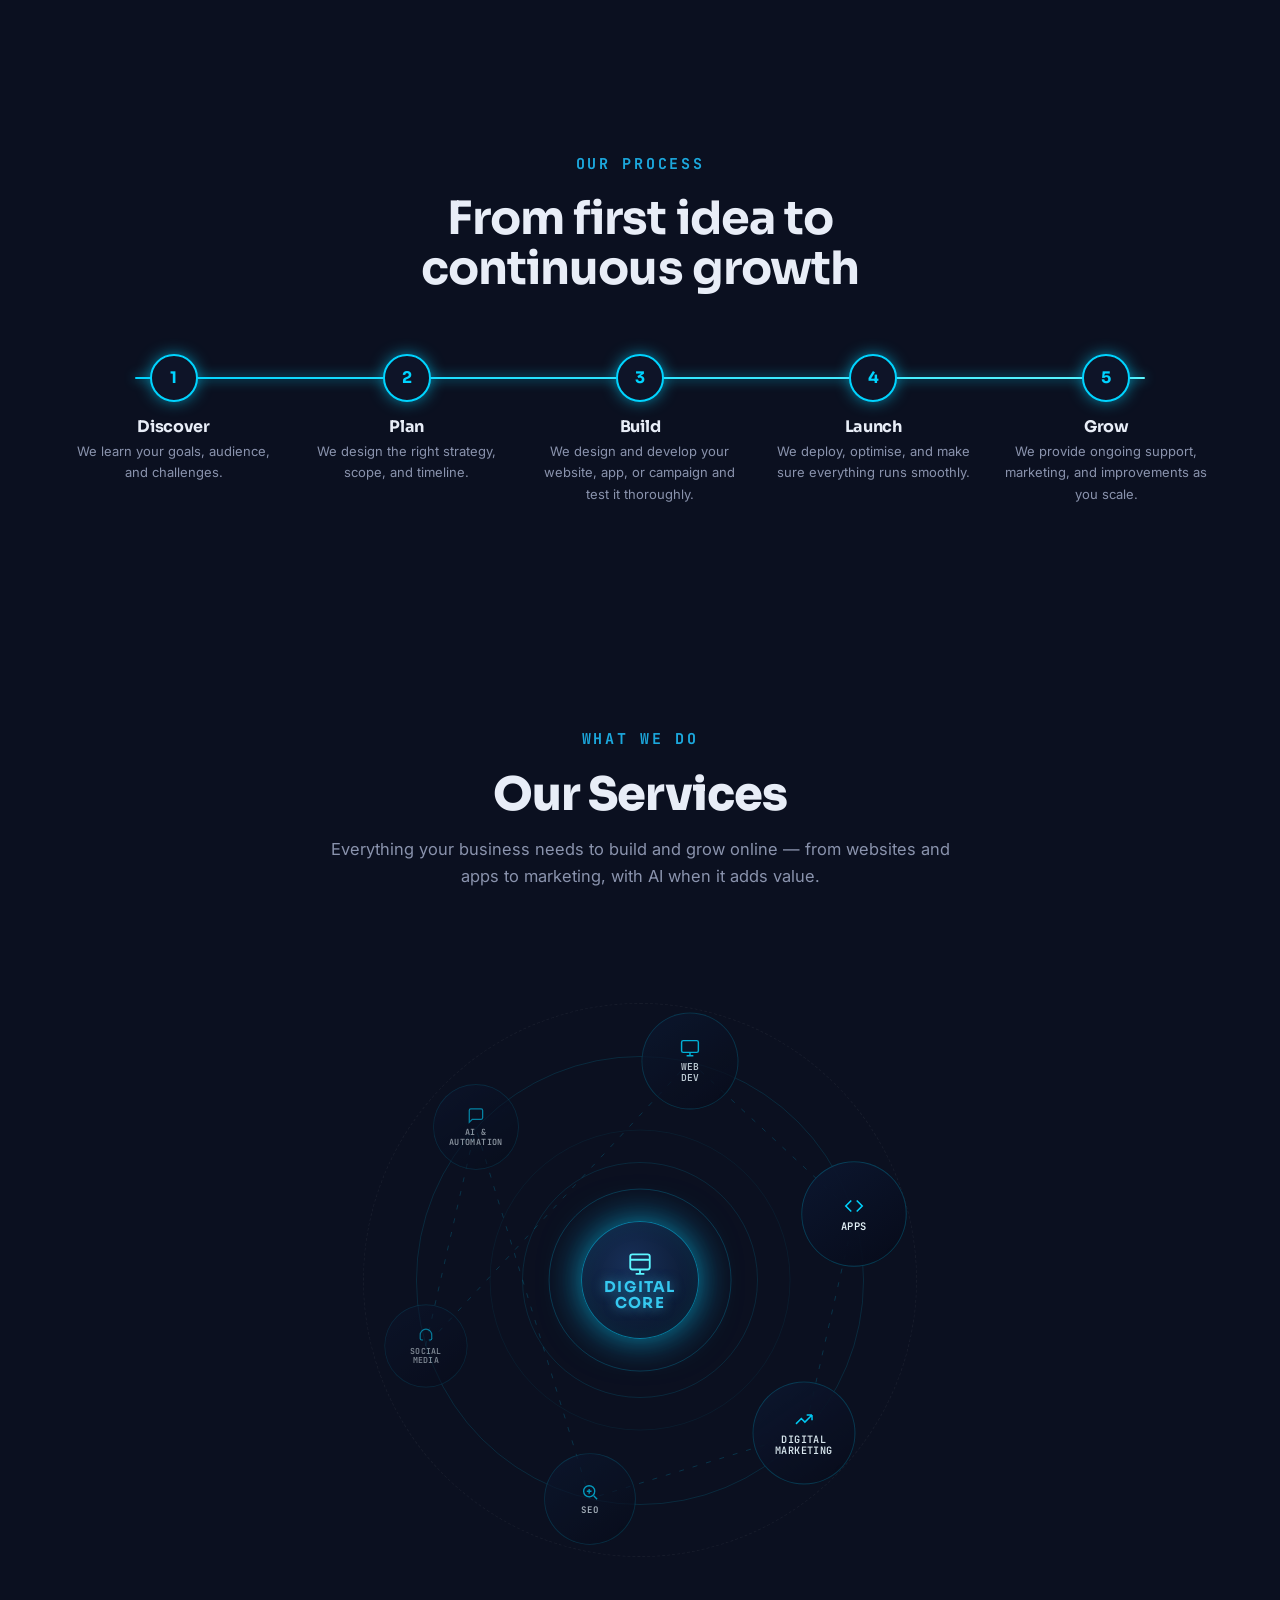
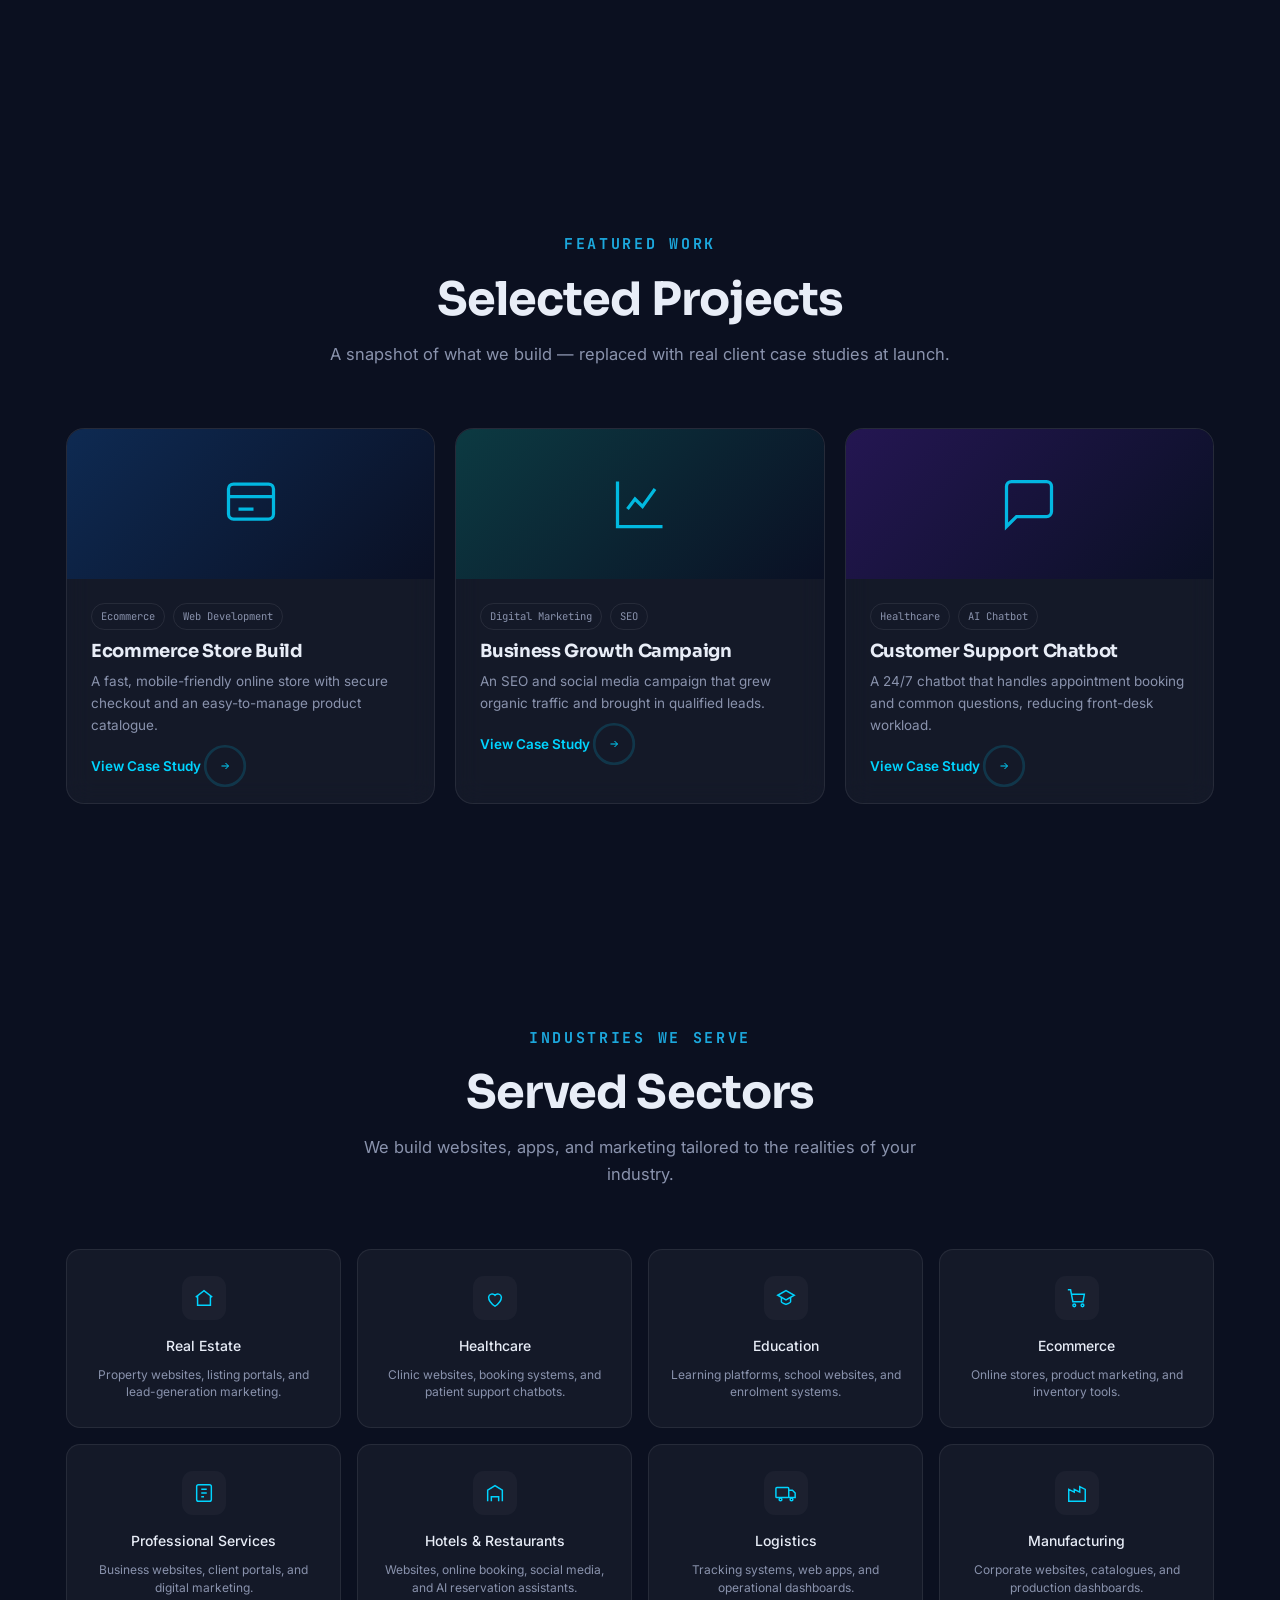
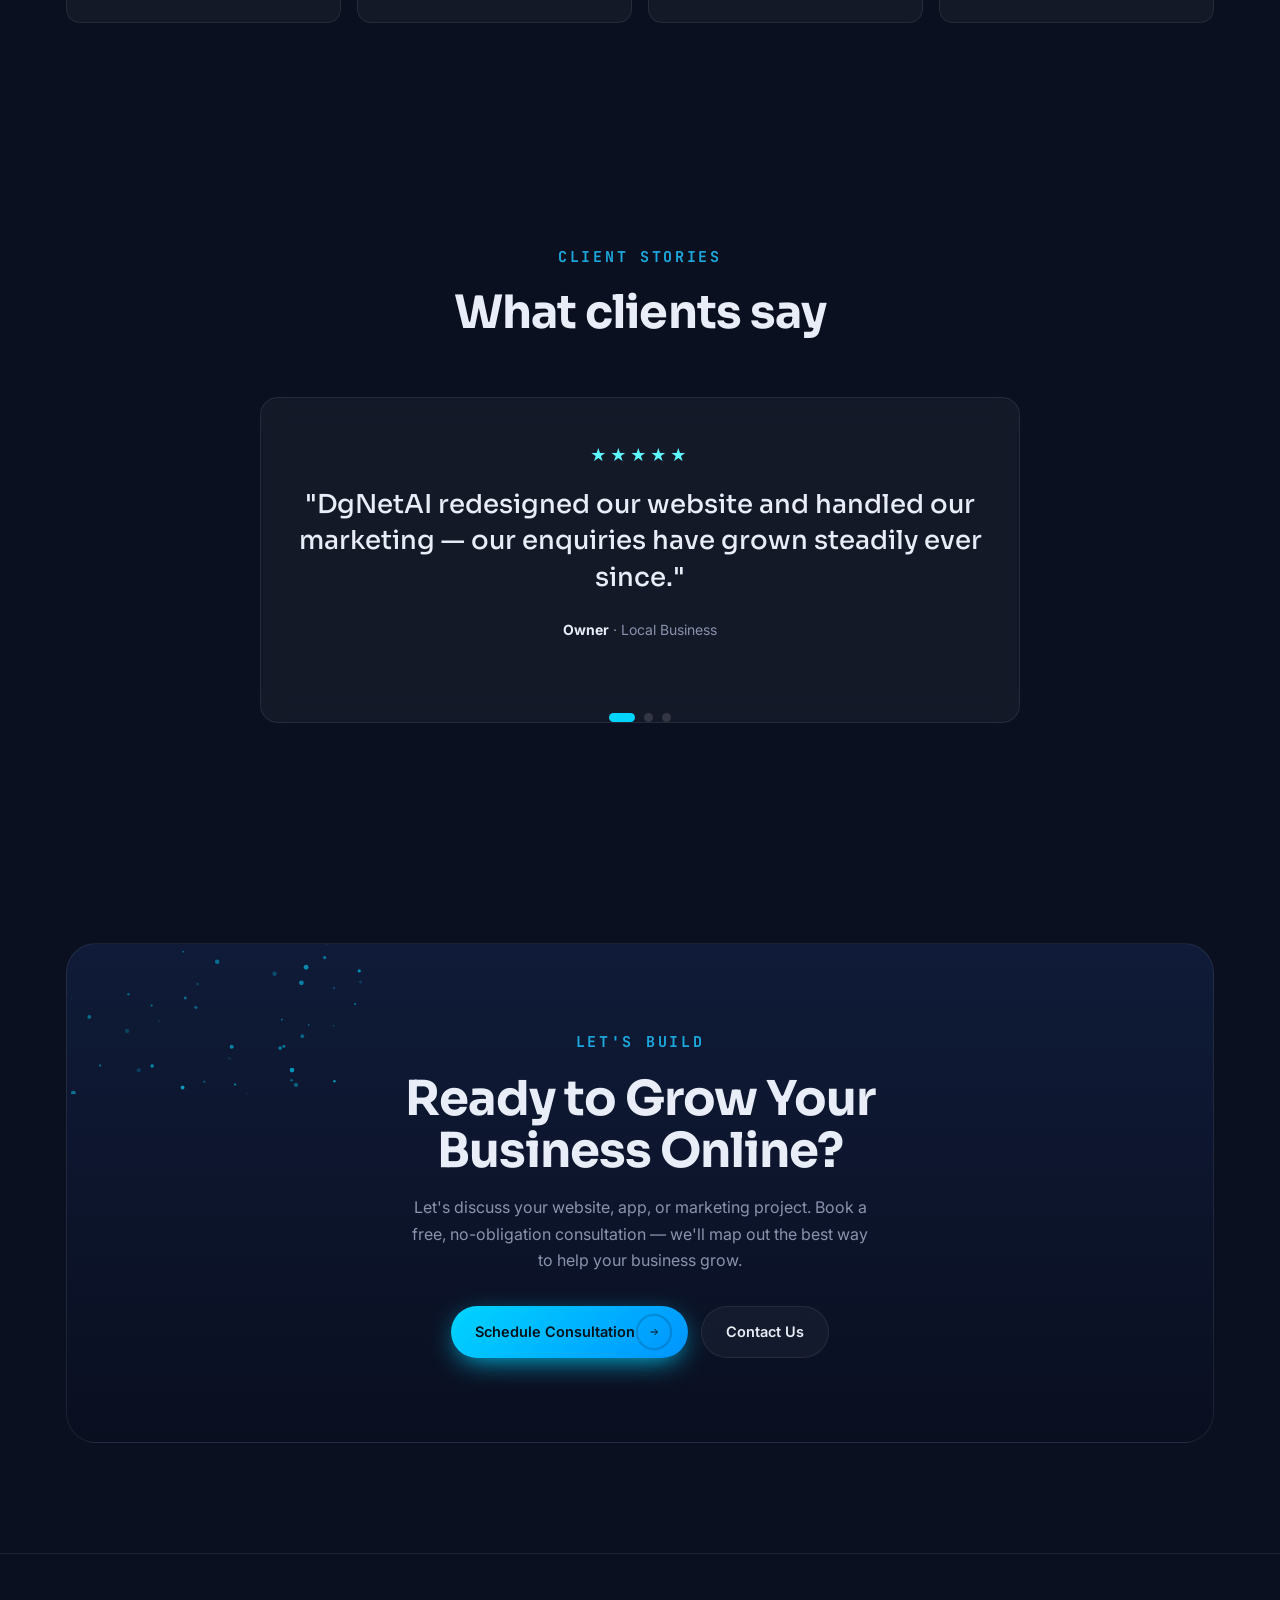
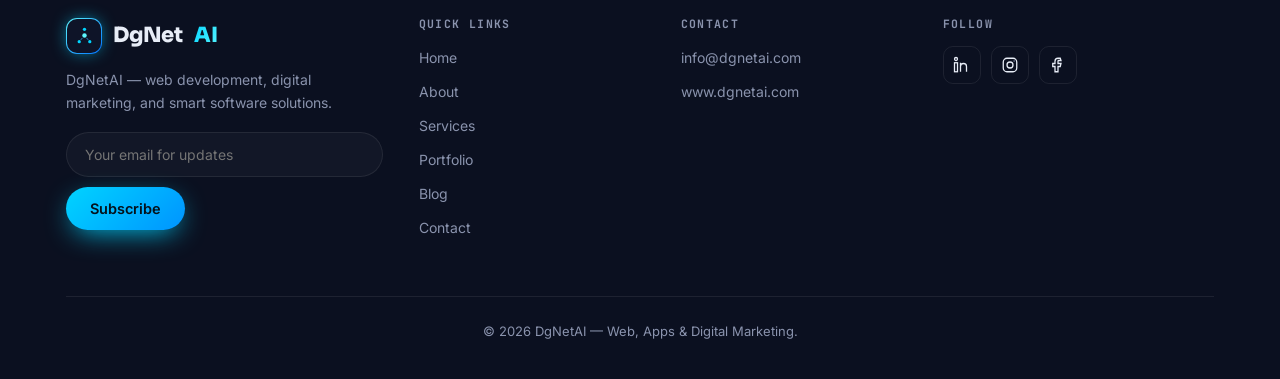
==== commit fcdd4877: "pppppp" ====
--- a/index.html
+++ b/index.html
@@ -3,8 +3,11 @@
 <head>
 <meta charset="UTF-8" />
 <meta name="viewport" content="width=device-width, initial-scale=1.0" />
-<title>DgNetAi — Digital Networking Through AI</title>
-<meta name="description" content="DgNetAi helps businesses automate workflows, improve customer experiences, and grow through intelligent software, AI automation, and modern web technologies." />
+<title>DgNetAI | Web Development, Digital Marketing & App Solutions</title>
+<meta name="description" content="DgNetAI is a digital agency building websites, web and mobile apps, and running SEO, social media and digital marketing. We also build AI chatbots and automation. Book a free consultation." />
+<meta property="og:title" content="DgNetAI — Websites, Apps & Digital Marketing for Growing Businesses" />
+<meta property="og:description" content="Web development, digital marketing, SEO and social media — plus AI chatbots and automation when you need them. Book a free consultation." />
+<meta property="og:type" content="website" />
 <link rel="preconnect" href="https://fonts.googleapis.com">
 <link rel="preconnect" href="https://fonts.gstatic.com" crossorigin>
 <link href="https://fonts.googleapis.com/css2?family=Sora:wght@400;500;600;700;800&family=Inter:wght@400;500;600&family=JetBrains+Mono:wght@400;500&display=swap" rel="stylesheet">
@@ -24,7 +27,7 @@
       <circle class="lg-core" cx="24" cy="24" r="4.6"/>
     </svg>
   </span>
-  <div class="load-name">Dg<b>Net</b><span class="ai" style="background:linear-gradient(115deg,#00D4FF,#5DF7FF);-webkit-background-clip:text;background-clip:text;color:transparent">Ai</span></div>
+  <div class="load-name">Dg<b>Net</b><span class="ai" style="background:linear-gradient(115deg,#00D4FF,#5DF7FF);-webkit-background-clip:text;background-clip:text;color:transparent">AI</span></div>
   <div class="load-bar"><i></i></div>
 </div>
 
@@ -41,7 +44,7 @@
           <circle class="lg-core" cx="24" cy="24" r="4.6"/>
         </svg>
       </span>
-      DgNet<span class="ai">Ai</span>
+      DgNet<span class="ai">AI</span>
     </a>
     <div class="nav-links" id="navlinks">
       <a class="lnk" href="#about">About</a>
@@ -60,10 +63,10 @@
   <canvas id="neural"></canvas>
   <div class="wrap">
     <div class="hero-grid">
-      <div>
-        <div class="hero-tag"><span class="pill"></span><span class="mono">Digital Networking Through AI</span></div>
-        <h1 class="hero">Transform Your Business Through <span class="grad" id="typingText">AI-Powered Innovation.</span><span class="type-cursor"></span></h1>
-        <p class="hero-sub">DgNetAi helps businesses automate workflows, improve customer experiences, and grow through intelligent software solutions, AI automation, and modern web technologies.</p>
+      <div class="hero-copy brand-block">
+        <div class="hero-tag tagline-pill"><span class="pill"></span><span class="mono">Digital Agency · Web · Apps · Marketing</span></div>
+        <h1 class="hero">Websites, Apps & Digital Marketing That <span class="grad" id="typingText">Grow Your Business.</span><span class="type-cursor"></span></h1>
+        <p class="hero-sub">DgNetAI is a full-service digital agency. We design and develop modern websites and applications, run your digital marketing and SEO, and add AI automation and chatbots whenever your business needs them.</p>
         <div class="hero-cta">
           <a href="#contact" class="btn btn-primary magnet"><span>Get Free Consultation</span>
             <span class="circ"><svg class="ring" viewBox="0 0 40 40"><circle class="rb" cx="20" cy="20" r="18"/><circle class="rp" cx="20" cy="20" r="18"/></svg><svg class="arw" viewBox="0 0 24 24" fill="none" stroke="currentColor" stroke-width="2"><path d="M5 12h14M13 6l6 6-6 6"/></svg></span>
@@ -73,47 +76,49 @@
         <div class="hero-stats" id="heroStats">
           <div class="hstat"><div class="hstat-val"><span id="cnt1">0</span><sup>+</sup></div><small>Projects Delivered</small></div>
           <div class="hstat"><div class="hstat-val"><span id="cnt2">0</span><sup>%</sup></div><small>Client Satisfaction</small></div>
-          <div class="hstat"><div class="hstat-val"><span id="cnt3">0</span><sup>+</sup></div><small>AI Solutions Built</small></div>
+          <div class="hstat"><div class="hstat-val"><span id="cnt3">0</span><sup>+</sup></div><small>Websites & Apps Built</small></div>
         </div>
       </div>
       <div class="ai-illus" id="illus" style="animation:heroIn 1.1s cubic-bezier(.16,1,.3,1) .3s both,float 7s ease-in-out 1.5s infinite">
         <div class="orb-wrap o1"><div class="orb-dot"></div></div>
         <div class="orb-wrap o2"><div class="orb-dot"></div></div>
         <div class="orb-wrap o3"><div class="orb-dot"></div></div>
-        <!-- VIP Floating Cards -->
-        <div class="vcard vc1">
-          <div class="vc-top">
-            <svg width="16" height="16" viewBox="0 0 24 24" fill="none" stroke="#5df7ff" stroke-width="1.8"><circle cx="12" cy="12" r="10"/><path d="M9 12l2 2 4-4"/></svg>
-            <span class="vc-lbl">AI Accuracy</span>
+        <!-- VIP Stat Slider -->
+        <div class="hero-stat-slider" id="heroStatSlider">
+          <div class="vcard vc1 stat-card active">
+            <div class="vc-top">
+              <svg width="16" height="16" viewBox="0 0 24 24" fill="none" stroke="#5df7ff" stroke-width="1.8"><circle cx="12" cy="12" r="10"/><path d="M9 12l2 2 4-4"/></svg>
+              <span class="vc-lbl">Projects Delivered</span>
+            </div>
+            <div class="vc-val">200<sub>+</sub></div>
+            <div class="vc-up">Full-service delivery</div>
           </div>
-          <div class="vc-val">99.8<sub>%</sub></div>
-          <div class="vc-bar"><div class="vc-fill" style="--fw:99.8%"></div></div>
-        </div>
-        <div class="vcard vc2">
-          <div class="vc-top">
-            <svg width="16" height="16" viewBox="0 0 24 24" fill="none" stroke="#facc15" stroke-width="1.8"><path d="M13 2L3 14h9l-1 8 10-12h-9l1-8z"/></svg>
-            <span class="vc-lbl">Response Time</span>
+          <div class="vcard vc2 stat-card">
+            <div class="vc-top">
+              <svg width="16" height="16" viewBox="0 0 24 24" fill="none" stroke="#facc15" stroke-width="1.8"><path d="M13 2L3 14h9l-1 8 10-12h-9l1-8z"/></svg>
+              <span class="vc-lbl">Avg. Site Load</span>
+            </div>
+            <div class="vc-val">1.2<sub>s</sub></div>
+            <div class="vc-row"><span class="vc-pip"></span>Fast experiences</div>
           </div>
-          <div class="vc-val">0.28<sub>s</sub></div>
-          <div class="vc-row"><span class="vc-pip"></span>Blazing Fast</div>
-        </div>
-        <div class="vcard vc3">
-          <div class="vc-top">
-            <svg width="16" height="16" viewBox="0 0 24 24" fill="none" stroke="#00d4ff" stroke-width="1.8"><rect x="3" y="3" width="7" height="7" rx="1"/><rect x="14" y="3" width="7" height="7" rx="1"/><rect x="3" y="14" width="7" height="7" rx="1"/><path d="M14 17.5h7M17.5 14v7"/></svg>
-            <span class="vc-lbl">Tasks Automated</span>
+          <div class="vcard vc3 stat-card">
+            <div class="vc-top">
+              <svg width="16" height="16" viewBox="0 0 24 24" fill="none" stroke="#00d4ff" stroke-width="1.8"><rect x="3" y="3" width="7" height="7" rx="1"/><rect x="14" y="3" width="7" height="7" rx="1"/><rect x="3" y="14" width="7" height="7" rx="1"/><path d="M14 17.5h7M17.5 14v7"/></svg>
+              <span class="vc-lbl">Client Satisfaction</span>
+            </div>
+            <div class="vc-val">98<sub>%</sub></div>
+            <div class="vc-bar"><div class="vc-fill" style="--fw:98%"></div></div>
           </div>
-          <div class="vc-val">12,847</div>
-          <div class="vc-up">↑ 23% this week</div>
         </div>
         <div class="hero-video">
-          <video autoplay muted loop playsinline preload="metadata" aria-label="AI network animation">
+          <video autoplay muted loop playsinline preload="metadata" aria-label="DgNetAI web and digital marketing agency">
             <source src="video/8631881-uhd_3840_2160_25fps.mp4" type="video/mp4">
           </video>
         </div>
       </div>
     </div>
   </div>
-  <div class="hero-scroll"><div class="scroll-mouse"></div>Scroll</div>
+  <div class="hero-scroll"><div class="scroll-mouse"></div><span>Scroll</span><svg class="scroll-arrow" width="16" height="16" viewBox="0 0 24 24" aria-hidden="true"><path d="M6 9l6 6 6-6" fill="none" stroke="currentColor" stroke-width="2" stroke-linecap="round" stroke-linejoin="round"/></svg></div>
 </header>
 
 <!-- WHO -->
@@ -121,8 +126,9 @@
   <div class="wrap who">
     <div class="card glass reveal">
       <span class="eyebrow mono">Who we are</span>
-      <h2>Digital Networking Through AI</h2>
-      <p>At DgNetAi, we combine artificial intelligence, automation, and custom software development to help organisations work smarter and more efficiently. Whether a startup, small business, or growing enterprise, our solutions aim to streamline operations, improve customer engagement, and support growth.</p>
+      <h2>Your Partner for Web Applications & Digital Growth</h2>
+      <p>At DgNetAI, we help businesses build a strong digital presence and grow online. We design and develop websites and applications, manage digital marketing, SEO, and social media, and build custom software tailored to how your team works.</p>
+      <p>When a project benefits from it, we also bring in AI, building chatbots and automating repetitive processes to save time. But we always start with your goals, not the technology.</p>
     </div>
     <div class="who-vis reveal">
       <svg viewBox="0 0 400 360" preserveAspectRatio="xMidYMid slice">
@@ -142,12 +148,12 @@
 <!-- WHY -->
 <section>
   <div class="wrap">
-    <div class="sec-head reveal"><span class="eyebrow mono">Why DgNetAi</span><h2>Built to make AI work for your business</h2></div>
+    <div class="sec-head reveal"><span class="eyebrow mono">Why DgNetAI</span><h2>Built to Help Your Business Grow Online</h2></div>
     <div class="feat-grid">
-      <div class="feat reveal"><div class="ico"><svg viewBox="0 0 24 24" fill="none"><path d="M9 18h6M10 22h4M12 2a7 7 0 00-4 12.7V17h8v-2.3A7 7 0 0012 2z"/></svg></div><h3>Innovative Thinking</h3><p>We use current AI technologies to solve real business challenges.</p></div>
-      <div class="feat reveal"><div class="ico"><svg viewBox="0 0 24 24" fill="none"><path d="M3 3h7v7H3zM14 3h7v4h-7zM14 11h7v10h-7zM3 14h7v7H3z"/></svg></div><h3>Tailored Solutions</h3><p>Every project is customised to meet your specific objectives.</p></div>
-      <div class="feat reveal"><div class="ico"><svg viewBox="0 0 24 24" fill="none"><path d="M12 2l8 4v6c0 5-3.5 8-8 10-4.5-2-8-5-8-10V6z"/><path d="M9 12l2 2 4-4"/></svg></div><h3>Reliable Support</h3><p>We build long-term partnerships and provide ongoing assistance.</p></div>
-      <div class="feat reveal"><div class="ico"><svg viewBox="0 0 24 24" fill="none"><path d="M3 17l6-6 4 4 8-8M21 7v6M21 7h-6"/></svg></div><h3>Future Ready</h3><p>Solutions are designed to scale as your business grows.</p></div>
+      <div class="feat reveal"><div class="ico"><svg viewBox="0 0 24 24" fill="none"><path d="M9 18h6M10 22h4M12 2a7 7 0 00-4 12.7V17h8v-2.3A7 7 0 0012 2z"/></svg></div><h3>Full-Service Team</h3><p>Web, apps, design, marketing and SEO under one roof — no need to juggle multiple vendors.</p></div>
+      <div class="feat reveal"><div class="ico"><svg viewBox="0 0 24 24" fill="none"><path d="M3 3h7v7H3zM14 3h7v4h-7zM14 11h7v10h-7zM3 14h7v7H3z"/></svg></div><h3>Tailored Solutions</h3><p>Every website, app, and campaign is built around your specific goals — never a one-size-fits-all template.</p></div>
+      <div class="feat reveal"><div class="ico"><svg viewBox="0 0 24 24" fill="none"><path d="M12 2l8 4v6c0 5-3.5 8-8 10-4.5-2-8-5-8-10V6z"/><path d="M9 12l2 2 4-4"/></svg></div><h3>Reliable Support</h3><p>We build long-term partnerships, providing ongoing maintenance, updates, and optimisation after launch.</p></div>
+      <div class="feat reveal"><div class="ico"><svg viewBox="0 0 24 24" fill="none"><path d="M3 17l6-6 4 4 8-8M21 7v6M21 7h-6"/></svg></div><h3>Modern & Future Ready</h3><p>We use current technologies — and add AI and automation where it makes sense — so your solution scales as you grow.</p></div>
     </div>
   </div>
 </section>
@@ -156,12 +162,12 @@
 <section class="reel-section">
   <div class="reel-outer">
     <div class="reel-head reveal">
-      <span class="eyebrow mono">AI in Action</span>
-      <h2 style="font-size:clamp(26px,3.8vw,42px);margin-top:6px">See Our Technology at Work</h2>
-      <p style="color:var(--muted);margin-top:14px;font-size:16px">Intelligent systems transforming how businesses operate.</p>
+      <span class="eyebrow mono">In Action</span>
+      <h2 style="font-size:clamp(26px,3.8vw,42px);margin-top:6px">See What We Build</h2>
+      <p style="color:var(--muted);margin-top:14px;font-size:16px">Modern websites, applications, and campaigns that help businesses grow.</p>
     </div>
     <div class="reel-frame" id="reelFrame">
-      <video autoplay muted loop playsinline preload="metadata" aria-label="DgNetAi technology showreel">
+      <video autoplay muted loop playsinline preload="metadata" aria-label="Team working on web development and digital marketing projects">
         <source src="video/8631881-uhd_3840_2160_25fps.mp4" type="video/mp4">
       </video>
       <div class="reel-overlay"></div>
@@ -175,10 +181,10 @@
       <div class="reel-corner tr"></div>
       <div class="reel-corner bl"></div>
       <div class="reel-corner br"></div>
-      <div class="reel-badge"><span class="dot"></span><span class="rtxt">Live Demo</span></div>
+      <div class="reel-badge"><span class="dot"></span><span class="rtxt">Live Project</span></div>
       <div class="reel-caption">
-        <span class="eyebrow mono">Powered by AI</span>
-        <h3>Automation. Intelligence. Growth.</h3>
+        <span class="eyebrow mono">What We Deliver</span>
+        <h3>Design. Development. Growth.</h3>
       </div>
     </div>
   </div>
@@ -190,11 +196,11 @@
     <div class="sec-head reveal"><span class="eyebrow mono">Our process</span><h2>From first idea to continuous growth</h2></div>
     <div class="timeline reveal" id="timeline">
       <div class="rail"><i></i></div>
-      <div class="pstep"><div class="dot">1</div><h4>Discover</h4><p>Understanding your goals and challenges.</p></div>
-      <div class="pstep"><div class="dot">2</div><h4>Plan</h4><p>Designing the right solution strategy.</p></div>
-      <div class="pstep"><div class="dot">3</div><h4>Develop</h4><p>Building and testing the solution.</p></div>
-      <div class="pstep"><div class="dot">4</div><h4>Launch</h4><p>Deployment and optimisation.</p></div>
-      <div class="pstep"><div class="dot">5</div><h4>Grow</h4><p>Continuous improvement and support.</p></div>
+      <div class="pstep"><div class="dot">1</div><h4>Discover</h4><p>We learn your goals, audience, and challenges.</p></div>
+      <div class="pstep"><div class="dot">2</div><h4>Plan</h4><p>We design the right strategy, scope, and timeline.</p></div>
+      <div class="pstep"><div class="dot">3</div><h4>Build</h4><p>We design and develop your website, app, or campaign and test it thoroughly.</p></div>
+      <div class="pstep"><div class="dot">4</div><h4>Launch</h4><p>We deploy, optimise, and make sure everything runs smoothly.</p></div>
+      <div class="pstep"><div class="dot">5</div><h4>Grow</h4><p>We provide ongoing support, marketing, and improvements as you scale.</p></div>
     </div>
   </div>
 </section>
@@ -204,8 +210,8 @@
   <div class="wrap">
     <div class="sec-head reveal">
       <span class="eyebrow mono">What we do</span>
-      <h2>Our Services</h2>
-      <p>Click any node to explore — orbit pauses and reveals full details.</p>
+      <h2 class="services-heading">Our Services</h2>
+      <p>Everything your business needs to build and grow online — from websites and apps to marketing, with AI when it adds value.</p>
     </div>
 
     <!-- Radial Orbital (desktop) -->
@@ -219,8 +225,8 @@
         <div class="orb-ping c"></div>
         <div class="orb-hub-bg">
           <div class="orb-hub-inner">
-            <svg viewBox="0 0 24 24" fill="none"><path d="M12 2v3M12 19v3M2 12h3M19 12h3"/><rect x="7" y="7" width="10" height="10" rx="2"/><path d="M10 10h4v4h-4z"/></svg>
-            <span>AI Core</span>
+            <svg viewBox="0 0 24 24" fill="none"><rect x="3" y="4" width="18" height="14" rx="2"/><path d="M3 9h18M8 22h8M12 18v4"/></svg>
+            <span>Digital Core</span>
           </div>
         </div>
         <span class="orb-hub-pause">● Paused</span>
@@ -230,12 +236,12 @@
 
     <!-- Mobile 2-col grid fallback -->
     <div class="svc-mob">
-      <div class="svc"><div class="ico"><svg viewBox="0 0 24 24" fill="none"><path d="M12 2v3M12 19v3M2 12h3M19 12h3"/><rect x="7" y="7" width="10" height="10" rx="2"/><path d="M10 10h4v4h-4z"/></svg></div><h3>AI Automation</h3><p>Self-improving automation that learns and scales with your business.</p></div>
-      <div class="svc"><div class="ico"><svg viewBox="0 0 24 24" fill="none"><path d="M9 18l-6-6 6-6M15 6l6 6-6 6"/></svg></div><h3>Custom Software</h3><p>Bespoke software built around how your business actually works.</p></div>
-      <div class="svc"><div class="ico"><svg viewBox="0 0 24 24" fill="none"><rect x="2" y="3" width="20" height="14" rx="2"/><path d="M8 21h8M12 17v4"/></svg></div><h3>Web Apps</h3><p>Fast, secure, scalable web applications for any device.</p></div>
-      <div class="svc"><div class="ico"><svg viewBox="0 0 24 24" fill="none"><path d="M21 15a2 2 0 01-2 2H7l-4 4V5a2 2 0 012-2h14a2 2 0 012 2z"/></svg></div><h3>AI Chatbots</h3><p>24/7 conversational AI for support and lead capture.</p></div>
-      <div class="svc"><div class="ico"><svg viewBox="0 0 24 24" fill="none"><path d="M4 4h6v6H4zM14 14h6v6h-6zM10 7h4M17 10v4"/></svg></div><h3>Process Automation</h3><p>Remove manual steps so teams focus on high-value work.</p></div>
-      <div class="svc"><div class="ico"><svg viewBox="0 0 24 24" fill="none"><circle cx="6" cy="6" r="3"/><circle cx="18" cy="18" r="3"/><path d="M9 6h6a3 3 0 013 3v6"/></svg></div><h3>Integrations</h3><p>Make your platforms communicate reliably and at scale.</p></div>
+      <div class="svc"><div class="ico"><svg viewBox="0 0 24 24" fill="none"><rect x="2" y="3" width="20" height="14" rx="2"/><path d="M8 21h8M12 17v4"/></svg></div><h3>Web Development</h3><p>Fast, responsive, modern websites built to look great and convert visitors into customers.</p></div>
+      <div class="svc"><div class="ico"><svg viewBox="0 0 24 24" fill="none"><path d="M9 18l-6-6 6-6M15 6l6 6-6 6"/></svg></div><h3>Web & Mobile Applications</h3><p>Custom web and mobile applications built around your workflows — secure, scalable, and easy to use.</p></div>
+      <div class="svc"><div class="ico"><svg viewBox="0 0 24 24" fill="none"><path d="M3 17l6-6 4 4 8-8M21 7v6M21 7h-6"/></svg></div><h3>Digital Marketing</h3><p>Targeted campaigns that reach the right audience and turn clicks into customers.</p></div>
+      <div class="svc"><div class="ico"><svg viewBox="0 0 24 24" fill="none"><circle cx="11" cy="11" r="7"/><path d="M21 21l-4.3-4.3M8 11h6M11 8v6"/></svg></div><h3>SEO & Content</h3><p>SEO and content that helps your business rank higher on Google and attract steady organic traffic.</p></div>
+      <div class="svc"><div class="ico"><svg viewBox="0 0 24 24" fill="none"><path d="M4 12a8 8 0 0116 0M4 12v5a2 2 0 002 2h2M20 12v5a2 2 0 01-2 2h-2"/><path d="M8 13h.01M12 13h.01M16 13h.01"/></svg></div><h3>Social Media Management</h3><p>Consistent, on-brand social media content, scheduling, and engagement that builds your audience.</p></div>
+      <div class="svc"><div class="ico"><svg viewBox="0 0 24 24" fill="none"><path d="M21 15a2 2 0 01-2 2H7l-4 4V5a2 2 0 012-2h14a2 2 0 012 2z"/></svg></div><h3>AI Chatbots & Automation</h3><p>AI chatbots for 24/7 support and automation for repetitive processes when your business needs it.</p></div>
     </div>
   </div>
 </section>
@@ -243,11 +249,11 @@
 <!-- PROJECTS -->
 <section id="work">
   <div class="wrap">
-    <div class="sec-head reveal"><span class="eyebrow mono">Featured work</span><h2>Selected projects</h2><p>Placeholder case studies — replaced with real client work at launch.</p></div>
+    <div class="sec-head reveal"><span class="eyebrow mono">Featured work</span><h2>Selected Projects</h2><p>A snapshot of what we build — replaced with real client case studies at launch.</p></div>
     <div class="proj-grid">
-      <div class="proj reveal"><div class="top t1"><svg viewBox="0 0 24 24" fill="none"><rect x="3" y="4" width="18" height="14" rx="2"/><path d="M3 9h18M7 14h6"/></svg></div><div class="body"><div class="meta"><span>Real Estate</span><span>AI Automation</span></div><h3>Smart Lead Router</h3><p>An AI system that scores and routes property enquiries automatically.</p><a class="learn" href="#contact">View Case Study <span class="circ"><svg class="ring" viewBox="0 0 40 40"><circle class="rb" cx="20" cy="20" r="18"/><circle class="rp" cx="20" cy="20" r="18"/></svg><svg class="arw" viewBox="0 0 24 24" fill="none" stroke="currentColor" stroke-width="2"><path d="M5 12h14M13 6l6 6-6 6"/></svg></span></a></div></div>
-      <div class="proj reveal"><div class="top t2"><svg viewBox="0 0 24 24" fill="none"><path d="M21 15a2 2 0 01-2 2H7l-4 4V5a2 2 0 012-2h14a2 2 0 012 2z"/></svg></div><div class="body"><div class="meta"><span>Healthcare</span><span>AI Chatbot</span></div><h3>Patient Assist Bot</h3><p>A 24/7 assistant handling appointment booking and triage questions.</p><a class="learn" href="#contact">View Case Study <span class="circ"><svg class="ring" viewBox="0 0 40 40"><circle class="rb" cx="20" cy="20" r="18"/><circle class="rp" cx="20" cy="20" r="18"/></svg><svg class="arw" viewBox="0 0 24 24" fill="none" stroke="currentColor" stroke-width="2"><path d="M5 12h14M13 6l6 6-6 6"/></svg></span></a></div></div>
-      <div class="proj reveal"><div class="top t3"><svg viewBox="0 0 24 24" fill="none"><path d="M3 3v18h18"/><path d="M7 14l3-4 3 3 5-7"/></svg></div><div class="body"><div class="meta"><span>Ecommerce</span><span>Web App</span></div><h3>Insights Dashboard</h3><p>A real-time analytics platform unifying sales and customer data.</p><a class="learn" href="#contact">View Case Study <span class="circ"><svg class="ring" viewBox="0 0 40 40"><circle class="rb" cx="20" cy="20" r="18"/><circle class="rp" cx="20" cy="20" r="18"/></svg><svg class="arw" viewBox="0 0 24 24" fill="none" stroke="currentColor" stroke-width="2"><path d="M5 12h14M13 6l6 6-6 6"/></svg></span></a></div></div>
+      <div class="proj reveal"><div class="top t1"><svg viewBox="0 0 24 24" fill="none"><rect x="3" y="4" width="18" height="14" rx="2"/><path d="M3 9h18M7 14h6"/></svg></div><div class="body"><div class="meta"><span>Ecommerce</span><span>Web Development</span></div><h3>Ecommerce Store Build</h3><p>A fast, mobile-friendly online store with secure checkout and an easy-to-manage product catalogue.</p><a class="learn" href="#contact">View Case Study <span class="circ"><svg class="ring" viewBox="0 0 40 40"><circle class="rb" cx="20" cy="20" r="18"/><circle class="rp" cx="20" cy="20" r="18"/></svg><svg class="arw" viewBox="0 0 24 24" fill="none" stroke="currentColor" stroke-width="2"><path d="M5 12h14M13 6l6 6-6 6"/></svg></span></a></div></div>
+      <div class="proj reveal"><div class="top t2"><svg viewBox="0 0 24 24" fill="none"><path d="M3 3v18h18"/><path d="M7 14l3-4 3 3 5-7"/></svg></div><div class="body"><div class="meta"><span>Digital Marketing</span><span>SEO</span></div><h3>Business Growth Campaign</h3><p>An SEO and social media campaign that grew organic traffic and brought in qualified leads.</p><a class="learn" href="#contact">View Case Study <span class="circ"><svg class="ring" viewBox="0 0 40 40"><circle class="rb" cx="20" cy="20" r="18"/><circle class="rp" cx="20" cy="20" r="18"/></svg><svg class="arw" viewBox="0 0 24 24" fill="none" stroke="currentColor" stroke-width="2"><path d="M5 12h14M13 6l6 6-6 6"/></svg></span></a></div></div>
+      <div class="proj reveal"><div class="top t3"><svg viewBox="0 0 24 24" fill="none"><path d="M21 15a2 2 0 01-2 2H7l-4 4V5a2 2 0 012-2h14a2 2 0 012 2z"/></svg></div><div class="body"><div class="meta"><span>Healthcare</span><span>AI Chatbot</span></div><h3>Customer Support Chatbot</h3><p>A 24/7 chatbot that handles appointment booking and common questions, reducing front-desk workload.</p><a class="learn" href="#contact">View Case Study <span class="circ"><svg class="ring" viewBox="0 0 40 40"><circle class="rb" cx="20" cy="20" r="18"/><circle class="rp" cx="20" cy="20" r="18"/></svg><svg class="arw" viewBox="0 0 24 24" fill="none" stroke="currentColor" stroke-width="2"><path d="M5 12h14M13 6l6 6-6 6"/></svg></span></a></div></div>
     </div>
   </div>
 </section>
@@ -255,16 +261,16 @@
 <!-- INDUSTRIES -->
 <section id="industries">
   <div class="wrap">
-    <div class="sec-head reveal"><span class="eyebrow mono">Industries we serve</span><h2>Trusted across sectors</h2></div>
+    <div class="sec-head reveal"><span class="eyebrow mono">Industries we serve</span><h2>Served Sectors</h2><p>We build websites, apps, and marketing tailored to the realities of your industry.</p></div>
     <div class="ind-grid">
-      <div class="ind ind-left"><div class="ico"><svg viewBox="0 0 24 24" fill="none" stroke="currentColor" stroke-width="1.6"><path d="M3 11l9-7 9 7M5 10v10h14V10"/></svg></div><span>Real Estate</span></div>
-      <div class="ind ind-left"><div class="ico"><svg viewBox="0 0 24 24" fill="none" stroke="currentColor" stroke-width="1.6"><path d="M12 21s-7-4.5-7-10a4 4 0 017-2 4 4 0 017 2c0 5.5-7 10-7 10z"/></svg></div><span>Healthcare</span></div>
-      <div class="ind ind-left"><div class="ico"><svg viewBox="0 0 24 24" fill="none" stroke="currentColor" stroke-width="1.6"><path d="M3 9l9-5 9 5-9 5z"/><path d="M7 11v5c0 1 5 3 5 3s5-2 5-3v-5"/></svg></div><span>Education</span></div>
-      <div class="ind ind-left"><div class="ico"><svg viewBox="0 0 24 24" fill="none" stroke="currentColor" stroke-width="1.6"><circle cx="9" cy="20" r="1.5"/><circle cx="18" cy="20" r="1.5"/><path d="M2 3h3l2.5 13h11l1.5-8H6"/></svg></div><span>Ecommerce</span></div>
-      <div class="ind ind-right"><div class="ico"><svg viewBox="0 0 24 24" fill="none" stroke="currentColor" stroke-width="1.6"><rect x="4" y="3" width="16" height="18" rx="2"/><path d="M9 8h6M9 12h6M9 16h3"/></svg></div><span>Professional Services</span></div>
-      <div class="ind ind-right"><div class="ico"><svg viewBox="0 0 24 24" fill="none" stroke="currentColor" stroke-width="1.6"><path d="M5 21V8l7-5 7 5v13"/><path d="M9 21v-6h6v6"/></svg></div><span>Startups</span></div>
-      <div class="ind ind-right"><div class="ico"><svg viewBox="0 0 24 24" fill="none" stroke="currentColor" stroke-width="1.6"><rect x="1" y="6" width="14" height="11" rx="1"/><path d="M15 9h4l3 3v5h-7"/><circle cx="6" cy="19" r="1.5"/><circle cx="18" cy="19" r="1.5"/></svg></div><span>Logistics</span></div>
-      <div class="ind ind-right"><div class="ico"><svg viewBox="0 0 24 24" fill="none" stroke="currentColor" stroke-width="1.6"><path d="M3 21V8l6 3V8l6 3V5l6 3v13z"/></svg></div><span>Manufacturing</span></div>
+      <div class="ind ind-left"><div class="ico"><svg viewBox="0 0 24 24" fill="none" stroke="currentColor" stroke-width="1.6"><path d="M3 11l9-7 9 7M5 10v10h14V10"/></svg></div><span>Real Estate</span><small>Property websites, listing portals, and lead-generation marketing.</small></div>
+      <div class="ind ind-left"><div class="ico"><svg viewBox="0 0 24 24" fill="none" stroke="currentColor" stroke-width="1.6"><path d="M12 21s-7-4.5-7-10a4 4 0 017-2 4 4 0 017 2c0 5.5-7 10-7 10z"/></svg></div><span>Healthcare</span><small>Clinic websites, booking systems, and patient support chatbots.</small></div>
+      <div class="ind ind-left"><div class="ico"><svg viewBox="0 0 24 24" fill="none" stroke="currentColor" stroke-width="1.6"><path d="M3 9l9-5 9 5-9 5z"/><path d="M7 11v5c0 1 5 3 5 3s5-2 5-3v-5"/></svg></div><span>Education</span><small>Learning platforms, school websites, and enrolment systems.</small></div>
+      <div class="ind ind-left"><div class="ico"><svg viewBox="0 0 24 24" fill="none" stroke="currentColor" stroke-width="1.6"><circle cx="9" cy="20" r="1.5"/><circle cx="18" cy="20" r="1.5"/><path d="M2 3h3l2.5 13h11l1.5-8H6"/></svg></div><span>Ecommerce</span><small>Online stores, product marketing, and inventory tools.</small></div>
+      <div class="ind ind-right"><div class="ico"><svg viewBox="0 0 24 24" fill="none" stroke="currentColor" stroke-width="1.6"><rect x="4" y="3" width="16" height="18" rx="2"/><path d="M9 8h6M9 12h6M9 16h3"/></svg></div><span>Professional Services</span><small>Business websites, client portals, and digital marketing.</small></div>
+      <div class="ind ind-right"><div class="ico"><svg viewBox="0 0 24 24" fill="none" stroke="currentColor" stroke-width="1.6"><path d="M4 21V9l8-5 8 5v12"/><path d="M8 21v-5h8v5M9 10h.01M12 10h.01M15 10h.01"/></svg></div><span>Hotels & Restaurants</span><small>Websites, online booking, social media, and AI reservation assistants.</small></div>
+      <div class="ind ind-right"><div class="ico"><svg viewBox="0 0 24 24" fill="none" stroke="currentColor" stroke-width="1.6"><rect x="1" y="6" width="14" height="11" rx="1"/><path d="M15 9h4l3 3v5h-7"/><circle cx="6" cy="19" r="1.5"/><circle cx="18" cy="19" r="1.5"/></svg></div><span>Logistics</span><small>Tracking systems, web apps, and operational dashboards.</small></div>
+      <div class="ind ind-right"><div class="ico"><svg viewBox="0 0 24 24" fill="none" stroke="currentColor" stroke-width="1.6"><path d="M3 21V8l6 3V8l6 3V5l6 3v13z"/></svg></div><span>Manufacturing</span><small>Corporate websites, catalogues, and production dashboards.</small></div>
     </div>
   </div>
 </section>
@@ -275,8 +281,9 @@
     <div class="sec-head reveal"><span class="eyebrow mono">Client stories</span><h2>What clients say</h2></div>
     <div class="carousel glass reveal">
       <div class="slides" id="slides">
-        <div class="slide active"><div class="stars">★★★★★</div><p class="q">"DgNetAi delivered exactly what our business needed and exceeded expectations."</p><div class="who2"><b>Operations Director</b> · Enterprise Client</div></div>
-        <div class="slide"><div class="stars">★★★★★</div><p class="q">"The automation solution significantly improved our operational efficiency."</p><div class="who2"><b>Founder</b> · Growing Business</div></div>
+        <div class="slide active"><div class="stars">★★★★★</div><p class="q">"DgNetAI redesigned our website and handled our marketing — our enquiries have grown steadily ever since."</p><div class="who2"><b>Owner</b> · Local Business</div></div>
+        <div class="slide"><div class="stars">★★★★★</div><p class="q">"They built exactly the web app we needed and supported us all the way through launch."</p><div class="who2"><b>Founder</b> · Growing Business</div></div>
+        <div class="slide"><div class="stars">★★★★★</div><p class="q">"The chatbot they added handles our customer questions around the clock — a real time-saver."</p><div class="who2"><b>Manager</b> · Ecommerce Brand</div></div>
       </div>
       <div class="dots" id="dots"></div>
     </div>
@@ -290,8 +297,8 @@
       <canvas id="ctaParticles"></canvas>
       <div class="inner">
         <span class="eyebrow mono" style="justify-content:center;display:inline-flex">Let's build</span>
-        <h2>Ready to Build Smarter Solutions?</h2>
-        <p>Let's discuss how AI and software can help your business grow.</p>
+        <h2>Ready to Grow Your Business Online?</h2>
+        <p>Let's discuss your website, app, or marketing project. Book a free, no-obligation consultation — we'll map out the best way to help your business grow.</p>
         <div class="cta-btns">
           <a href="mailto:info@dgnetai.com" class="btn btn-primary magnet"><span>Schedule Consultation</span><span class="circ"><svg class="ring" viewBox="0 0 40 40"><circle class="rb" cx="20" cy="20" r="18"/><circle class="rp" cx="20" cy="20" r="18"/></svg><svg class="arw" viewBox="0 0 24 24" fill="none" stroke="currentColor" stroke-width="2"><path d="M5 12h14M13 6l6 6-6 6"/></svg></span></a>
           <a href="mailto:info@dgnetai.com" class="btn btn-ghost"><span>Contact Us</span></a>
@@ -306,8 +313,8 @@
   <div class="wrap">
     <div class="foot-top">
       <div class="foot-brand">
-        <a href="#top" class="logo"><span class="mark"><svg viewBox="0 0 48 48"><g><line class="lg-line" x1="24" y1="11" x2="24" y2="24"/><line class="lg-line" x1="24" y1="24" x2="13" y2="37"/><line class="lg-line" x1="24" y1="24" x2="35" y2="37"/><line class="lg-line" x1="13" y1="37" x2="35" y2="37"/></g><circle class="lg-node" cx="24" cy="11" r="3.4"/><circle class="lg-node" cx="13" cy="37" r="3.4" style="animation-delay:.4s"/><circle class="lg-node" cx="35" cy="37" r="3.4" style="animation-delay:.8s"/><circle class="lg-core" cx="24" cy="24" r="4.6"/></svg></span>DgNet<span class="ai">Ai</span></a>
-        <p>Digital Networking Through AI — intelligent software, automation and modern web technologies.</p>
+        <a href="#top" class="logo"><span class="mark"><svg viewBox="0 0 48 48"><g><line class="lg-line" x1="24" y1="11" x2="24" y2="24"/><line class="lg-line" x1="24" y1="24" x2="13" y2="37"/><line class="lg-line" x1="24" y1="24" x2="35" y2="37"/><line class="lg-line" x1="13" y1="37" x2="35" y2="37"/></g><circle class="lg-node" cx="24" cy="11" r="3.4"/><circle class="lg-node" cx="13" cy="37" r="3.4" style="animation-delay:.4s"/><circle class="lg-node" cx="35" cy="37" r="3.4" style="animation-delay:.8s"/><circle class="lg-core" cx="24" cy="24" r="4.6"/></svg></span>DgNet<span class="ai">AI</span></a>
+        <p>DgNetAI — web development, digital marketing, and smart software solutions.</p>
         <div class="news reveal">
           <input type="email" placeholder="Your email for updates" aria-label="Email for newsletter" />
           <button class="btn btn-primary" onclick="subscribe()"><span>Subscribe</span></button>
@@ -323,7 +330,7 @@
         </div>
       </div>
     </div>
-    <div class="foot-bottom">© 2026 DgNetAi — Digital Networking Through AI.</div>
+    <div class="foot-bottom">© 2026 DgNetAI — Web, Apps & Digital Marketing.</div>
   </div>
 </footer>
 
--- a/style.css
+++ b/style.css
@@ -1,618 +1,2521 @@
-  :root{
-    --bg:#0B1020; --bg2:#0E1428;
-    --blue:#00D4FF; --glow:#5DF7FF;
-    --text:#E8EDF7; --muted:#8A93AD;
-    --line:#FFFFFF14; --glass:rgba(255,255,255,.04);
-    --r:18px; --ease:cubic-bezier(.2,.7,.2,1);
-  }
-  *{box-sizing:border-box;margin:0;padding:0}
-  html{scroll-behavior:smooth}
-  body{font-family:'Inter',system-ui,sans-serif;background:var(--bg);color:var(--text);line-height:1.65;overflow-x:hidden;-webkit-font-smoothing:antialiased}
-  h1,h2,h3,h4{font-family:'Sora',sans-serif;line-height:1.08;letter-spacing:-.02em;font-weight:700}
-  a{color:inherit;text-decoration:none}
-  .mono{font-family:'JetBrains Mono',monospace;text-transform:uppercase;letter-spacing:.12em;font-size:12px}
-  .wrap{max-width:1200px;margin:0 auto;padding:0 26px}
-  section{padding:110px 0;position:relative}
-  .eyebrow{color:var(--blue);display:inline-flex;align-items:center;gap:10px;margin-bottom:18px}
-  .eyebrow::before{content:'';width:24px;height:1px;background:var(--blue)}
-  .sec-head{max-width:620px;margin:0 auto 60px;text-align:center}
-  .sec-head .eyebrow{justify-content:center}
-  .sec-head h2{font-size:clamp(28px,4.4vw,46px)}
-  .sec-head p{color:var(--muted);margin-top:16px;font-size:16.5px}
-
-  body::before{content:'';position:fixed;inset:0;z-index:-2;background:
+:root {
+  --bg: #0b1020;
+  --bg2: #0e1428;
+  --blue: #00d4ff;
+  --glow: #5df7ff;
+  --text: #e8edf7;
+  --muted: #8a93ad;
+  --line: #ffffff14;
+  --glass: rgba(255, 255, 255, 0.04);
+  --r: 18px;
+  --ease: cubic-bezier(0.2, 0.7, 0.2, 1);
+}
+* {
+  box-sizing: border-box;
+  margin: 0;
+  padding: 0;
+}
+html {
+  scroll-behavior: smooth;
+}
+body {
+  font-family: "Inter", system-ui, sans-serif;
+  background: var(--bg);
+  color: var(--text);
+  line-height: 1.65;
+  overflow-x: hidden;
+  -webkit-font-smoothing: antialiased;
+}
+h1,
+h2,
+h3,
+h4 {
+  font-family: "Sora", sans-serif;
+  line-height: 1.08;
+  letter-spacing: -0.02em;
+  font-weight: 700;
+}
+a {
+  color: inherit;
+  text-decoration: none;
+}
+.mono {
+  font-family: "JetBrains Mono", monospace;
+  text-transform: uppercase;
+  letter-spacing: 0.12em;
+  font-size: 12px;
+}
+.wrap {
+  max-width: 1200px;
+  margin: 0 auto;
+  padding: 0 26px;
+}
+section {
+  padding: 110px 0;
+  position: relative;
+}
+.eyebrow {
+  color: #1ca8dd;
+  display: inline-flex;
+  align-items: center;
+  gap: 10px;
+  margin-bottom: 18px;
+  font-size: 15px;
+  font-weight: 700;
+  letter-spacing: 0.18em;
+}
+.eyebrow::before {
+  content: none;
+}
+.sec-head {
+  max-width: 620px;
+  margin: 0 auto 60px;
+  text-align: center;
+}
+.sec-head .eyebrow {
+  justify-content: center;
+}
+.sec-head h2 {
+  font-size: clamp(28px, 4.4vw, 46px);
+}
+.sec-head p {
+  color: var(--muted);
+  margin-top: 16px;
+  font-size: 16.5px;
+}
+
+body::before {
+  content: "";
+  position: fixed;
+  inset: 0;
+  z-index: -2;
+  background:
     radial-gradient(900px circle at 80% -10%, #00d4ff14, transparent 55%),
     radial-gradient(700px circle at 0% 30%, #5b6bff10, transparent 55%),
-    linear-gradient(180deg,var(--bg),#090d1a)}
-  body::after{content:'';position:fixed;inset:0;z-index:-1;opacity:.5;pointer-events:none;
-    background-image:linear-gradient(#ffffff08 1px,transparent 1px),linear-gradient(90deg,#ffffff08 1px,transparent 1px);
-    background-size:54px 54px;mask-image:radial-gradient(circle at 50% 30%,#000,transparent 80%)}
-
-  /* ---- PRELOADER ---- */
-  #loader{position:fixed;inset:0;z-index:1000;display:flex;flex-direction:column;align-items:center;justify-content:center;gap:26px;background:var(--bg);transition:opacity .6s,visibility .6s}
-  #loader.done{opacity:0;visibility:hidden}
-  .load-bar{width:150px;height:3px;background:#ffffff14;border-radius:3px;overflow:hidden}
-  .load-bar i{display:block;height:100%;width:0;background:linear-gradient(90deg,var(--blue),var(--glow));animation:load 1.1s var(--ease) forwards;box-shadow:0 0 10px var(--blue)}
-  @keyframes load{to{width:100%}}
-  .load-name{font-family:'Sora';font-weight:700;letter-spacing:-.02em;font-size:18px}
-  .load-name b{color:var(--blue)}
-
-  /* ---- SCROLL PROGRESS ---- */
-  #progress{position:fixed;top:0;left:0;height:3px;width:0;z-index:101;background:linear-gradient(90deg,var(--blue),var(--glow));box-shadow:0 0 10px var(--blue)}
-
-  /* ---- LOGO MARK ---- */
-  .mark{width:36px;height:36px;border-radius:11px;display:grid;place-items:center;position:relative;
-    background:linear-gradient(var(--bg2),var(--bg2)) padding-box,linear-gradient(135deg,var(--glow),#0072ff) border-box;
-    border:1.5px solid transparent;box-shadow:0 0 18px -5px var(--blue)}
-  .mark svg{width:23px;height:23px;overflow:visible}
-  .lg-line{stroke:url(#lgrad);stroke-width:1.7;fill:none;stroke-linecap:round;stroke-dasharray:3 5;animation:lgflow 2.2s linear infinite}
-  @keyframes lgflow{to{stroke-dashoffset:-32}}
-  .lg-node{fill:var(--blue);animation:lgblink 2.4s ease-in-out infinite}
-  @keyframes lgblink{0%,100%{opacity:1}50%{opacity:.4}}
-  .lg-core{fill:var(--glow);transform-origin:24px 24px;animation:lgpulse 2s ease-in-out infinite}
-  @keyframes lgpulse{50%{transform:scale(1.28)}}
-
-  /* buttons */
-  .btn{display:inline-flex;align-items:center;gap:9px;padding:13px 24px;border-radius:60px;font-weight:600;font-size:14.5px;font-family:inherit;cursor:pointer;border:none;transition:all .3s var(--ease);position:relative;overflow:hidden}
-  .btn svg{width:16px;height:16px;position:relative;z-index:1}
-  .btn span{position:relative;z-index:1}
-  .btn::after{content:'';position:absolute;top:50%;left:50%;width:12px;height:12px;border-radius:50%;background:#ffffff32;transform:translate(-50%,-50%) scale(0);transition:transform .6s var(--ease);z-index:0}
-  .btn-ghost::after{background:#00d4ff26}
-  .btn:hover::after{transform:translate(-50%,-50%) scale(42)}
-  .btn-primary{background:linear-gradient(135deg,var(--blue),#0094ff);color:#04121c;box-shadow:0 8px 28px -8px var(--blue)}
-  .btn-primary:hover{box-shadow:0 14px 38px -6px var(--blue);transform:translateY(-2px)}
-  .btn-ghost{background:var(--glass);border:1px solid var(--line);color:var(--text);backdrop-filter:blur(10px)}
-  .btn-ghost:hover{border-color:var(--blue);color:var(--blue)}
-
-  .glass{background:var(--glass);border:1px solid var(--line);backdrop-filter:blur(14px);border-radius:var(--r)}
-
-  .reveal{opacity:0;transform:translateY(26px);transition:opacity .8s var(--ease),transform .8s var(--ease)}
-  .reveal.in{opacity:1;transform:none}
-
-  /* ---- NAV ---- */
-  nav{position:fixed;top:0;left:0;right:0;z-index:100;padding:18px 0;transition:.4s var(--ease)}
-  nav.scrolled{background:#0b1020cc;backdrop-filter:blur(16px);border-bottom:1px solid var(--line);padding:10px 0}
-  .nav-inner{display:flex;align-items:center;justify-content:space-between}
-  .logo{display:flex;align-items:center;gap:11px;font-family:'Sora';font-weight:800;font-size:21px;letter-spacing:-.02em}
-  .logo .ai{background:linear-gradient(115deg,var(--blue),var(--glow));-webkit-background-clip:text;background-clip:text;color:transparent}
-  .nav-links{display:flex;gap:30px;align-items:center}
-  .nav-links a.lnk{font-size:14.5px;color:var(--muted);transition:color .25s;position:relative}
-  .nav-links a.lnk:hover{color:var(--text)}
-  .nav-links a.lnk::after{content:'';position:absolute;left:0;bottom:-5px;width:0;height:1.5px;background:linear-gradient(90deg,var(--blue),var(--glow));transition:width .3s var(--ease)}
-  .nav-links a.lnk:hover::after{width:100%}
-  .hamb{display:none;flex-direction:column;gap:5px;background:none;border:none;cursor:pointer;padding:6px}
-  .hamb span{width:24px;height:2px;background:var(--text);transition:.3s}
-
-  /* ---- HERO ---- */
-  header{position:relative;height:100vh;min-height:660px;max-height:960px;display:flex;align-items:center;padding:100px 0 50px;overflow:hidden}
-  #neural{position:absolute;inset:0;z-index:0}
-  .hero-grid{position:relative;z-index:2;display:grid;grid-template-columns:1.05fr .95fr;gap:50px;align-items:center}
-  .hero-tag{display:inline-flex;align-items:center;gap:9px;padding:7px 15px;border:1px solid var(--line);border-radius:60px;background:#ffffff06;backdrop-filter:blur(8px);margin-bottom:26px}
-  .hero-tag .pill{width:7px;height:7px;border-radius:50%;background:var(--glow);box-shadow:0 0 10px var(--glow);animation:pulse 2s infinite}
-  @keyframes pulse{50%{opacity:.35}}
-  h1.hero{font-size:clamp(36px,5.4vw,62px);font-weight:800}
-  h1.hero .grad{background:linear-gradient(115deg,var(--blue),var(--glow),var(--blue));background-size:220% auto;-webkit-background-clip:text;background-clip:text;color:transparent;animation:shimmer 5s linear infinite}
-  @keyframes shimmer{to{background-position:220% center}}
-  .hero-sub{color:var(--muted);font-size:clamp(15.5px,1.6vw,18px);max-width:52ch;margin:24px 0 34px}
-  .hero-cta{display:flex;gap:13px;flex-wrap:wrap}
-  .ai-illus{position:relative;aspect-ratio:1;max-width:440px;margin-left:auto;will-change:transform;animation:float 7s ease-in-out infinite}
-  .hero-video{position:absolute;inset:7%;border-radius:28px;overflow:hidden;border:1px solid #00d4ff33;background:#050914;box-shadow:0 0 34px -10px var(--blue),inset 0 0 42px #00d4ff12}
-  .hero-video video{width:100%;height:100%;object-fit:cover;display:block;filter:saturate(1.12) contrast(1.08) brightness(.82)}
-  .hero-video::before{content:'';position:absolute;inset:0;background:linear-gradient(180deg,#00d4ff10,transparent 38%,#05091466),radial-gradient(circle at 50% 45%,transparent 38%,#050914cc 100%);mix-blend-mode:screen;pointer-events:none}
-  .hero-video::after{content:'';position:absolute;inset:0;background:repeating-linear-gradient(0deg,#ffffff08 0 1px,transparent 1px 5px);opacity:.2;pointer-events:none}
-  .ai-illus::before,.ai-illus::after{content:'';position:absolute;border-radius:50%;inset:0;border:1px solid #ffffff18;pointer-events:none}
-  .ai-illus::before{animation:spin 60s linear infinite}
-  .ai-illus::after{inset:12%;border-style:dashed;border-color:#00d4ff38;animation:spin 42s linear infinite reverse}
-
-  /* ---- HERO VIP EXTRAS ---- */
-  .orb-wrap{position:absolute;inset:0;pointer-events:none;z-index:3;border-radius:50%}
-  .orb-wrap.o1{animation:spin 10s linear infinite}
-  .orb-wrap.o2{inset:11%;animation:spin 6.5s linear infinite reverse}
-  .orb-wrap.o3{inset:24%;animation:spin 14s linear infinite}
-  .orb-dot{position:absolute;top:50%;right:-6px;transform:translateY(-50%);
-    width:11px;height:11px;border-radius:50%;
-    background:var(--glow);box-shadow:0 0 20px 6px var(--glow),0 0 40px 8px rgba(93,247,255,.35)}
-  .orb-wrap.o2 .orb-dot{width:8px;height:8px;right:-4px;
-    background:var(--blue);box-shadow:0 0 16px 5px var(--blue),0 0 30px 6px rgba(0,212,255,.3)}
-  .orb-wrap.o3 .orb-dot{width:6px;height:6px;right:-3px;
-    background:#fff;box-shadow:0 0 10px 3px #ffffff88}
-  .hero-stats{display:flex;gap:18px;margin-top:32px;flex-wrap:wrap}
-  .hstat{padding:14px 22px;border:1px solid var(--line);border-radius:16px;
-    background:rgba(255,255,255,.03);backdrop-filter:blur(10px);
-    opacity:0;transform:translateY(18px);
-    transition:border-color .3s,transform .3s var(--ease),opacity .7s,box-shadow .3s}
-  .hstat.in{opacity:1;transform:translateY(0)}
-  .hstat:nth-child(1){transition-delay:.5s}
-  .hstat:nth-child(2){transition-delay:.65s}
-  .hstat:nth-child(3){transition-delay:.8s}
-  .hstat:hover{border-color:#00d4ff55;transform:translateY(-4px)!important;box-shadow:0 8px 28px -8px rgba(0,212,255,.3)}
-  .hstat-val{font-family:'Sora',sans-serif;font-size:26px;font-weight:800;
-    background:linear-gradient(135deg,var(--glow),var(--blue));
-    -webkit-background-clip:text;background-clip:text;color:transparent;
-    display:flex;align-items:baseline;gap:2px;line-height:1}
-  .hstat-val sup{font-size:17px}
-  .hstat small{color:var(--muted);font-size:11.5px;margin-top:5px;display:block}
-  .hero-scroll{position:absolute;bottom:28px;left:50%;transform:translateX(-50%);
-    display:flex;flex-direction:column;align-items:center;gap:9px;z-index:3;
-    color:var(--muted);font-family:'JetBrains Mono',monospace;font-size:10.5px;
-    letter-spacing:.12em;text-transform:uppercase;animation:scrollBob 2.2s ease-in-out infinite}
-  @keyframes scrollBob{50%{transform:translateX(-50%) translateY(7px)}}
-  .scroll-mouse{width:24px;height:38px;border:1.5px solid rgba(0,212,255,.38);border-radius:13px;
-    position:relative;display:flex;justify-content:center}
-  .scroll-mouse::before{content:'';width:4px;height:9px;background:var(--blue);
-    border-radius:2px;position:absolute;top:6px;
-    box-shadow:0 0 9px var(--blue);animation:wScroll 1.9s ease-in-out infinite}
-  @keyframes wScroll{0%,100%{transform:translateY(0);opacity:1}65%{transform:translateY(13px);opacity:0}}
-  /* hero text slide-in */
-  .hero-tag,.hero h1,.hero-sub,.hero-cta,.hero-stats{--sd:0s}
-  .hero-tag{animation:heroIn .9s var(--ease) both;--sd:.1s}
-  h1.hero{animation:heroIn 1s var(--ease) both;animation-delay:.25s}
-  .hero-sub{animation:heroIn 1s var(--ease) both;animation-delay:.4s}
-  .hero-cta{animation:heroIn 1s var(--ease) both;animation-delay:.55s}
-  @keyframes heroIn{from{opacity:0;transform:translateY(30px) translateX(-10px)}to{opacity:1;transform:none}}
-
-  /* ---- TYPEWRITER CURSOR ---- */
-  .type-cursor{display:inline-block;width:3px;height:.82em;background:var(--glow);
-    box-shadow:0 0 12px var(--glow);margin-left:4px;vertical-align:text-bottom;
-    border-radius:2px;animation:tcBlink .9s step-end infinite}
-  @keyframes tcBlink{50%{opacity:0}}
-
-  /* ---- FLOATING VIP CARDS ---- */
-  .vcard{
-    position:absolute;
-    background:linear-gradient(140deg,rgba(11,16,32,.95),rgba(14,21,44,.92));
-    backdrop-filter:blur(24px) saturate(1.7);
-    border:1px solid rgba(0,212,255,.22);border-radius:18px;padding:15px 19px;
-    min-width:162px;z-index:8;
-    box-shadow:0 16px 48px -12px rgba(0,0,0,.8),0 0 0 1px rgba(0,212,255,.07);
-    opacity:0;transition:opacity .7s var(--ease),box-shadow .3s var(--ease)}
-  .vcard:hover{box-shadow:0 16px 48px -12px rgba(0,0,0,.8),0 0 26px -4px rgba(0,212,255,.38),0 0 0 1px rgba(0,212,255,.32)}
-  .vcard.in{opacity:1}
-  .vc1{top:-18px;right:-28px;animation:vcf 5.2s ease-in-out 1.2s infinite;transition-delay:1.2s}
-  .vc2{top:30%;left:-58px;animation:vcf 4.3s ease-in-out 1.5s infinite;transition-delay:1.5s}
-  .vc3{bottom:-14px;right:-18px;animation:vcf 4.8s ease-in-out 1.8s infinite;transition-delay:1.8s}
-  @keyframes vcf{0%,100%{transform:translateY(0)}50%{transform:translateY(-11px)}}
-  .vc-top{display:flex;align-items:center;gap:8px;margin-bottom:9px}
-  .vc-lbl{font-family:'JetBrains Mono',monospace;font-size:9.5px;color:var(--muted);
-    text-transform:uppercase;letter-spacing:.1em}
-  .vc-val{font-family:'Sora',sans-serif;font-size:25px;font-weight:800;
-    color:var(--text);line-height:1.05}
-  .vc-val sub{font-size:13px;color:var(--muted);font-weight:400;vertical-align:baseline}
-  .vc-bar{height:4px;background:rgba(255,255,255,.1);border-radius:2px;margin-top:11px;overflow:hidden}
-  .vc-fill{height:100%;background:linear-gradient(90deg,var(--blue),var(--glow));border-radius:2px;
-    width:0;transition:width 1.8s cubic-bezier(.16,1,.3,1) 1.6s}
-  .vcard.in .vc-fill{width:var(--fw,80%)}
-  .vc-row{display:flex;align-items:center;gap:7px;margin-top:9px;font-size:12px;color:var(--muted)}
-  .vc-pip{width:7px;height:7px;border-radius:50%;flex-shrink:0;
-    background:#22c55e;box-shadow:0 0 10px #22c55eaa;animation:pulse 1.6s ease-in-out infinite}
-  .vc-up{margin-top:9px;font-size:12px;font-weight:600;color:#22c55e;letter-spacing:.02em}
-  @media(max-width:900px){.vc1,.vc2,.vc3{display:none}}
-
-  .ring{fill:none;stroke:#ffffff14;stroke-width:1}
-  .ring.spin{transform-origin:220px 220px;animation:spin 60s linear infinite}
-  .ring.spin.r{animation-duration:42s;animation-direction:reverse;stroke-dasharray:6 10}
-  @keyframes spin{to{transform:rotate(360deg)}}
-  .node{fill:var(--blue);filter:drop-shadow(0 0 6px var(--blue))}
-  .node.core{fill:var(--glow);filter:drop-shadow(0 0 16px var(--glow));transform-origin:220px 220px;animation:lgpulse 2.4s ease-in-out infinite}
-  .edge{stroke:var(--blue);stroke-width:1.2;opacity:.32;stroke-dasharray:4 7;animation:flow 3s linear infinite}
-  @keyframes flow{to{stroke-dashoffset:-44}}
-  .pulse{fill:var(--glow);filter:drop-shadow(0 0 6px var(--glow))}
-  @keyframes float{50%{transform:translateY(-12px)}}
-
-  /* ---- WHO ---- */
-  .who{display:grid;grid-template-columns:1fr 1fr;gap:40px;align-items:center}
-  .who .card{padding:46px}
-  .who h2{font-size:clamp(26px,3.4vw,38px);margin-bottom:18px}
-  .who p{color:var(--muted)}
-  .who-vis{position:relative;aspect-ratio:1.1;border-radius:24px;border:1px solid var(--line);overflow:hidden;background:radial-gradient(circle at 50% 50%,#0e2740,#0a0f1e)}
-  .who-vis svg{position:absolute;inset:0;width:100%;height:100%}
-
-  /* ---- FEATURE ---- */
-  .feat-grid{display:grid;grid-template-columns:repeat(4,1fr);gap:20px}
-  .feat{padding:32px 26px;border-radius:var(--r);border:1px solid var(--line);background:var(--glass);backdrop-filter:blur(12px);transition:transform .3s var(--ease),border-color .3s;position:relative;overflow:hidden}
-  .feat::before{content:'';position:absolute;top:0;left:-140%;width:60%;height:100%;background:linear-gradient(120deg,transparent,#00d4ff1c,transparent);transform:skewX(-20deg);transition:left .7s var(--ease)}
-  .feat:hover::before{left:160%}
-  .feat:hover{transform:translateY(-6px);border-color:#00d4ff55}
-  .feat .ico{width:54px;height:54px;border-radius:14px;display:grid;place-items:center;background:radial-gradient(circle at 50% 30%,#00d4ff33,#00d4ff0a);border:1px solid var(--line);margin-bottom:20px;transition:transform .35s var(--ease),box-shadow .35s}
-  .feat:hover .ico{box-shadow:0 0 24px -4px var(--blue);transform:translateY(-3px) scale(1.06) rotate(-4deg)}
-  .feat .ico svg{width:26px;height:26px;stroke:var(--blue);fill:none;stroke-width:1.7}
-  .feat h3{font-size:18px;margin-bottom:9px}
-  .feat p{color:var(--muted);font-size:14px}
-
-  /* ---- TIMELINE ---- */
-  .timeline{position:relative;display:grid;grid-template-columns:repeat(5,1fr);gap:18px;margin-top:20px}
-  .timeline .rail{position:absolute;top:23px;left:6%;right:6%;height:2px;background:#ffffff12;border-radius:2px}
-  .timeline .rail i{position:absolute;inset:0;width:0;background:linear-gradient(90deg,var(--blue),var(--glow));border-radius:2px;box-shadow:0 0 12px var(--blue);transition:width 1.8s var(--ease)}
-  .timeline.in .rail i{width:100%}
-  .pstep{position:relative;text-align:center}
-  .pstep .dot{width:48px;height:48px;border-radius:50%;margin:0 auto 16px;display:grid;place-items:center;background:var(--bg2);border:2px solid #ffffff1f;font-family:'Sora';font-weight:700;color:var(--blue);position:relative;z-index:2;transition:.5s var(--ease)}
-  .timeline.in .pstep:nth-child(2) .dot{border-color:var(--blue);box-shadow:0 0 18px -4px var(--blue);transition-delay:.1s}
-  .timeline.in .pstep:nth-child(3) .dot{border-color:var(--blue);box-shadow:0 0 18px -4px var(--blue);transition-delay:.35s}
-  .timeline.in .pstep:nth-child(4) .dot{border-color:var(--blue);box-shadow:0 0 18px -4px var(--blue);transition-delay:.6s}
-  .timeline.in .pstep:nth-child(5) .dot{border-color:var(--blue);box-shadow:0 0 18px -4px var(--blue);transition-delay:.85s}
-  .timeline.in .pstep:nth-child(6) .dot{border-color:var(--blue);box-shadow:0 0 18px -4px var(--blue);transition-delay:1.1s}
-  .pstep h4{font-size:16px;margin-bottom:6px}
-  .pstep p{color:var(--muted);font-size:13px}
-
-  /* ---- SERVICES ---- */
-  .svc-grid{display:grid;grid-template-columns:repeat(3,1fr);gap:20px}
-  .svc{padding:32px 28px;border-radius:var(--r);border:1px solid var(--line);background:var(--glass);backdrop-filter:blur(12px);position:relative;overflow:hidden;transition:transform .3s var(--ease),border-color .3s}
-  .svc::after{content:'';position:absolute;inset:0;background:radial-gradient(360px circle at var(--mx,50%) var(--my,0),#00d4ff1f,transparent 50%);opacity:0;transition:opacity .35s}
-  .svc:hover{transform:translateY(-5px);border-color:#00d4ff45}
-  .svc:hover::after{opacity:1}
-  .svc .ico{width:50px;height:50px;border-radius:13px;display:grid;place-items:center;background:linear-gradient(135deg,#00d4ff26,#5df7ff14);border:1px solid var(--line);margin-bottom:20px;transition:transform .35s var(--ease)}
-  .svc:hover .ico{transform:scale(1.1) rotate(4deg)}
-  .svc .ico svg{width:24px;height:24px;stroke:var(--glow);fill:none;stroke-width:1.7}
-  .svc h3{font-size:19px;margin-bottom:9px;position:relative;z-index:1}
-  .svc p{color:var(--muted);font-size:14px;margin-bottom:18px;position:relative;z-index:1}
-  .learn{color:var(--blue);font-size:13.5px;display:inline-flex;align-items:center;gap:7px;position:relative;z-index:1}
-  .svc-foot{text-align:center;margin-top:40px}
-
-  /* ============================================
+    linear-gradient(180deg, var(--bg), #090d1a);
+}
+body::after {
+  content: "";
+  position: fixed;
+  inset: 0;
+  z-index: -1;
+  opacity: 0.5;
+  pointer-events: none;
+  background-image:
+    linear-gradient(#ffffff08 1px, transparent 1px),
+    linear-gradient(90deg, #ffffff08 1px, transparent 1px);
+  background-size: 54px 54px;
+  mask-image: radial-gradient(circle at 50% 30%, #000, transparent 80%);
+}
+
+/* ---- PRELOADER ---- */
+#loader {
+  position: fixed;
+  inset: 0;
+  z-index: 1000;
+  display: flex;
+  flex-direction: column;
+  align-items: center;
+  justify-content: center;
+  gap: 26px;
+  background: var(--bg);
+  transition:
+    opacity 0.6s,
+    visibility 0.6s;
+}
+#loader.done {
+  opacity: 0;
+  visibility: hidden;
+}
+.load-bar {
+  width: 150px;
+  height: 3px;
+  background: #ffffff14;
+  border-radius: 3px;
+  overflow: hidden;
+}
+.load-bar i {
+  display: block;
+  height: 100%;
+  width: 0;
+  background: linear-gradient(90deg, var(--blue), var(--glow));
+  animation: load 1.1s var(--ease) forwards;
+  box-shadow: 0 0 10px var(--blue);
+}
+@keyframes load {
+  to {
+    width: 100%;
+  }
+}
+.load-name {
+  font-family: "Sora";
+  font-weight: 700;
+  letter-spacing: -0.02em;
+  font-size: 18px;
+}
+.load-name b {
+  color: var(--blue);
+}
+
+/* ---- SCROLL PROGRESS ---- */
+#progress {
+  position: fixed;
+  top: 0;
+  left: 0;
+  height: 3px;
+  width: 0;
+  z-index: 101;
+  background: linear-gradient(90deg, var(--blue), var(--glow));
+  box-shadow: 0 0 10px var(--blue);
+}
+
+/* ---- LOGO MARK ---- */
+.mark {
+  width: 36px;
+  height: 36px;
+  border-radius: 11px;
+  display: grid;
+  place-items: center;
+  position: relative;
+  background:
+    linear-gradient(var(--bg2), var(--bg2)) padding-box,
+    linear-gradient(135deg, var(--glow), #0072ff) border-box;
+  border: 1.5px solid transparent;
+  box-shadow: 0 0 18px -5px var(--blue);
+}
+.mark svg {
+  width: 23px;
+  height: 23px;
+  overflow: visible;
+}
+.lg-line {
+  stroke: url(#lgrad);
+  stroke-width: 1.7;
+  fill: none;
+  stroke-linecap: round;
+  stroke-dasharray: 3 5;
+  animation: lgflow 2.2s linear infinite;
+}
+@keyframes lgflow {
+  to {
+    stroke-dashoffset: -32;
+  }
+}
+.lg-node {
+  fill: var(--blue);
+  animation: lgblink 2.4s ease-in-out infinite;
+}
+@keyframes lgblink {
+  0%,
+  100% {
+    opacity: 1;
+  }
+  50% {
+    opacity: 0.4;
+  }
+}
+.lg-core {
+  fill: var(--glow);
+  transform-origin: 24px 24px;
+  animation: lgpulse 2s ease-in-out infinite;
+}
+@keyframes lgpulse {
+  50% {
+    transform: scale(1.28);
+  }
+}
+
+/* buttons */
+.btn {
+  display: inline-flex;
+  align-items: center;
+  gap: 9px;
+  padding: 13px 24px;
+  border-radius: 60px;
+  font-weight: 600;
+  font-size: 14.5px;
+  font-family: inherit;
+  cursor: pointer;
+  border: none;
+  transition: all 0.3s var(--ease);
+  position: relative;
+  overflow: hidden;
+}
+.btn svg {
+  width: 16px;
+  height: 16px;
+  position: relative;
+  z-index: 1;
+}
+.btn span {
+  position: relative;
+  z-index: 1;
+}
+.btn::after {
+  content: "";
+  position: absolute;
+  top: 50%;
+  left: 50%;
+  width: 12px;
+  height: 12px;
+  border-radius: 50%;
+  background: #ffffff32;
+  transform: translate(-50%, -50%) scale(0);
+  transition: transform 0.6s var(--ease);
+  z-index: 0;
+}
+.btn-ghost::after {
+  background: #00d4ff26;
+}
+.btn:hover::after {
+  transform: translate(-50%, -50%) scale(42);
+}
+.btn-primary {
+  background: linear-gradient(135deg, var(--blue), #0094ff);
+  color: #04121c;
+  box-shadow: 0 8px 28px -8px var(--blue);
+}
+.btn-primary:hover {
+  box-shadow: 0 14px 38px -6px var(--blue);
+  transform: translateY(-2px);
+}
+.btn-ghost {
+  background: var(--glass);
+  border: 1px solid var(--line);
+  color: var(--text);
+  backdrop-filter: blur(10px);
+}
+.btn-ghost:hover {
+  border-color: var(--blue);
+  color: var(--blue);
+}
+
+.glass {
+  background: var(--glass);
+  border: 1px solid var(--line);
+  backdrop-filter: blur(14px);
+  border-radius: var(--r);
+}
+
+.reveal {
+  opacity: 0;
+  transform: translateY(26px);
+  transition:
+    opacity 0.8s var(--ease),
+    transform 0.8s var(--ease);
+}
+.reveal.in {
+  opacity: 1;
+  transform: none;
+}
+
+/* ---- NAV ---- */
+nav {
+  position: fixed;
+  top: 0;
+  left: 0;
+  right: 0;
+  z-index: 100;
+  padding: 18px 0;
+  transition: 0.4s var(--ease);
+}
+nav.scrolled {
+  background: #0b1020cc;
+  backdrop-filter: blur(16px);
+  border-bottom: 1px solid var(--line);
+  padding: 10px 0;
+}
+.nav-inner {
+  display: flex;
+  align-items: center;
+  justify-content: space-between;
+}
+.logo {
+  display: flex;
+  align-items: center;
+  gap: 11px;
+  font-family: "Sora";
+  font-weight: 800;
+  font-size: 21px;
+  letter-spacing: -0.01em;
+}
+.logo .ai {
+  background: linear-gradient(115deg, var(--blue), var(--glow));
+  -webkit-background-clip: text;
+  background-clip: text;
+  color: transparent;
+}
+.logo .ai {
+  margin-left: 0;
+}
+nav .logo {
+  min-height: 56px;
+}
+nav.scrolled .logo {
+  min-height: 40px;
+}
+.nav-links {
+  display: flex;
+  gap: 30px;
+  align-items: center;
+}
+.nav-links a.lnk {
+  font-size: 14.5px;
+  color: var(--muted);
+  transition: color 0.25s;
+  position: relative;
+}
+.nav-links a.lnk:hover {
+  color: var(--text);
+}
+.nav-links a.lnk::after {
+  content: "";
+  position: absolute;
+  left: 0;
+  bottom: -5px;
+  width: 0;
+  height: 1.5px;
+  background: linear-gradient(90deg, var(--blue), var(--glow));
+  transition: width 0.3s var(--ease);
+}
+.nav-links a.lnk:hover::after {
+  width: 100%;
+}
+.hamb {
+  display: none;
+  flex-direction: column;
+  gap: 5px;
+  background: none;
+  border: none;
+  cursor: pointer;
+  padding: 6px;
+}
+.hamb span {
+  width: 24px;
+  height: 2px;
+  background: var(--text);
+  transition: 0.3s;
+}
+
+/* ---- HERO ---- */
+header {
+  position: relative;
+  height: 100vh;
+  min-height: 660px;
+  max-height: 960px;
+  display: flex;
+  align-items: center;
+  padding: 100px 0 50px;
+  overflow: hidden;
+}
+#neural {
+  position: absolute;
+  inset: 0;
+  z-index: 0;
+}
+.hero-grid {
+  position: relative;
+  z-index: 2;
+  display: grid;
+  grid-template-columns: 1.05fr 0.95fr;
+  gap: 50px;
+  align-items: center;
+}
+.hero-tag {
+  display: inline-flex;
+  align-items: center;
+  gap: 9px;
+  padding: 7px 15px;
+  border: 1px solid var(--line);
+  border-radius: 60px;
+  background: #ffffff06;
+  backdrop-filter: blur(8px);
+  margin-bottom: 26px;
+}
+.brand-block {
+  display: flex;
+  flex-direction: column;
+  align-items: flex-start;
+  gap: 0;
+}
+.tagline-pill {
+  margin-top: 0;
+  white-space: nowrap;
+  position: relative;
+  z-index: 2;
+}
+.hero-tag .pill {
+  width: 7px;
+  height: 7px;
+  border-radius: 50%;
+  background: var(--glow);
+  box-shadow: 0 0 10px var(--glow);
+  animation: pulse 2s infinite;
+}
+@keyframes pulse {
+  50% {
+    opacity: 0.35;
+  }
+}
+h1.hero {
+  font-size: clamp(36px, 5.4vw, 62px);
+  font-weight: 800;
+}
+h1.hero .grad {
+  background: linear-gradient(115deg, var(--blue), var(--glow), var(--blue));
+  background-size: 220% auto;
+  -webkit-background-clip: text;
+  background-clip: text;
+  color: transparent;
+  animation: shimmer 5s linear infinite;
+}
+@keyframes shimmer {
+  to {
+    background-position: 220% center;
+  }
+}
+.hero-sub {
+  color: var(--muted);
+  font-size: clamp(15.5px, 1.6vw, 18px);
+  max-width: 52ch;
+  margin: 24px 0 34px;
+}
+.hero-cta {
+  display: flex;
+  gap: 13px;
+  flex-wrap: wrap;
+}
+.ai-illus {
+  position: relative;
+  aspect-ratio: 1;
+  max-width: 440px;
+  margin-left: auto;
+  will-change: transform;
+  animation: float 7s ease-in-out infinite;
+}
+.hero-video {
+  position: absolute;
+  inset: 7%;
+  border-radius: 28px;
+  overflow: hidden;
+  border: 1px solid #00d4ff33;
+  background: #050914;
+  box-shadow:
+    0 0 34px -10px var(--blue),
+    inset 0 0 42px #00d4ff12;
+}
+.hero-video video {
+  width: 100%;
+  height: 100%;
+  object-fit: cover;
+  display: block;
+  filter: saturate(1.12) contrast(1.08) brightness(0.82);
+}
+.hero-video::before {
+  content: "";
+  position: absolute;
+  inset: 0;
+  background:
+    linear-gradient(180deg, #00d4ff10, transparent 38%, #05091466),
+    radial-gradient(circle at 50% 45%, transparent 38%, #050914cc 100%);
+  mix-blend-mode: screen;
+  pointer-events: none;
+}
+.hero-video::after {
+  content: "";
+  position: absolute;
+  inset: 0;
+  background: repeating-linear-gradient(
+    0deg,
+    #ffffff08 0 1px,
+    transparent 1px 5px
+  );
+  opacity: 0.2;
+  pointer-events: none;
+}
+.ai-illus::before,
+.ai-illus::after {
+  content: "";
+  position: absolute;
+  border-radius: 50%;
+  inset: 0;
+  border: 1px solid #ffffff18;
+  pointer-events: none;
+}
+.ai-illus::before {
+  animation: spin 60s linear infinite;
+}
+.ai-illus::after {
+  inset: 12%;
+  border-style: dashed;
+  border-color: #00d4ff38;
+  animation: spin 42s linear infinite reverse;
+}
+
+/* ---- HERO VIP EXTRAS ---- */
+.orb-wrap {
+  position: absolute;
+  inset: 0;
+  pointer-events: none;
+  z-index: 3;
+  border-radius: 50%;
+}
+.orb-wrap.o1 {
+  animation: spin 10s linear infinite;
+}
+.orb-wrap.o2 {
+  inset: 11%;
+  animation: spin 6.5s linear infinite reverse;
+}
+.orb-wrap.o3 {
+  inset: 24%;
+  animation: spin 14s linear infinite;
+}
+.orb-dot {
+  position: absolute;
+  top: 50%;
+  right: -6px;
+  transform: translateY(-50%);
+  width: 11px;
+  height: 11px;
+  border-radius: 50%;
+  background: var(--glow);
+  box-shadow:
+    0 0 20px 6px var(--glow),
+    0 0 40px 8px rgba(93, 247, 255, 0.35);
+}
+.orb-wrap.o2 .orb-dot {
+  width: 8px;
+  height: 8px;
+  right: -4px;
+  background: var(--blue);
+  box-shadow:
+    0 0 16px 5px var(--blue),
+    0 0 30px 6px rgba(0, 212, 255, 0.3);
+}
+.orb-wrap.o3 .orb-dot {
+  width: 6px;
+  height: 6px;
+  right: -3px;
+  background: #fff;
+  box-shadow: 0 0 10px 3px #ffffff88;
+}
+.hero-stats {
+  display: flex;
+  gap: 18px;
+  margin-top: 32px;
+  flex-wrap: wrap;
+}
+.hstat {
+  padding: 14px 22px;
+  border: 1px solid var(--line);
+  border-radius: 16px;
+  background: rgba(255, 255, 255, 0.03);
+  backdrop-filter: blur(10px);
+  opacity: 0;
+  transform: translateY(18px);
+  transition:
+    border-color 0.3s,
+    transform 0.3s var(--ease),
+    opacity 0.7s,
+    box-shadow 0.3s;
+}
+.hstat.in {
+  opacity: 1;
+  transform: translateY(0);
+}
+.hstat:nth-child(1) {
+  transition-delay: 0.5s;
+}
+.hstat:nth-child(2) {
+  transition-delay: 0.65s;
+}
+.hstat:nth-child(3) {
+  transition-delay: 0.8s;
+}
+.hstat:hover {
+  border-color: #00d4ff55;
+  transform: translateY(-4px) !important;
+  box-shadow: 0 8px 28px -8px rgba(0, 212, 255, 0.3);
+}
+.hstat-val {
+  font-family: "Sora", sans-serif;
+  font-size: 26px;
+  font-weight: 800;
+  background: linear-gradient(135deg, var(--glow), var(--blue));
+  -webkit-background-clip: text;
+  background-clip: text;
+  color: transparent;
+  display: flex;
+  align-items: baseline;
+  gap: 2px;
+  line-height: 1;
+}
+.hstat-val sup {
+  font-size: 17px;
+}
+.hstat small {
+  color: var(--muted);
+  font-size: 11.5px;
+  margin-top: 5px;
+  display: block;
+}
+.hero-scroll {
+  position: absolute;
+  bottom: 28px;
+  left: 50%;
+  transform: translateX(-50%);
+  display: flex;
+  flex-direction: column;
+  align-items: center;
+  gap: 9px;
+  z-index: 3;
+  color: var(--muted);
+  font-family: "JetBrains Mono", monospace;
+  font-size: 10.5px;
+  letter-spacing: 0.12em;
+  text-transform: uppercase;
+  animation: scrollBob 2.2s ease-in-out infinite;
+}
+.scroll-arrow {
+  color: #1ca8dd;
+  filter: drop-shadow(0 0 7px rgba(28, 168, 221, 0.55));
+  animation: scrollArrowBob 1.6s ease-in-out infinite;
+}
+@keyframes scrollArrowBob {
+  0%,
+  100% {
+    transform: translateY(0);
+  }
+  50% {
+    transform: translateY(6px);
+  }
+}
+@keyframes scrollBob {
+  50% {
+    transform: translateX(-50%) translateY(7px);
+  }
+}
+.scroll-mouse {
+  width: 24px;
+  height: 38px;
+  border: 1.5px solid rgba(0, 212, 255, 0.38);
+  border-radius: 13px;
+  position: relative;
+  display: flex;
+  justify-content: center;
+}
+.scroll-mouse::before {
+  content: "";
+  width: 4px;
+  height: 9px;
+  background: var(--blue);
+  border-radius: 2px;
+  position: absolute;
+  top: 6px;
+  box-shadow: 0 0 9px var(--blue);
+  animation: wScroll 1.9s ease-in-out infinite;
+}
+@keyframes wScroll {
+  0%,
+  100% {
+    transform: translateY(0);
+    opacity: 1;
+  }
+  65% {
+    transform: translateY(13px);
+    opacity: 0;
+  }
+}
+/* hero text slide-in */
+.hero-tag,
+.hero h1,
+.hero-sub,
+.hero-cta,
+.hero-stats {
+  --sd: 0s;
+}
+.hero-tag {
+  animation: heroIn 0.9s var(--ease) both;
+  --sd: 0.1s;
+}
+h1.hero {
+  animation: heroIn 1s var(--ease) both;
+  animation-delay: 0.25s;
+}
+.hero-sub {
+  animation: heroIn 1s var(--ease) both;
+  animation-delay: 0.4s;
+}
+.hero-cta {
+  animation: heroIn 1s var(--ease) both;
+  animation-delay: 0.55s;
+}
+@keyframes heroIn {
+  from {
+    opacity: 0;
+    transform: translateY(30px) translateX(-10px);
+  }
+  to {
+    opacity: 1;
+    transform: none;
+  }
+}
+
+/* ---- TYPEWRITER CURSOR ---- */
+.type-cursor {
+  display: inline-block;
+  width: 3px;
+  height: 0.82em;
+  background: var(--glow);
+  box-shadow: 0 0 12px var(--glow);
+  margin-left: 4px;
+  vertical-align: text-bottom;
+  border-radius: 2px;
+  animation: tcBlink 0.9s step-end infinite;
+}
+@keyframes tcBlink {
+  50% {
+    opacity: 0;
+  }
+}
+
+/* ---- FLOATING VIP CARDS ---- */
+.vcard {
+  position: absolute;
+  background: linear-gradient(
+    140deg,
+    rgba(11, 16, 32, 0.95),
+    rgba(14, 21, 44, 0.92)
+  );
+  backdrop-filter: blur(24px) saturate(1.7);
+  border: 1px solid rgba(0, 212, 255, 0.22);
+  border-radius: 18px;
+  padding: 15px 19px;
+  min-width: 162px;
+  z-index: 8;
+  box-shadow:
+    0 16px 48px -12px rgba(0, 0, 0, 0.8),
+    0 0 0 1px rgba(0, 212, 255, 0.07);
+  opacity: 0;
+  transition:
+    opacity 0.7s var(--ease),
+    box-shadow 0.3s var(--ease);
+}
+.vcard:hover {
+  box-shadow:
+    0 16px 48px -12px rgba(0, 0, 0, 0.8),
+    0 0 26px -4px rgba(0, 212, 255, 0.38),
+    0 0 0 1px rgba(0, 212, 255, 0.32);
+}
+.vcard.in {
+  opacity: 1;
+}
+.vc1 {
+  top: -18px;
+  right: -28px;
+  animation: vcf 5.2s ease-in-out 1.2s infinite;
+  transition-delay: 1.2s;
+}
+.vc2 {
+  top: 30%;
+  left: -58px;
+  animation: vcf 4.3s ease-in-out 1.5s infinite;
+  transition-delay: 1.5s;
+}
+.vc3 {
+  bottom: -14px;
+  right: -18px;
+  animation: vcf 4.8s ease-in-out 1.8s infinite;
+  transition-delay: 1.8s;
+}
+@keyframes vcf {
+  0%,
+  100% {
+    transform: translateY(0);
+  }
+  50% {
+    transform: translateY(-11px);
+  }
+}
+.vc-top {
+  display: flex;
+  align-items: center;
+  gap: 8px;
+  margin-bottom: 9px;
+}
+.vc-lbl {
+  font-family: "JetBrains Mono", monospace;
+  font-size: 9.5px;
+  color: var(--muted);
+  text-transform: uppercase;
+  letter-spacing: 0.1em;
+}
+.vc-val {
+  font-family: "Sora", sans-serif;
+  font-size: 25px;
+  font-weight: 800;
+  color: var(--text);
+  line-height: 1.05;
+}
+.vc-val sub {
+  font-size: 13px;
+  color: var(--muted);
+  font-weight: 400;
+  vertical-align: baseline;
+}
+.vc-bar {
+  height: 4px;
+  background: rgba(255, 255, 255, 0.1);
+  border-radius: 2px;
+  margin-top: 11px;
+  overflow: hidden;
+}
+.vc-fill {
+  height: 100%;
+  background: linear-gradient(90deg, var(--blue), var(--glow));
+  border-radius: 2px;
+  width: 0;
+  transition: width 1.8s cubic-bezier(0.16, 1, 0.3, 1) 1.6s;
+}
+.vcard.in .vc-fill {
+  width: var(--fw, 80%);
+}
+.vc-row {
+  display: flex;
+  align-items: center;
+  gap: 7px;
+  margin-top: 9px;
+  font-size: 12px;
+  color: var(--muted);
+}
+.vc-pip {
+  width: 7px;
+  height: 7px;
+  border-radius: 50%;
+  flex-shrink: 0;
+  background: #22c55e;
+  box-shadow: 0 0 10px #22c55eaa;
+  animation: pulse 1.6s ease-in-out infinite;
+}
+.vc-up {
+  margin-top: 9px;
+  font-size: 12px;
+  font-weight: 600;
+  color: #22c55e;
+  letter-spacing: 0.02em;
+}
+.hero-stat-slider {
+  position: absolute;
+  top: 50%;
+  right: 0;
+  transform: translateY(-50%);
+  width: 190px;
+  height: 126px;
+  z-index: 9;
+}
+.hero-stat-slider .vcard {
+  position: absolute;
+  inset: 0;
+  min-width: 0;
+  width: 100%;
+  height: 100%;
+  animation: none;
+  transition:
+    opacity 0.6s var(--ease),
+    transform 0.6s var(--ease),
+    box-shadow 0.3s var(--ease);
+  opacity: 0;
+  transform: translateY(12px);
+  pointer-events: none;
+}
+.hero-stat-slider .vcard.in {
+  opacity: 0;
+}
+.hero-stat-slider .vcard.active {
+  opacity: 1;
+  transform: translateY(0);
+  pointer-events: auto;
+}
+.hero-stat-slider .vcard.active .vc-fill {
+  width: var(--fw, 80%);
+}
+.hero-stat-slider .vc1,
+.hero-stat-slider .vc2,
+.hero-stat-slider .vc3 {
+  top: auto;
+  right: auto;
+  bottom: auto;
+  left: auto;
+  transition-delay: 0s;
+}
+@media (max-width: 900px) {
+  .hero-stat-slider {
+    top: auto;
+    right: 50%;
+    bottom: 8px;
+    transform: translateX(50%);
+    width: 178px;
+    height: 118px;
+  }
+}
+
+.ring {
+  fill: none;
+  stroke: #ffffff14;
+  stroke-width: 1;
+}
+.ring.spin {
+  transform-origin: 220px 220px;
+  animation: spin 60s linear infinite;
+}
+.ring.spin.r {
+  animation-duration: 42s;
+  animation-direction: reverse;
+  stroke-dasharray: 6 10;
+}
+@keyframes spin {
+  to {
+    transform: rotate(360deg);
+  }
+}
+.node {
+  fill: var(--blue);
+  filter: drop-shadow(0 0 6px var(--blue));
+}
+.node.core {
+  fill: var(--glow);
+  filter: drop-shadow(0 0 16px var(--glow));
+  transform-origin: 220px 220px;
+  animation: lgpulse 2.4s ease-in-out infinite;
+}
+.edge {
+  stroke: var(--blue);
+  stroke-width: 1.2;
+  opacity: 0.32;
+  stroke-dasharray: 4 7;
+  animation: flow 3s linear infinite;
+}
+@keyframes flow {
+  to {
+    stroke-dashoffset: -44;
+  }
+}
+.pulse {
+  fill: var(--glow);
+  filter: drop-shadow(0 0 6px var(--glow));
+}
+@keyframes float {
+  50% {
+    transform: translateY(-12px);
+  }
+}
+
+/* ---- WHO ---- */
+.who {
+  display: grid;
+  grid-template-columns: 1fr 1fr;
+  gap: 40px;
+  align-items: center;
+}
+.who .card {
+  padding: 46px;
+}
+.who h2 {
+  font-size: clamp(26px, 3.4vw, 38px);
+  margin-bottom: 18px;
+}
+.who p {
+  color: var(--muted);
+}
+.who p + p {
+  margin-top: 14px;
+}
+.who-vis {
+  position: relative;
+  aspect-ratio: 1.1;
+  border-radius: 24px;
+  border: 1px solid var(--line);
+  overflow: hidden;
+  background: radial-gradient(circle at 50% 50%, #0e2740, #0a0f1e);
+}
+.who-vis svg {
+  position: absolute;
+  inset: 0;
+  width: 100%;
+  height: 100%;
+}
+
+/* ---- FEATURE ---- */
+.feat-grid {
+  display: grid;
+  grid-template-columns: repeat(4, 1fr);
+  gap: 20px;
+}
+.feat {
+  padding: 32px 26px;
+  border-radius: var(--r);
+  border: 1px solid var(--line);
+  background: var(--glass);
+  backdrop-filter: blur(12px);
+  transition:
+    transform 0.3s var(--ease),
+    border-color 0.3s;
+  position: relative;
+  overflow: hidden;
+}
+.feat::before {
+  content: "";
+  position: absolute;
+  top: 0;
+  left: -140%;
+  width: 60%;
+  height: 100%;
+  background: linear-gradient(120deg, transparent, #00d4ff1c, transparent);
+  transform: skewX(-20deg);
+  transition: left 0.7s var(--ease);
+}
+.feat:hover::before {
+  left: 160%;
+}
+.feat:hover {
+  transform: translateY(-6px);
+  border-color: #00d4ff55;
+}
+.feat .ico {
+  width: 54px;
+  height: 54px;
+  border-radius: 14px;
+  display: grid;
+  place-items: center;
+  background: radial-gradient(circle at 50% 30%, #00d4ff33, #00d4ff0a);
+  border: 1px solid var(--line);
+  margin-bottom: 20px;
+  transition:
+    transform 0.35s var(--ease),
+    box-shadow 0.35s;
+}
+.feat:hover .ico {
+  box-shadow: 0 0 24px -4px var(--blue);
+  transform: translateY(-3px) scale(1.06) rotate(-4deg);
+}
+.feat .ico svg {
+  width: 26px;
+  height: 26px;
+  stroke: var(--blue);
+  fill: none;
+  stroke-width: 1.7;
+}
+.feat h3 {
+  font-size: 18px;
+  margin-bottom: 9px;
+}
+.feat p {
+  color: var(--muted);
+  font-size: 14px;
+}
+
+/* ---- TIMELINE ---- */
+.timeline {
+  position: relative;
+  display: grid;
+  grid-template-columns: repeat(5, 1fr);
+  gap: 18px;
+  margin-top: 20px;
+}
+.timeline .rail {
+  position: absolute;
+  top: 23px;
+  left: 6%;
+  right: 6%;
+  height: 2px;
+  background: #ffffff12;
+  border-radius: 2px;
+}
+.timeline .rail i {
+  position: absolute;
+  inset: 0;
+  width: 0;
+  background: linear-gradient(90deg, var(--blue), var(--glow));
+  border-radius: 2px;
+  box-shadow: 0 0 12px var(--blue);
+  transition: width 1.8s var(--ease);
+}
+.timeline.in .rail i {
+  width: 100%;
+}
+.pstep {
+  position: relative;
+  text-align: center;
+}
+.pstep .dot {
+  width: 48px;
+  height: 48px;
+  border-radius: 50%;
+  margin: 0 auto 16px;
+  display: grid;
+  place-items: center;
+  background: var(--bg2);
+  border: 2px solid #ffffff1f;
+  font-family: "Sora";
+  font-weight: 700;
+  color: var(--blue);
+  position: relative;
+  z-index: 2;
+  transition: 0.5s var(--ease);
+}
+.timeline.in .pstep:nth-child(2) .dot {
+  border-color: var(--blue);
+  box-shadow: 0 0 18px -4px var(--blue);
+  transition-delay: 0.1s;
+}
+.timeline.in .pstep:nth-child(3) .dot {
+  border-color: var(--blue);
+  box-shadow: 0 0 18px -4px var(--blue);
+  transition-delay: 0.35s;
+}
+.timeline.in .pstep:nth-child(4) .dot {
+  border-color: var(--blue);
+  box-shadow: 0 0 18px -4px var(--blue);
+  transition-delay: 0.6s;
+}
+.timeline.in .pstep:nth-child(5) .dot {
+  border-color: var(--blue);
+  box-shadow: 0 0 18px -4px var(--blue);
+  transition-delay: 0.85s;
+}
+.timeline.in .pstep:nth-child(6) .dot {
+  border-color: var(--blue);
+  box-shadow: 0 0 18px -4px var(--blue);
+  transition-delay: 1.1s;
+}
+.pstep h4 {
+  font-size: 16px;
+  margin-bottom: 6px;
+}
+.pstep p {
+  color: var(--muted);
+  font-size: 13px;
+}
+
+/* ---- SERVICES ---- */
+.svc-grid {
+  display: grid;
+  grid-template-columns: repeat(3, 1fr);
+  gap: 20px;
+}
+.svc {
+  padding: 32px 28px;
+  border-radius: var(--r);
+  border: 1px solid var(--line);
+  background: var(--glass);
+  backdrop-filter: blur(12px);
+  position: relative;
+  overflow: hidden;
+  transition:
+    transform 0.3s var(--ease),
+    border-color 0.3s;
+}
+.svc::after {
+  content: "";
+  position: absolute;
+  inset: 0;
+  background: radial-gradient(
+    360px circle at var(--mx, 50%) var(--my, 0),
+    #00d4ff1f,
+    transparent 50%
+  );
+  opacity: 0;
+  transition: opacity 0.35s;
+}
+.svc:hover {
+  transform: translateY(-5px);
+  border-color: #00d4ff45;
+}
+.svc:hover::after {
+  opacity: 1;
+}
+.svc .ico {
+  width: 50px;
+  height: 50px;
+  border-radius: 13px;
+  display: grid;
+  place-items: center;
+  background: linear-gradient(135deg, #00d4ff26, #5df7ff14);
+  border: 1px solid var(--line);
+  margin-bottom: 20px;
+  transition: transform 0.35s var(--ease);
+}
+.svc:hover .ico {
+  transform: scale(1.1) rotate(4deg);
+}
+.svc .ico svg {
+  width: 24px;
+  height: 24px;
+  stroke: var(--glow);
+  fill: none;
+  stroke-width: 1.7;
+}
+.svc h3 {
+  font-size: 19px;
+  margin-bottom: 9px;
+  position: relative;
+  z-index: 1;
+}
+.svc p {
+  color: var(--muted);
+  font-size: 14px;
+  margin-bottom: 18px;
+  position: relative;
+  z-index: 1;
+}
+.learn {
+  color: var(--blue);
+  font-size: 13.5px;
+  display: inline-flex;
+  align-items: center;
+  gap: 7px;
+  position: relative;
+  z-index: 1;
+}
+.svc-foot {
+  text-align: center;
+  margin-top: 40px;
+}
+.services-heading {
+  font-size: clamp(30px, 4.8vw, 50px);
+  font-weight: 800;
+}
+
+/* ============================================
      RADIAL ORBITAL SERVICES
      ============================================ */
-  .svc-orb-wrap{
-    position:relative;width:min(660px,100%);aspect-ratio:1;
-    margin:0 auto;overflow:visible
-  }
-  /* Orbit track rings (decorative) */
-  .svc-orb-track{
-    position:absolute;inset:16%;border-radius:50%;
-    border:1px solid rgba(0,212,255,.13);
-    animation:spin 55s linear infinite;pointer-events:none
-  }
-  .svc-orb-track2{
-    position:absolute;inset:8%;border-radius:50%;
-    border:1px dashed rgba(255,255,255,.05);
-    animation:spin 90s linear infinite reverse;pointer-events:none
-  }
-  /* SVG connection lines */
-  .svc-orb-svg{
-    position:absolute;inset:0;width:100%;height:100%;
-    pointer-events:none;overflow:visible
-  }
-  .orb-conn{
-    stroke:var(--blue);stroke-width:1;opacity:.18;
-    stroke-dasharray:5 9;
-    animation:flow 4s linear infinite;
-    transition:opacity .3s,stroke .3s,stroke-width .3s
-  }
-  .orb-conn.lit{opacity:.7;stroke:var(--glow);stroke-width:1.5}
-  /* Centre hub */
-  .svc-orb-center{
-    position:absolute;top:50%;left:50%;
-    transform:translate(-50%,-50%);
-    width:clamp(100px,18%,118px);
-    aspect-ratio:1;z-index:10;cursor:default
-  }
-  .orb-ping{
-    position:absolute;border-radius:50%;
-    top:50%;left:50%;transform:translate(-50%,-50%);
-    pointer-events:none;border:1px solid rgba(0,212,255,.2)
-  }
-  .orb-ping.a{width:155%;height:155%;animation:orbPing 2.8s ease-out infinite}
-  .orb-ping.b{width:200%;height:200%;animation:orbPing 2.8s ease-out infinite .75s;border-color:rgba(0,212,255,.12)}
-  .orb-ping.c{width:255%;height:255%;animation:orbPing 2.8s ease-out infinite 1.5s;border-color:rgba(0,212,255,.06)}
-  @keyframes orbPing{
-    0%{opacity:.8;transform:translate(-50%,-50%) scale(1)}
-    100%{opacity:0;transform:translate(-50%,-50%) scale(1.1)}
-  }
-  .orb-hub-bg{
-    position:absolute;inset:0;border-radius:50%;
-    background:radial-gradient(circle at 42% 36%,#172f58,#07101f);
-    border:1.5px solid rgba(0,212,255,.5);
-    box-shadow:0 0 44px -8px var(--blue),0 0 80px -26px #5b6bff44,
-      inset 0 0 26px -8px rgba(0,212,255,.18)
-  }
-  .orb-hub-inner{
-    position:absolute;inset:0;display:flex;flex-direction:column;
-    align-items:center;justify-content:center;gap:3px
-  }
-  .orb-hub-inner svg{width:26px;height:26px;stroke:var(--glow);fill:none;stroke-width:1.7}
-  .orb-hub-inner span{
-    font-family:'Sora';font-size:8.5px;font-weight:700;color:var(--blue);
-    text-transform:uppercase;letter-spacing:.13em
-  }
-  .orb-hub-pause{
-    position:absolute;bottom:-22px;left:50%;transform:translateX(-50%);
-    font-family:'JetBrains Mono';font-size:9px;color:var(--muted);
-    text-transform:uppercase;letter-spacing:.1em;white-space:nowrap;
-    opacity:0;transition:opacity .3s
-  }
-  .svc-orb-center.paused .orb-hub-pause{opacity:.7}
-  /* Nodes */
-  .svc-orb-node{
-    position:absolute;width:clamp(80px,14%,96px);
-    aspect-ratio:1;cursor:pointer;
-    transition:filter .25s
-  }
-  .svc-orb-node:hover,.svc-orb-node.active{
-    filter:drop-shadow(0 0 14px rgba(0,212,255,.85))
-  }
-  .orb-node-circle{
-    width:100%;height:100%;border-radius:50%;
-    display:flex;flex-direction:column;align-items:center;justify-content:center;gap:3px;
-    background:linear-gradient(145deg,rgba(13,24,48,.98),rgba(8,12,26,.96));
-    border:1px solid rgba(0,212,255,.22);
-    transition:border-color .3s,box-shadow .3s;
-    position:relative;overflow:hidden
-  }
-  .orb-node-circle::before{
-    content:'';position:absolute;inset:0;border-radius:50%;
-    background:radial-gradient(circle at 50% 30%,rgba(0,212,255,.18),transparent 55%);
-    opacity:0;transition:opacity .3s
-  }
-  .svc-orb-node:hover .orb-node-circle,
-  .svc-orb-node.active .orb-node-circle{
-    border-color:rgba(0,212,255,.72);
-    box-shadow:0 0 24px -4px var(--blue)
-  }
-  .svc-orb-node:hover .orb-node-circle::before,
-  .svc-orb-node.active .orb-node-circle::before{opacity:1}
-  .orb-node-circle svg{
-    width:19px;height:19px;stroke:var(--blue);fill:none;stroke-width:1.7;
-    position:relative;z-index:1;transition:stroke .3s
-  }
-  .svc-orb-node:hover .orb-node-circle svg,
-  .svc-orb-node.active .orb-node-circle svg{stroke:var(--glow)}
-  .orb-nlbl{
-    font-family:'JetBrains Mono',monospace;font-size:7px;
-    text-transform:uppercase;letter-spacing:.04em;
-    color:var(--muted);text-align:center;
-    padding:0 6px;line-height:1.4;
-    position:relative;z-index:1;transition:color .3s
-  }
-  .svc-orb-node:hover .orb-nlbl,
-  .svc-orb-node.active .orb-nlbl{color:var(--glow)}
-  .orb-live{
-    position:absolute;bottom:5px;right:5px;
-    width:7px;height:7px;border-radius:50%;z-index:2;
-    background:#22c55e;box-shadow:0 0 8px #22c55e88;
-    animation:pulse 1.9s ease-in-out infinite
-  }
-  /* Expanded detail card */
-  .svc-orb-card{
-    position:absolute;width:192px;
-    background:rgba(7,10,22,.96);
-    backdrop-filter:blur(26px) saturate(1.8);
-    border:1px solid rgba(0,212,255,.28);border-radius:16px;
-    padding:15px 16px;z-index:30;
-    opacity:0;pointer-events:none;
-    transform:scale(.86) translateY(6px);
-    transition:opacity .28s var(--ease),transform .28s var(--ease);
-    box-shadow:0 18px 52px -12px rgba(0,0,0,.88),0 0 0 1px rgba(0,212,255,.07)
-  }
-  .svc-orb-card.show{opacity:1;pointer-events:auto;transform:scale(1) translateY(0)}
-  .ocd-head{display:flex;align-items:center;gap:9px;margin-bottom:9px}
-  .ocd-ico{
-    width:32px;height:32px;border-radius:8px;flex-shrink:0;
-    display:grid;place-items:center;
-    background:linear-gradient(135deg,rgba(0,212,255,.2),rgba(93,247,255,.06));
-    border:1px solid rgba(0,212,255,.24)
-  }
-  .ocd-ico svg{width:16px;height:16px;stroke:var(--glow);fill:none;stroke-width:1.7}
-  .ocd-head h4{font-size:12px;font-weight:700;font-family:'Sora';line-height:1.25;color:var(--text)}
-  .ocd-desc{font-size:11px;color:var(--muted);line-height:1.65;margin-bottom:11px}
-  .ocd-bar-row{display:flex;justify-content:space-between;
-    font-family:'JetBrains Mono';font-size:9.5px;color:var(--muted);margin-bottom:5px}
-  .ocd-bar{height:3.5px;background:rgba(255,255,255,.1);border-radius:2px;overflow:hidden}
-  .ocd-fill{
-    height:100%;border-radius:2px;width:0;
-    background:linear-gradient(90deg,var(--blue),var(--glow));
-    transition:width 1.1s cubic-bezier(.16,1,.3,1) .12s
-  }
-  .ocd-badge{
-    display:inline-flex;align-items:center;gap:5px;margin-top:10px;
-    padding:3px 9px;border-radius:20px;
-    background:rgba(34,197,94,.13);border:1px solid rgba(34,197,94,.28);
-    font-family:'JetBrains Mono';font-size:9px;
-    text-transform:uppercase;letter-spacing:.08em;color:#22c55e
-  }
-  .ocd-badge .dot{width:5px;height:5px;border-radius:50%;background:#22c55e}
-  /* Close hint */
-  .ocd-close{
-    position:absolute;top:10px;right:10px;
-    width:18px;height:18px;border-radius:50%;
-    display:grid;place-items:center;background:rgba(255,255,255,.07);
-    border:none;cursor:pointer;color:var(--muted);font-size:12px;
-    transition:background .2s,color .2s
-  }
-  .ocd-close:hover{background:rgba(255,255,255,.14);color:var(--text)}
-  /* Mobile fallback */
-  .svc-mob{display:none;grid-template-columns:repeat(2,1fr);gap:14px;margin-top:8px}
-  .svc-mob .svc p{font-size:13px}
-  @media(max-width:760px){
-    .svc-orb-wrap{display:none}
-    .svc-mob{display:grid}
-  }
-
-  /* ---- PROJECTS ---- */
-  .proj-grid{display:grid;grid-template-columns:repeat(3,1fr);gap:20px}
-  .proj{border-radius:var(--r);border:1px solid var(--line);overflow:hidden;background:var(--glass);backdrop-filter:blur(12px);transition:transform .35s var(--ease)}
-  .proj:hover{transform:translateY(-6px)}
-  .proj .top{height:150px;position:relative;display:grid;place-items:center;overflow:hidden}
-  .proj .top.t1{background:linear-gradient(135deg,#0e2a52,#0a1024)}
-  .proj .top.t2{background:linear-gradient(135deg,#0c3a42,#0a1024)}
-  .proj .top.t3{background:linear-gradient(135deg,#241652,#0a1024)}
-  .proj .top svg{width:60px;height:60px;stroke:var(--blue);fill:none;stroke-width:1.3;opacity:.85;transition:transform .5s var(--ease)}
-  .proj:hover .top svg{transform:scale(1.12) rotate(-3deg)}
-  .proj .body{padding:24px}
-  .proj .meta{display:flex;gap:8px;flex-wrap:wrap;margin-bottom:12px}
-  .proj .meta span{font-family:'JetBrains Mono';font-size:10.5px;padding:4px 9px;border:1px solid var(--line);border-radius:30px;color:var(--muted)}
-  .proj h3{font-size:18px;margin-bottom:8px}
-  .proj p{color:var(--muted);font-size:13.5px;margin-bottom:16px}
-
-  /* ---- INDUSTRIES ---- */
-  .ind-grid{display:grid;grid-template-columns:repeat(4,1fr);gap:16px}
-  .ind{padding:26px 18px;border-radius:14px;border:1px solid var(--line);background:var(--glass);text-align:center;
-    transition:transform .3s var(--ease),border-color .3s,background .3s,opacity .75s var(--ease)}
-  .ind:hover{transform:translateY(-4px)!important;border-color:#00d4ff45;background:#00d4ff0d}
-  .ind .ico{width:44px;height:44px;margin:0 auto 12px;display:grid;place-items:center;border-radius:11px;background:#ffffff08;transition:transform .35s var(--ease)}
-  .ind:hover .ico{transform:translateY(-3px) scale(1.08)}
-  .ind .ico svg{width:22px;height:22px;stroke:var(--blue);fill:none;stroke-width:1.6}
-  .ind span{font-size:14px;font-weight:500}
-  /* slide-in direction classes */
-  .ind-left{opacity:0;transform:translateX(-100px) scale(.95)}
-  .ind-right{opacity:0;transform:translateX(100px) scale(.95)}
-  .ind-left,  .ind-right{
-    transition:opacity .75s var(--ease),transform .75s var(--ease),border-color .3s,background .3s}
-  .ind-left.in,.ind-right.in{opacity:1;transform:none}
-
-  /* ---- TESTIMONIALS ---- */
-  .carousel{max-width:760px;margin:0 auto;position:relative;text-align:center}
-  .slides{position:relative;min-height:200px}
-  .slide{position:absolute;inset:0;opacity:0;transform:translateY(14px);transition:.6s var(--ease);padding:44px 36px}
-  .slide.active{opacity:1;transform:none;position:relative}
-  .slide .q{font-family:'Sora';font-size:clamp(18px,2.6vw,26px);font-weight:500;line-height:1.4}
-  .slide .who2{color:var(--muted);margin-top:22px;font-size:14px}
-  .slide .who2 b{color:var(--text)}
-  .stars{color:var(--glow);margin-bottom:18px;letter-spacing:3px}
-  .dots{display:flex;gap:9px;justify-content:center;margin-top:28px}
-  .dots button{width:9px;height:9px;border-radius:50%;border:none;background:#ffffff22;cursor:pointer;transition:.3s;padding:0}
-  .dots button.on{background:var(--blue);width:26px;border-radius:30px}
-
-  /* ---- CTA ---- */
-  .cta{position:relative;text-align:center;padding:84px 40px;border-radius:30px;border:1px solid var(--line);overflow:hidden;background:linear-gradient(180deg,#0f1b38,#0a0f20)}
-  .cta canvas{position:absolute;inset:0;z-index:0}
-  .cta .inner{position:relative;z-index:2}
-  .cta h2{font-size:clamp(28px,4.6vw,48px);max-width:18ch;margin:0 auto 18px}
-  .cta p{color:var(--muted);max-width:46ch;margin:0 auto 32px}
-  .cta-btns{display:flex;gap:13px;justify-content:center;flex-wrap:wrap}
-
-  .news{display:flex;gap:10px;max-width:440px;margin:18px 0 0;flex-wrap:wrap}
-  .news input{flex:1;min-width:200px;padding:13px 18px;border-radius:60px;border:1px solid var(--line);background:#ffffff08;color:var(--text);font-family:inherit;font-size:14px;outline:none}
-  .news input:focus{border-color:var(--blue)}
-
-  /* ---- FOOTER ---- */
-  footer{border-top:1px solid var(--line);padding:64px 0 36px;margin-top:110px}
-  .foot-top{display:grid;grid-template-columns:1.4fr 1fr 1fr 1.2fr;gap:36px;margin-bottom:46px}
-  .foot-brand p{color:var(--muted);font-size:14px;margin-top:14px;max-width:30ch}
-  .foot-col h4{font-family:'JetBrains Mono';font-size:11.5px;color:var(--muted);text-transform:uppercase;letter-spacing:.12em;margin-bottom:16px}
-  .foot-col a{display:block;color:var(--muted);font-size:14px;margin-bottom:11px;transition:color .25s}
-  .foot-col a:hover{color:var(--blue)}
-  .socials{display:flex;gap:10px;margin-top:6px}
-  .socials a{width:38px;height:38px;border-radius:10px;border:1px solid var(--line);display:grid;place-items:center;transition:.3s}
-  .socials a:hover{border-color:var(--blue);background:#00d4ff12;transform:translateY(-3px)}
-  .socials svg{width:18px;height:18px;stroke:var(--text);fill:none;stroke-width:1.7}
-  .foot-bottom{border-top:1px solid var(--line);padding-top:24px;text-align:center;color:var(--muted);font-size:13px}
-
-  .sticky-cta{position:fixed;right:22px;bottom:22px;z-index:90;display:inline-flex;align-items:center;gap:9px;padding:14px 22px;border-radius:60px;background:linear-gradient(135deg,var(--blue),#0094ff);color:#04121c;font-weight:600;font-size:14px;box-shadow:0 10px 30px -6px var(--blue);transition:.3s var(--ease);animation:bob 3.5s ease-in-out infinite}
-  .sticky-cta:hover{transform:translateY(-3px);box-shadow:0 16px 40px -6px var(--blue)}
-  .sticky-cta svg{width:17px;height:17px}
-  @keyframes bob{50%{transform:translateY(-5px)}}
-
-  /* ---- SHOWREEL ---- */
-  .reel-section{padding:0 0 120px}
-  .reel-outer{max-width:1160px;margin:0 auto;padding:0 26px}
-  .reel-head{text-align:center;margin-bottom:50px}
-  .reel-frame{
-    position:relative;border-radius:26px;overflow:hidden;aspect-ratio:16/9;
-    border:1px solid transparent;
-    opacity:0;transform:translateY(55px) scale(.93);filter:blur(7px);
-    transition:opacity 1.1s cubic-bezier(.16,1,.3,1),transform 1.1s cubic-bezier(.16,1,.3,1),
-      filter 1.1s cubic-bezier(.16,1,.3,1),border-color .9s,box-shadow 1.2s}
-  .reel-frame.open{
-    opacity:1;transform:translateY(0) scale(1);filter:blur(0);
-    border-color:#00d4ff44;
-    box-shadow:0 0 0 1px #00d4ff1a,0 30px 90px -18px rgba(0,212,255,.38),
-      0 60px 160px -40px rgba(91,107,255,.28),inset 0 0 60px -22px rgba(0,212,255,.06)}
-  .reel-frame video{width:100%;height:100%;object-fit:cover;display:block;
-    filter:saturate(1.18) contrast(1.1) brightness(.72)}
-  .reel-overlay{position:absolute;inset:0;pointer-events:none;z-index:1;
-    background:linear-gradient(180deg,rgba(0,212,255,.06) 0%,transparent 26%,transparent 70%,rgba(5,9,20,.78) 100%),
-    radial-gradient(ellipse at 50% 100%,rgba(0,212,255,.07),transparent 60%)}
-  .reel-lines{position:absolute;inset:0;pointer-events:none;z-index:2;
-    background:repeating-linear-gradient(0deg,transparent 0 3px,rgba(0,212,255,.05) 3px 4px);
-    animation:rlScroll 8s linear infinite}
-  @keyframes rlScroll{to{background-position:0 100px}}
-  .reel-sweep{position:absolute;left:0;right:0;height:2px;top:-2px;z-index:5;pointer-events:none;
-    background:linear-gradient(90deg,transparent,rgba(93,247,255,.85) 30%,#fff 50%,rgba(93,247,255,.85) 70%,transparent);
-    box-shadow:0 0 22px 5px var(--glow),0 0 55px 8px rgba(0,212,255,.45);
-    animation:rSweep 4.5s cubic-bezier(.4,0,.6,1) infinite 1.5s}
-  @keyframes rSweep{0%{top:-2px;opacity:0}4%{opacity:1}96%{opacity:.8}100%{top:100%;opacity:0}}
-  .reel-svg-border{position:absolute;inset:0;width:100%;height:100%;z-index:4;pointer-events:none;overflow:visible}
-  .reel-rect{fill:none;stroke:var(--blue);stroke-width:2;stroke-linecap:round;
-    stroke-dasharray:3100;stroke-dashoffset:3100;
-    filter:drop-shadow(0 0 8px var(--blue));
-    transition:stroke-dashoffset 2.2s cubic-bezier(.16,1,.3,1) .25s}
-  .reel-frame.open .reel-rect{stroke-dashoffset:0}
-  .reel-corner{position:absolute;width:32px;height:32px;z-index:6;opacity:0;transition:opacity .4s,transform .4s}
-  .reel-frame.open .reel-corner{opacity:1;transform:none!important}
-  .reel-corner.tl{top:14px;left:14px;border-top:2.5px solid var(--glow);border-left:2.5px solid var(--glow);
-    border-radius:6px 0 0 0;transform:translate(-10px,-10px);transition-delay:1.1s;
-    filter:drop-shadow(0 0 7px var(--glow))}
-  .reel-corner.tr{top:14px;right:14px;border-top:2.5px solid var(--glow);border-right:2.5px solid var(--glow);
-    border-radius:0 6px 0 0;transform:translate(10px,-10px);transition-delay:1.2s;
-    filter:drop-shadow(0 0 7px var(--glow))}
-  .reel-corner.bl{bottom:14px;left:14px;border-bottom:2.5px solid var(--glow);border-left:2.5px solid var(--glow);
-    border-radius:0 0 0 6px;transform:translate(-10px,10px);transition-delay:1.3s;
-    filter:drop-shadow(0 0 7px var(--glow))}
-  .reel-corner.br{bottom:14px;right:14px;border-bottom:2.5px solid var(--glow);border-right:2.5px solid var(--glow);
-    border-radius:0 0 6px 0;transform:translate(10px,10px);transition-delay:1.4s;
-    filter:drop-shadow(0 0 7px var(--glow))}
-  .reel-badge{position:absolute;top:20px;left:50%;
-    transform:translateX(-50%) translateY(-12px);
-    display:inline-flex;align-items:center;gap:8px;padding:7px 18px;
-    background:rgba(5,9,20,.78);backdrop-filter:blur(16px);
-    border:1px solid rgba(0,212,255,.38);border-radius:60px;z-index:7;
-    white-space:nowrap;opacity:0;transition:opacity .5s 1.7s,transform .5s 1.7s}
-  .reel-frame.open .reel-badge{opacity:1;transform:translateX(-50%) translateY(0)}
-  .reel-badge .dot{width:8px;height:8px;border-radius:50%;background:var(--glow);
-    box-shadow:0 0 10px var(--glow);animation:pulse 1.4s ease-in-out infinite}
-  .reel-badge .rtxt{font-family:'JetBrains Mono',monospace;font-size:11px;
-    letter-spacing:.12em;color:var(--glow);text-transform:uppercase}
-  .reel-caption{position:absolute;bottom:32px;left:50%;
-    transform:translateX(-50%) translateY(20px);
-    background:rgba(5,9,20,.74);backdrop-filter:blur(20px);
-    border:1px solid rgba(0,212,255,.3);border-radius:18px;padding:20px 44px;
-    text-align:center;white-space:nowrap;z-index:7;
-    opacity:0;transition:opacity .7s 1.9s,transform .7s 1.9s}
-  .reel-frame.open .reel-caption{opacity:1;transform:translateX(-50%) translateY(0)}
-  .reel-caption .eyebrow{justify-content:center;margin-bottom:8px}
-  .reel-caption h3{font-size:clamp(16px,2.2vw,28px);
-    background:linear-gradient(115deg,var(--blue),var(--glow));
-    -webkit-background-clip:text;background-clip:text;color:transparent}
-  .reel-glow-ring{position:absolute;inset:-1px;border-radius:26px;z-index:3;pointer-events:none;
-    background:linear-gradient(135deg,rgba(0,212,255,.28),transparent 40%,rgba(91,107,255,.22) 60%,transparent);
-    opacity:0;animation:reelGlow 3.8s ease-in-out infinite}
-  .reel-frame.open .reel-glow-ring{animation:reelGlow 3.8s ease-in-out infinite .6s}
-  @keyframes reelGlow{0%,100%{opacity:0}50%{opacity:1}}
-
-  @media(max-width:900px){
-    header{height:auto;min-height:100svh;padding:90px 0 40px}
-    .hero-grid,.who{grid-template-columns:1fr;gap:34px}
-    .ai-illus{max-width:320px;margin:0 auto;order:-1}
-    .hero-video{inset:6%;border-radius:22px}
-    .feat-grid,.svc-grid,.proj-grid{grid-template-columns:1fr}
-    .ind-grid{grid-template-columns:repeat(2,1fr)}
-    .timeline{grid-template-columns:1fr 1fr;gap:30px 18px}
-    .timeline .rail{display:none}
-    .foot-top{grid-template-columns:1fr 1fr}
-    .nav-links{position:fixed;inset:0;background:#0b1020f7;backdrop-filter:blur(16px);flex-direction:column;justify-content:center;font-size:21px;gap:28px;transform:translateY(-100%);transition:transform .4s var(--ease);z-index:90}
-    .nav-links.open{transform:none}
-    .nav-links a.lnk{color:var(--text)}
-    .hamb{display:flex;z-index:100}
-    .nav-cta-d{display:none}
-    section{padding:78px 0}
-    .reel-caption{white-space:normal;padding:14px 22px;bottom:16px;width:84%}
-    .reel-badge{top:14px}
-  }
-  @media(prefers-reduced-motion:reduce){
-    *{animation:none!important;transition:none!important}
-    .reveal{opacity:1;transform:none}
-    .timeline .rail i{width:100%}
-    #loader{display:none}
-  }
-
-  /* ---- HOVER: circle-draw icon ---- */
-  .circ{position:relative;display:inline-flex;align-items:center;justify-content:center;width:20px;height:20px;flex:0 0 auto;z-index:1}
-  .circ .ring{position:absolute;inset:-9px;width:38px;height:38px;transform:rotate(-90deg);overflow:visible}
-  .circ .rb{fill:none;stroke:currentColor;stroke-width:2.4;opacity:.16}
-  .circ .rp{fill:none;stroke:currentColor;stroke-width:2.4;stroke-linecap:round;stroke-dasharray:113;stroke-dashoffset:113;transition:stroke-dashoffset .6s var(--ease)}
-  .circ .arw{width:12px;height:12px;transition:transform .45s var(--ease)}
-  .btn:hover .circ .rp,.learn:hover .circ .rp{stroke-dashoffset:0}
-  .btn:hover .circ .arw,.learn:hover .circ .arw{transform:translateX(2px) scale(1.05)}
-  .learn{gap:12px;font-weight:600}
-  .learn .circ{width:24px;height:24px;color:var(--blue)}
-  .learn .circ .ring{inset:-10px;width:44px;height:44px}
-  .learn:hover .circ{color:var(--glow)}+.svc-orb-wrap {
+  position: relative;
+  width: min(660px, 100%);
+  aspect-ratio: 1;
+  margin: 0 auto;
+  overflow: visible;
+}
+/* Orbit track rings (decorative) */
+.svc-orb-track {
+  position: absolute;
+  inset: 16%;
+  border-radius: 50%;
+  border: 1px solid rgba(0, 212, 255, 0.13);
+  animation: spin 55s linear infinite;
+  pointer-events: none;
+}
+.svc-orb-track2 {
+  position: absolute;
+  inset: 8%;
+  border-radius: 50%;
+  border: 1px dashed rgba(255, 255, 255, 0.05);
+  animation: spin 90s linear infinite reverse;
+  pointer-events: none;
+}
+/* SVG connection lines */
+.svc-orb-svg {
+  position: absolute;
+  inset: 0;
+  width: 100%;
+  height: 100%;
+  pointer-events: none;
+  overflow: visible;
+}
+.orb-conn {
+  stroke: var(--blue);
+  stroke-width: 1;
+  opacity: 0.18;
+  stroke-dasharray: 5 9;
+  animation: flow 4s linear infinite;
+  transition:
+    opacity 0.3s,
+    stroke 0.3s,
+    stroke-width 0.3s;
+}
+.orb-conn.lit {
+  opacity: 0.7;
+  stroke: var(--glow);
+  stroke-width: 1.5;
+}
+/* Centre hub */
+.svc-orb-center {
+  position: absolute;
+  top: 50%;
+  left: 50%;
+  transform: translate(-50%, -50%);
+  width: clamp(100px, 18%, 118px);
+  aspect-ratio: 1;
+  z-index: 10;
+  cursor: default;
+}
+.orb-ping {
+  position: absolute;
+  border-radius: 50%;
+  top: 50%;
+  left: 50%;
+  transform: translate(-50%, -50%);
+  pointer-events: none;
+  border: 1px solid rgba(0, 212, 255, 0.2);
+}
+.orb-ping.a {
+  width: 155%;
+  height: 155%;
+  animation: orbPing 2.8s ease-out infinite;
+}
+.orb-ping.b {
+  width: 200%;
+  height: 200%;
+  animation: orbPing 2.8s ease-out infinite 0.75s;
+  border-color: rgba(0, 212, 255, 0.12);
+}
+.orb-ping.c {
+  width: 255%;
+  height: 255%;
+  animation: orbPing 2.8s ease-out infinite 1.5s;
+  border-color: rgba(0, 212, 255, 0.06);
+}
+@keyframes orbPing {
+  0% {
+    opacity: 0.8;
+    transform: translate(-50%, -50%) scale(1);
+  }
+  100% {
+    opacity: 0;
+    transform: translate(-50%, -50%) scale(1.1);
+  }
+}
+.orb-hub-bg {
+  position: absolute;
+  inset: 0;
+  border-radius: 50%;
+  background: radial-gradient(circle at 42% 36%, #172f58, #07101f);
+  border: 1.5px solid rgba(0, 212, 255, 0.5);
+  box-shadow:
+    0 0 44px -8px var(--blue),
+    0 0 80px -26px #5b6bff44,
+    inset 0 0 26px -8px rgba(0, 212, 255, 0.18);
+}
+.orb-hub-inner {
+  position: absolute;
+  inset: 0;
+  display: flex;
+  flex-direction: column;
+  align-items: center;
+  justify-content: center;
+  gap: 3px;
+}
+.orb-hub-inner svg {
+  width: 26px;
+  height: 26px;
+  stroke: var(--glow);
+  fill: none;
+  stroke-width: 1.7;
+}
+.orb-hub-inner span {
+  font-family: "Sora";
+  font-size: 15px;
+  font-weight: 700;
+  color: #36c9f0;
+  text-transform: uppercase;
+  letter-spacing: 0.08em;
+  text-align: center;
+  line-height: 1.05;
+  text-shadow: 0 0 12px rgba(54, 201, 240, 0.6);
+}
+.orb-hub-pause {
+  position: absolute;
+  bottom: -22px;
+  left: 50%;
+  transform: translateX(-50%);
+  font-family: "JetBrains Mono";
+  font-size: 9px;
+  color: var(--muted);
+  text-transform: uppercase;
+  letter-spacing: 0.1em;
+  white-space: nowrap;
+  opacity: 0;
+  transition: opacity 0.3s;
+}
+.svc-orb-center.paused .orb-hub-pause {
+  opacity: 0.7;
+}
+/* Nodes */
+.svc-orb-node {
+  position: absolute;
+  width: clamp(98px, 16%, 116px);
+  aspect-ratio: 1;
+  cursor: pointer;
+  transition: filter 0.25s;
+}
+.svc-orb-node:hover,
+.svc-orb-node.active {
+  filter: drop-shadow(0 0 14px rgba(0, 212, 255, 0.85));
+}
+.orb-node-circle {
+  width: 100%;
+  height: 100%;
+  border-radius: 50%;
+  display: flex;
+  flex-direction: column;
+  align-items: center;
+  justify-content: center;
+  gap: 3px;
+  background: linear-gradient(
+    145deg,
+    rgba(13, 24, 48, 0.98),
+    rgba(8, 12, 26, 0.96)
+  );
+  border: 1px solid rgba(0, 212, 255, 0.22);
+  transition:
+    border-color 0.3s,
+    box-shadow 0.3s;
+  position: relative;
+  overflow: hidden;
+}
+.orb-node-circle::before {
+  content: "";
+  position: absolute;
+  inset: 0;
+  border-radius: 50%;
+  background: radial-gradient(
+    circle at 50% 30%,
+    rgba(0, 212, 255, 0.18),
+    transparent 55%
+  );
+  opacity: 0;
+  transition: opacity 0.3s;
+}
+.svc-orb-node:hover .orb-node-circle,
+.svc-orb-node.active .orb-node-circle {
+  border-color: rgba(0, 212, 255, 0.72);
+  box-shadow: 0 0 24px -4px var(--blue);
+}
+.svc-orb-node:hover .orb-node-circle::before,
+.svc-orb-node.active .orb-node-circle::before {
+  opacity: 1;
+}
+.orb-node-circle svg {
+  width: 22px;
+  height: 22px;
+  stroke: var(--blue);
+  fill: none;
+  stroke-width: 1.7;
+  position: relative;
+  z-index: 1;
+  transition: stroke 0.3s;
+}
+.svc-orb-node:hover .orb-node-circle svg,
+.svc-orb-node.active .orb-node-circle svg {
+  stroke: var(--glow);
+}
+.orb-nlbl {
+  font-family: "JetBrains Mono", monospace;
+  font-size: 10.5px;
+  font-weight: 600;
+  text-transform: uppercase;
+  letter-spacing: 0.06em;
+  color: #e6f4fb;
+  text-align: center;
+  padding: 0 8px;
+  line-height: 1.18;
+  position: relative;
+  z-index: 1;
+  transition: color 0.3s;
+}
+.svc-orb-node:hover .orb-nlbl,
+.svc-orb-node.active .orb-nlbl {
+  color: var(--glow);
+}
+.orb-live {
+  position: absolute;
+  bottom: 5px;
+  right: 5px;
+  width: 7px;
+  height: 7px;
+  border-radius: 50%;
+  z-index: 2;
+  background: #22c55e;
+  box-shadow: 0 0 8px #22c55e88;
+  animation: pulse 1.9s ease-in-out infinite;
+}
+/* Expanded detail card */
+.svc-orb-card {
+  position: absolute;
+  width: 192px;
+  background: rgba(7, 10, 22, 0.96);
+  backdrop-filter: blur(26px) saturate(1.8);
+  border: 1px solid rgba(0, 212, 255, 0.28);
+  border-radius: 16px;
+  padding: 15px 16px;
+  z-index: 30;
+  opacity: 0;
+  pointer-events: none;
+  transform: scale(0.86) translateY(6px);
+  transition:
+    opacity 0.28s var(--ease),
+    transform 0.28s var(--ease);
+  box-shadow:
+    0 18px 52px -12px rgba(0, 0, 0, 0.88),
+    0 0 0 1px rgba(0, 212, 255, 0.07);
+}
+.svc-orb-card.show {
+  opacity: 1;
+  pointer-events: auto;
+  transform: scale(1) translateY(0);
+}
+.ocd-head {
+  display: flex;
+  align-items: center;
+  gap: 9px;
+  margin-bottom: 9px;
+}
+.ocd-ico {
+  width: 32px;
+  height: 32px;
+  border-radius: 8px;
+  flex-shrink: 0;
+  display: grid;
+  place-items: center;
+  background: linear-gradient(
+    135deg,
+    rgba(0, 212, 255, 0.2),
+    rgba(93, 247, 255, 0.06)
+  );
+  border: 1px solid rgba(0, 212, 255, 0.24);
+}
+.ocd-ico svg {
+  width: 16px;
+  height: 16px;
+  stroke: var(--glow);
+  fill: none;
+  stroke-width: 1.7;
+}
+.ocd-head h4 {
+  font-size: 12px;
+  font-weight: 700;
+  font-family: "Sora";
+  line-height: 1.25;
+  color: var(--text);
+}
+.ocd-desc {
+  font-size: 11px;
+  color: var(--muted);
+  line-height: 1.65;
+  margin-bottom: 11px;
+}
+.ocd-bar-row {
+  display: flex;
+  justify-content: space-between;
+  font-family: "JetBrains Mono";
+  font-size: 9.5px;
+  color: var(--muted);
+  margin-bottom: 5px;
+}
+.ocd-bar {
+  height: 3.5px;
+  background: rgba(255, 255, 255, 0.1);
+  border-radius: 2px;
+  overflow: hidden;
+}
+.ocd-fill {
+  height: 100%;
+  border-radius: 2px;
+  width: 0;
+  background: linear-gradient(90deg, var(--blue), var(--glow));
+  transition: width 1.1s cubic-bezier(0.16, 1, 0.3, 1) 0.12s;
+}
+.ocd-badge {
+  display: inline-flex;
+  align-items: center;
+  gap: 5px;
+  margin-top: 10px;
+  padding: 3px 9px;
+  border-radius: 20px;
+  background: rgba(34, 197, 94, 0.13);
+  border: 1px solid rgba(34, 197, 94, 0.28);
+  font-family: "JetBrains Mono";
+  font-size: 9px;
+  text-transform: uppercase;
+  letter-spacing: 0.08em;
+  color: #22c55e;
+}
+.ocd-badge .dot {
+  width: 5px;
+  height: 5px;
+  border-radius: 50%;
+  background: #22c55e;
+}
+/* Close hint */
+.ocd-close {
+  position: absolute;
+  top: 10px;
+  right: 10px;
+  width: 18px;
+  height: 18px;
+  border-radius: 50%;
+  display: grid;
+  place-items: center;
+  background: rgba(255, 255, 255, 0.07);
+  border: none;
+  cursor: pointer;
+  color: var(--muted);
+  font-size: 12px;
+  transition:
+    background 0.2s,
+    color 0.2s;
+}
+.ocd-close:hover {
+  background: rgba(255, 255, 255, 0.14);
+  color: var(--text);
+}
+/* Mobile fallback */
+.svc-mob {
+  display: none;
+  grid-template-columns: repeat(2, 1fr);
+  gap: 14px;
+  margin-top: 8px;
+}
+.svc-mob .svc p {
+  font-size: 13px;
+}
+@media (max-width: 760px) {
+  .svc-orb-wrap {
+    display: none;
+  }
+  .svc-mob {
+    display: grid;
+  }
+}
+
+/* ---- PROJECTS ---- */
+.proj-grid {
+  display: grid;
+  grid-template-columns: repeat(3, 1fr);
+  gap: 20px;
+}
+.proj {
+  border-radius: var(--r);
+  border: 1px solid var(--line);
+  overflow: hidden;
+  background: var(--glass);
+  backdrop-filter: blur(12px);
+  transition: transform 0.35s var(--ease);
+}
+.proj:hover {
+  transform: translateY(-6px);
+}
+.proj .top {
+  height: 150px;
+  position: relative;
+  display: grid;
+  place-items: center;
+  overflow: hidden;
+}
+.proj .top.t1 {
+  background: linear-gradient(135deg, #0e2a52, #0a1024);
+}
+.proj .top.t2 {
+  background: linear-gradient(135deg, #0c3a42, #0a1024);
+}
+.proj .top.t3 {
+  background: linear-gradient(135deg, #241652, #0a1024);
+}
+.proj .top svg {
+  width: 60px;
+  height: 60px;
+  stroke: var(--blue);
+  fill: none;
+  stroke-width: 1.3;
+  opacity: 0.85;
+  transition: transform 0.5s var(--ease);
+}
+.proj:hover .top svg {
+  transform: scale(1.12) rotate(-3deg);
+}
+.proj .body {
+  padding: 24px;
+}
+.proj .meta {
+  display: flex;
+  gap: 8px;
+  flex-wrap: wrap;
+  margin-bottom: 12px;
+}
+.proj .meta span {
+  font-family: "JetBrains Mono";
+  font-size: 10.5px;
+  padding: 4px 9px;
+  border: 1px solid var(--line);
+  border-radius: 30px;
+  color: var(--muted);
+}
+.proj h3 {
+  font-size: 18px;
+  margin-bottom: 8px;
+}
+.proj p {
+  color: var(--muted);
+  font-size: 13.5px;
+  margin-bottom: 16px;
+}
+
+/* ---- INDUSTRIES ---- */
+.ind-grid {
+  display: grid;
+  grid-template-columns: repeat(4, 1fr);
+  gap: 16px;
+}
+.ind {
+  padding: 26px 18px;
+  border-radius: 14px;
+  border: 1px solid var(--line);
+  background: var(--glass);
+  text-align: center;
+  transition:
+    transform 0.3s var(--ease),
+    border-color 0.3s,
+    background 0.3s,
+    opacity 0.75s var(--ease);
+}
+.ind:hover {
+  transform: translateY(-4px) !important;
+  border-color: #00d4ff45;
+  background: #00d4ff0d;
+}
+.ind .ico {
+  width: 44px;
+  height: 44px;
+  margin: 0 auto 12px;
+  display: grid;
+  place-items: center;
+  border-radius: 11px;
+  background: #ffffff08;
+  transition: transform 0.35s var(--ease);
+}
+.ind:hover .ico {
+  transform: translateY(-3px) scale(1.08);
+}
+.ind .ico svg {
+  width: 22px;
+  height: 22px;
+  stroke: var(--blue);
+  fill: none;
+  stroke-width: 1.6;
+}
+.ind span {
+  font-size: 14px;
+  font-weight: 500;
+}
+.ind small {
+  display: block;
+  color: var(--muted);
+  font-size: 12px;
+  line-height: 1.45;
+  margin-top: 8px;
+}
+/* slide-in direction classes */
+.ind-left {
+  opacity: 0;
+  transform: translateX(-100px) scale(0.95);
+}
+.ind-right {
+  opacity: 0;
+  transform: translateX(100px) scale(0.95);
+}
+.ind-left,
+.ind-right {
+  transition:
+    opacity 0.75s var(--ease),
+    transform 0.75s var(--ease),
+    border-color 0.3s,
+    background 0.3s;
+}
+.ind-left.in,
+.ind-right.in {
+  opacity: 1;
+  transform: none;
+}
+
+/* ---- TESTIMONIALS ---- */
+.carousel {
+  max-width: 760px;
+  margin: 0 auto;
+  position: relative;
+  text-align: center;
+}
+.slides {
+  position: relative;
+  min-height: 200px;
+}
+.slide {
+  position: absolute;
+  inset: 0;
+  opacity: 0;
+  transform: translateY(14px);
+  transition: 0.6s var(--ease);
+  padding: 44px 36px;
+}
+.slide.active {
+  opacity: 1;
+  transform: none;
+  position: relative;
+}
+.slide .q {
+  font-family: "Sora";
+  font-size: clamp(18px, 2.6vw, 26px);
+  font-weight: 500;
+  line-height: 1.4;
+}
+.slide .who2 {
+  color: var(--muted);
+  margin-top: 22px;
+  font-size: 14px;
+}
+.slide .who2 b {
+  color: var(--text);
+}
+.stars {
+  color: var(--glow);
+  margin-bottom: 18px;
+  letter-spacing: 3px;
+}
+.dots {
+  display: flex;
+  gap: 9px;
+  justify-content: center;
+  margin-top: 28px;
+}
+.dots button {
+  width: 9px;
+  height: 9px;
+  border-radius: 50%;
+  border: none;
+  background: #ffffff22;
+  cursor: pointer;
+  transition: 0.3s;
+  padding: 0;
+}
+.dots button.on {
+  background: var(--blue);
+  width: 26px;
+  border-radius: 30px;
+}
+
+/* ---- CTA ---- */
+.cta {
+  position: relative;
+  text-align: center;
+  padding: 84px 40px;
+  border-radius: 30px;
+  border: 1px solid var(--line);
+  overflow: hidden;
+  background: linear-gradient(180deg, #0f1b38, #0a0f20);
+}
+.cta canvas {
+  position: absolute;
+  inset: 0;
+  z-index: 0;
+}
+.cta .inner {
+  position: relative;
+  z-index: 2;
+}
+.cta h2 {
+  font-size: clamp(28px, 4.6vw, 48px);
+  max-width: 18ch;
+  margin: 0 auto 18px;
+}
+.cta p {
+  color: var(--muted);
+  max-width: 46ch;
+  margin: 0 auto 32px;
+}
+.cta-btns {
+  display: flex;
+  gap: 13px;
+  justify-content: center;
+  flex-wrap: wrap;
+}
+
+.news {
+  display: flex;
+  gap: 10px;
+  max-width: 440px;
+  margin: 18px 0 0;
+  flex-wrap: wrap;
+}
+.news input {
+  flex: 1;
+  min-width: 200px;
+  padding: 13px 18px;
+  border-radius: 60px;
+  border: 1px solid var(--line);
+  background: #ffffff08;
+  color: var(--text);
+  font-family: inherit;
+  font-size: 14px;
+  outline: none;
+}
+.news input:focus {
+  border-color: var(--blue);
+}
+
+/* ---- FOOTER ---- */
+footer {
+  border-top: 1px solid var(--line);
+  padding: 64px 0 36px;
+  margin-top: 110px;
+}
+.foot-top {
+  display: grid;
+  grid-template-columns: 1.4fr 1fr 1fr 1.2fr;
+  gap: 36px;
+  margin-bottom: 46px;
+}
+.foot-brand p {
+  color: var(--muted);
+  font-size: 14px;
+  margin-top: 14px;
+  max-width: 30ch;
+}
+.foot-col h4 {
+  font-family: "JetBrains Mono";
+  font-size: 11.5px;
+  color: var(--muted);
+  text-transform: uppercase;
+  letter-spacing: 0.12em;
+  margin-bottom: 16px;
+}
+.foot-col a {
+  display: block;
+  color: var(--muted);
+  font-size: 14px;
+  margin-bottom: 11px;
+  transition: color 0.25s;
+}
+.foot-col a:hover {
+  color: var(--blue);
+}
+.socials {
+  display: flex;
+  gap: 10px;
+  margin-top: 6px;
+}
+.socials a {
+  width: 38px;
+  height: 38px;
+  border-radius: 10px;
+  border: 1px solid var(--line);
+  display: grid;
+  place-items: center;
+  transition: 0.3s;
+}
+.socials a:hover {
+  border-color: var(--blue);
+  background: #00d4ff12;
+  transform: translateY(-3px);
+}
+.socials svg {
+  width: 18px;
+  height: 18px;
+  stroke: var(--text);
+  fill: none;
+  stroke-width: 1.7;
+}
+.foot-bottom {
+  border-top: 1px solid var(--line);
+  padding-top: 24px;
+  text-align: center;
+  color: var(--muted);
+  font-size: 13px;
+}
+
+.sticky-cta {
+  position: fixed;
+  right: 22px;
+  bottom: 22px;
+  z-index: 90;
+  display: inline-flex;
+  align-items: center;
+  gap: 9px;
+  padding: 14px 22px;
+  border-radius: 60px;
+  background: linear-gradient(135deg, var(--blue), #0094ff);
+  color: #04121c;
+  font-weight: 600;
+  font-size: 14px;
+  box-shadow: 0 10px 30px -6px var(--blue);
+  transition: 0.3s var(--ease);
+  animation: bob 3.5s ease-in-out infinite;
+}
+.sticky-cta:hover {
+  transform: translateY(-3px);
+  box-shadow: 0 16px 40px -6px var(--blue);
+}
+.sticky-cta svg {
+  width: 17px;
+  height: 17px;
+}
+@keyframes bob {
+  50% {
+    transform: translateY(-5px);
+  }
+}
+
+/* ---- SHOWREEL ---- */
+.reel-section {
+  padding: 0 0 120px;
+}
+.reel-outer {
+  max-width: 1160px;
+  margin: 0 auto;
+  padding: 0 26px;
+}
+.reel-head {
+  text-align: center;
+  margin-bottom: 50px;
+}
+.reel-frame {
+  position: relative;
+  border-radius: 26px;
+  overflow: hidden;
+  aspect-ratio: 16/9;
+  border: 1px solid transparent;
+  opacity: 0;
+  transform: translateY(55px) scale(0.93);
+  filter: blur(7px);
+  transition:
+    opacity 1.1s cubic-bezier(0.16, 1, 0.3, 1),
+    transform 1.1s cubic-bezier(0.16, 1, 0.3, 1),
+    filter 1.1s cubic-bezier(0.16, 1, 0.3, 1),
+    border-color 0.9s,
+    box-shadow 1.2s;
+}
+.reel-frame.open {
+  opacity: 1;
+  transform: translateY(0) scale(1);
+  filter: blur(0);
+  border-color: #00d4ff44;
+  box-shadow:
+    0 0 0 1px #00d4ff1a,
+    0 30px 90px -18px rgba(0, 212, 255, 0.38),
+    0 60px 160px -40px rgba(91, 107, 255, 0.28),
+    inset 0 0 60px -22px rgba(0, 212, 255, 0.06);
+}
+.reel-frame video {
+  width: 100%;
+  height: 100%;
+  object-fit: cover;
+  display: block;
+  filter: saturate(1.18) contrast(1.1) brightness(0.72);
+}
+.reel-overlay {
+  position: absolute;
+  inset: 0;
+  pointer-events: none;
+  z-index: 1;
+  background:
+    linear-gradient(
+      180deg,
+      rgba(0, 212, 255, 0.06) 0%,
+      transparent 26%,
+      transparent 70%,
+      rgba(5, 9, 20, 0.78) 100%
+    ),
+    radial-gradient(
+      ellipse at 50% 100%,
+      rgba(0, 212, 255, 0.07),
+      transparent 60%
+    );
+}
+.reel-lines {
+  position: absolute;
+  inset: 0;
+  pointer-events: none;
+  z-index: 2;
+  background: repeating-linear-gradient(
+    0deg,
+    transparent 0 3px,
+    rgba(0, 212, 255, 0.05) 3px 4px
+  );
+  animation: rlScroll 8s linear infinite;
+}
+@keyframes rlScroll {
+  to {
+    background-position: 0 100px;
+  }
+}
+.reel-sweep {
+  position: absolute;
+  left: 0;
+  right: 0;
+  height: 2px;
+  top: -2px;
+  z-index: 5;
+  pointer-events: none;
+  background: linear-gradient(
+    90deg,
+    transparent,
+    rgba(93, 247, 255, 0.85) 30%,
+    #fff 50%,
+    rgba(93, 247, 255, 0.85) 70%,
+    transparent
+  );
+  box-shadow:
+    0 0 22px 5px var(--glow),
+    0 0 55px 8px rgba(0, 212, 255, 0.45);
+  animation: rSweep 4.5s cubic-bezier(0.4, 0, 0.6, 1) infinite 1.5s;
+}
+@keyframes rSweep {
+  0% {
+    top: -2px;
+    opacity: 0;
+  }
+  4% {
+    opacity: 1;
+  }
+  96% {
+    opacity: 0.8;
+  }
+  100% {
+    top: 100%;
+    opacity: 0;
+  }
+}
+.reel-svg-border {
+  position: absolute;
+  inset: 0;
+  width: 100%;
+  height: 100%;
+  z-index: 4;
+  pointer-events: none;
+  overflow: visible;
+}
+.reel-rect {
+  fill: none;
+  stroke: var(--blue);
+  stroke-width: 2;
+  stroke-linecap: round;
+  stroke-dasharray: 3100;
+  stroke-dashoffset: 3100;
+  filter: drop-shadow(0 0 8px var(--blue));
+  transition: stroke-dashoffset 2.2s cubic-bezier(0.16, 1, 0.3, 1) 0.25s;
+}
+.reel-frame.open .reel-rect {
+  stroke-dashoffset: 0;
+}
+.reel-corner {
+  position: absolute;
+  width: 32px;
+  height: 32px;
+  z-index: 6;
+  opacity: 0;
+  transition:
+    opacity 0.4s,
+    transform 0.4s;
+}
+.reel-frame.open .reel-corner {
+  opacity: 1;
+  transform: none !important;
+}
+.reel-corner.tl {
+  top: 14px;
+  left: 14px;
+  border-top: 2.5px solid var(--glow);
+  border-left: 2.5px solid var(--glow);
+  border-radius: 6px 0 0 0;
+  transform: translate(-10px, -10px);
+  transition-delay: 1.1s;
+  filter: drop-shadow(0 0 7px var(--glow));
+}
+.reel-corner.tr {
+  top: 14px;
+  right: 14px;
+  border-top: 2.5px solid var(--glow);
+  border-right: 2.5px solid var(--glow);
+  border-radius: 0 6px 0 0;
+  transform: translate(10px, -10px);
+  transition-delay: 1.2s;
+  filter: drop-shadow(0 0 7px var(--glow));
+}
+.reel-corner.bl {
+  bottom: 14px;
+  left: 14px;
+  border-bottom: 2.5px solid var(--glow);
+  border-left: 2.5px solid var(--glow);
+  border-radius: 0 0 0 6px;
+  transform: translate(-10px, 10px);
+  transition-delay: 1.3s;
+  filter: drop-shadow(0 0 7px var(--glow));
+}
+.reel-corner.br {
+  bottom: 14px;
+  right: 14px;
+  border-bottom: 2.5px solid var(--glow);
+  border-right: 2.5px solid var(--glow);
+  border-radius: 0 0 6px 0;
+  transform: translate(10px, 10px);
+  transition-delay: 1.4s;
+  filter: drop-shadow(0 0 7px var(--glow));
+}
+.reel-badge {
+  position: absolute;
+  top: 20px;
+  left: 50%;
+  transform: translateX(-50%) translateY(-12px);
+  display: inline-flex;
+  align-items: center;
+  gap: 8px;
+  padding: 7px 18px;
+  background: rgba(5, 9, 20, 0.78);
+  backdrop-filter: blur(16px);
+  border: 1px solid rgba(0, 212, 255, 0.38);
+  border-radius: 60px;
+  z-index: 7;
+  white-space: nowrap;
+  opacity: 0;
+  transition:
+    opacity 0.5s 1.7s,
+    transform 0.5s 1.7s;
+}
+.reel-frame.open .reel-badge {
+  opacity: 1;
+  transform: translateX(-50%) translateY(0);
+}
+.reel-badge .dot {
+  width: 8px;
+  height: 8px;
+  border-radius: 50%;
+  background: var(--glow);
+  box-shadow: 0 0 10px var(--glow);
+  animation: pulse 1.4s ease-in-out infinite;
+}
+.reel-badge .rtxt {
+  font-family: "JetBrains Mono", monospace;
+  font-size: 11px;
+  letter-spacing: 0.12em;
+  color: var(--glow);
+  text-transform: uppercase;
+}
+.reel-caption {
+  position: absolute;
+  bottom: 32px;
+  left: 50%;
+  transform: translateX(-50%) translateY(20px);
+  background: rgba(5, 9, 20, 0.74);
+  backdrop-filter: blur(20px);
+  border: 1px solid rgba(0, 212, 255, 0.3);
+  border-radius: 18px;
+  padding: 20px 44px;
+  text-align: center;
+  white-space: nowrap;
+  z-index: 7;
+  opacity: 0;
+  transition:
+    opacity 0.7s 1.9s,
+    transform 0.7s 1.9s;
+}
+.reel-frame.open .reel-caption {
+  opacity: 1;
+  transform: translateX(-50%) translateY(0);
+}
+.reel-caption .eyebrow {
+  justify-content: center;
+  margin-bottom: 8px;
+}
+.reel-caption h3 {
+  font-size: clamp(16px, 2.2vw, 28px);
+  background: linear-gradient(115deg, var(--blue), var(--glow));
+  -webkit-background-clip: text;
+  background-clip: text;
+  color: transparent;
+}
+.reel-glow-ring {
+  position: absolute;
+  inset: -1px;
+  border-radius: 26px;
+  z-index: 3;
+  pointer-events: none;
+  background: linear-gradient(
+    135deg,
+    rgba(0, 212, 255, 0.28),
+    transparent 40%,
+    rgba(91, 107, 255, 0.22) 60%,
+    transparent
+  );
+  opacity: 0;
+  animation: reelGlow 3.8s ease-in-out infinite;
+}
+.reel-frame.open .reel-glow-ring {
+  animation: reelGlow 3.8s ease-in-out infinite 0.6s;
+}
+@keyframes reelGlow {
+  0%,
+  100% {
+    opacity: 0;
+  }
+  50% {
+    opacity: 1;
+  }
+}
+
+@media (max-width: 900px) {
+  header {
+    height: auto;
+    min-height: 100svh;
+    padding: 90px 0 40px;
+  }
+  .hero-grid,
+  .who {
+    grid-template-columns: 1fr;
+    gap: 34px;
+  }
+  .ai-illus {
+    max-width: 320px;
+    margin: 0 auto;
+    order: -1;
+  }
+  .hero-video {
+    inset: 6%;
+    border-radius: 22px;
+  }
+  .feat-grid,
+  .svc-grid,
+  .proj-grid {
+    grid-template-columns: 1fr;
+  }
+  .ind-grid {
+    grid-template-columns: repeat(2, 1fr);
+  }
+  .timeline {
+    grid-template-columns: 1fr 1fr;
+    gap: 30px 18px;
+  }
+  .timeline .rail {
+    display: none;
+  }
+  .foot-top {
+    grid-template-columns: 1fr 1fr;
+  }
+  .nav-links {
+    position: fixed;
+    inset: 0;
+    background: #0b1020f7;
+    backdrop-filter: blur(16px);
+    flex-direction: column;
+    justify-content: center;
+    font-size: 21px;
+    gap: 28px;
+    transform: translateY(-100%);
+    transition: transform 0.4s var(--ease);
+    z-index: 90;
+  }
+  .nav-links.open {
+    transform: none;
+  }
+  .nav-links a.lnk {
+    color: var(--text);
+  }
+  .hamb {
+    display: flex;
+    z-index: 100;
+  }
+  .nav-cta-d {
+    display: none;
+  }
+  section {
+    padding: 78px 0;
+  }
+  .reel-caption {
+    white-space: normal;
+    padding: 14px 22px;
+    bottom: 16px;
+    width: 84%;
+  }
+  .reel-badge {
+    top: 14px;
+  }
+}
+@media (prefers-reduced-motion: reduce) {
+  * {
+    animation: none !important;
+    transition: none !important;
+  }
+  .reveal {
+    opacity: 1;
+    transform: none;
+  }
+  .timeline .rail i {
+    width: 100%;
+  }
+  #loader {
+    display: none;
+  }
+}
+
+/* ---- HOVER: circle-draw icon ---- */
+.circ {
+  position: relative;
+  display: inline-flex;
+  align-items: center;
+  justify-content: center;
+  width: 20px;
+  height: 20px;
+  flex: 0 0 auto;
+  z-index: 1;
+}
+.circ .ring {
+  position: absolute;
+  inset: -9px;
+  width: 38px;
+  height: 38px;
+  transform: rotate(-90deg);
+  overflow: visible;
+}
+.circ .rb {
+  fill: none;
+  stroke: currentColor;
+  stroke-width: 2.4;
+  opacity: 0.16;
+}
+.circ .rp {
+  fill: none;
+  stroke: currentColor;
+  stroke-width: 2.4;
+  stroke-linecap: round;
+  stroke-dasharray: 113;
+  stroke-dashoffset: 113;
+  transition: stroke-dashoffset 0.6s var(--ease);
+}
+.circ .arw {
+  width: 12px;
+  height: 12px;
+  transition: transform 0.45s var(--ease);
+}
+.btn:hover .circ .rp,
+.learn:hover .circ .rp {
+  stroke-dashoffset: 0;
+}
+.btn:hover .circ .arw,
+.learn:hover .circ .arw {
+  transform: translateX(2px) scale(1.05);
+}
+.learn {
+  gap: 12px;
+  font-weight: 600;
+}
+.learn .circ {
+  width: 24px;
+  height: 24px;
+  color: var(--blue);
+}
+.learn .circ .ring {
+  inset: -10px;
+  width: 44px;
+  height: 44px;
+}
+.learn:hover .circ {
+  color: var(--glow);
+}
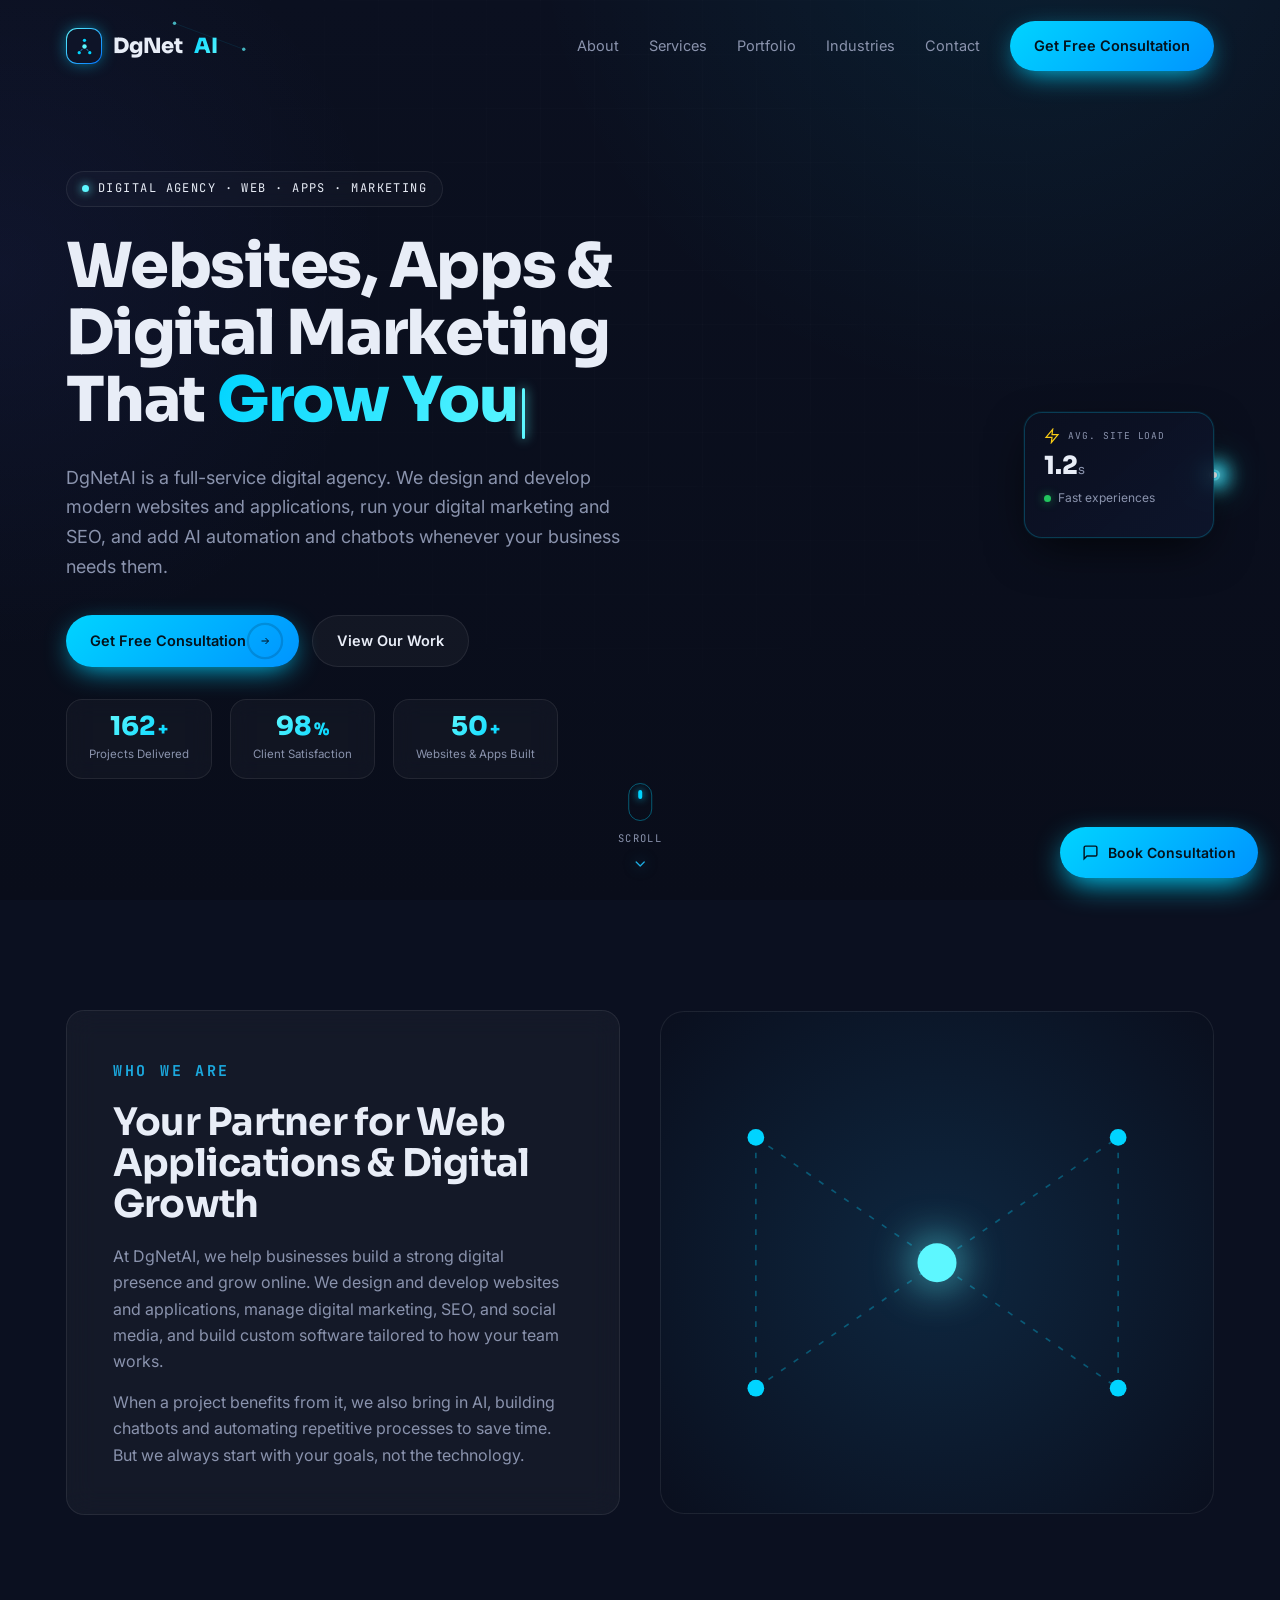
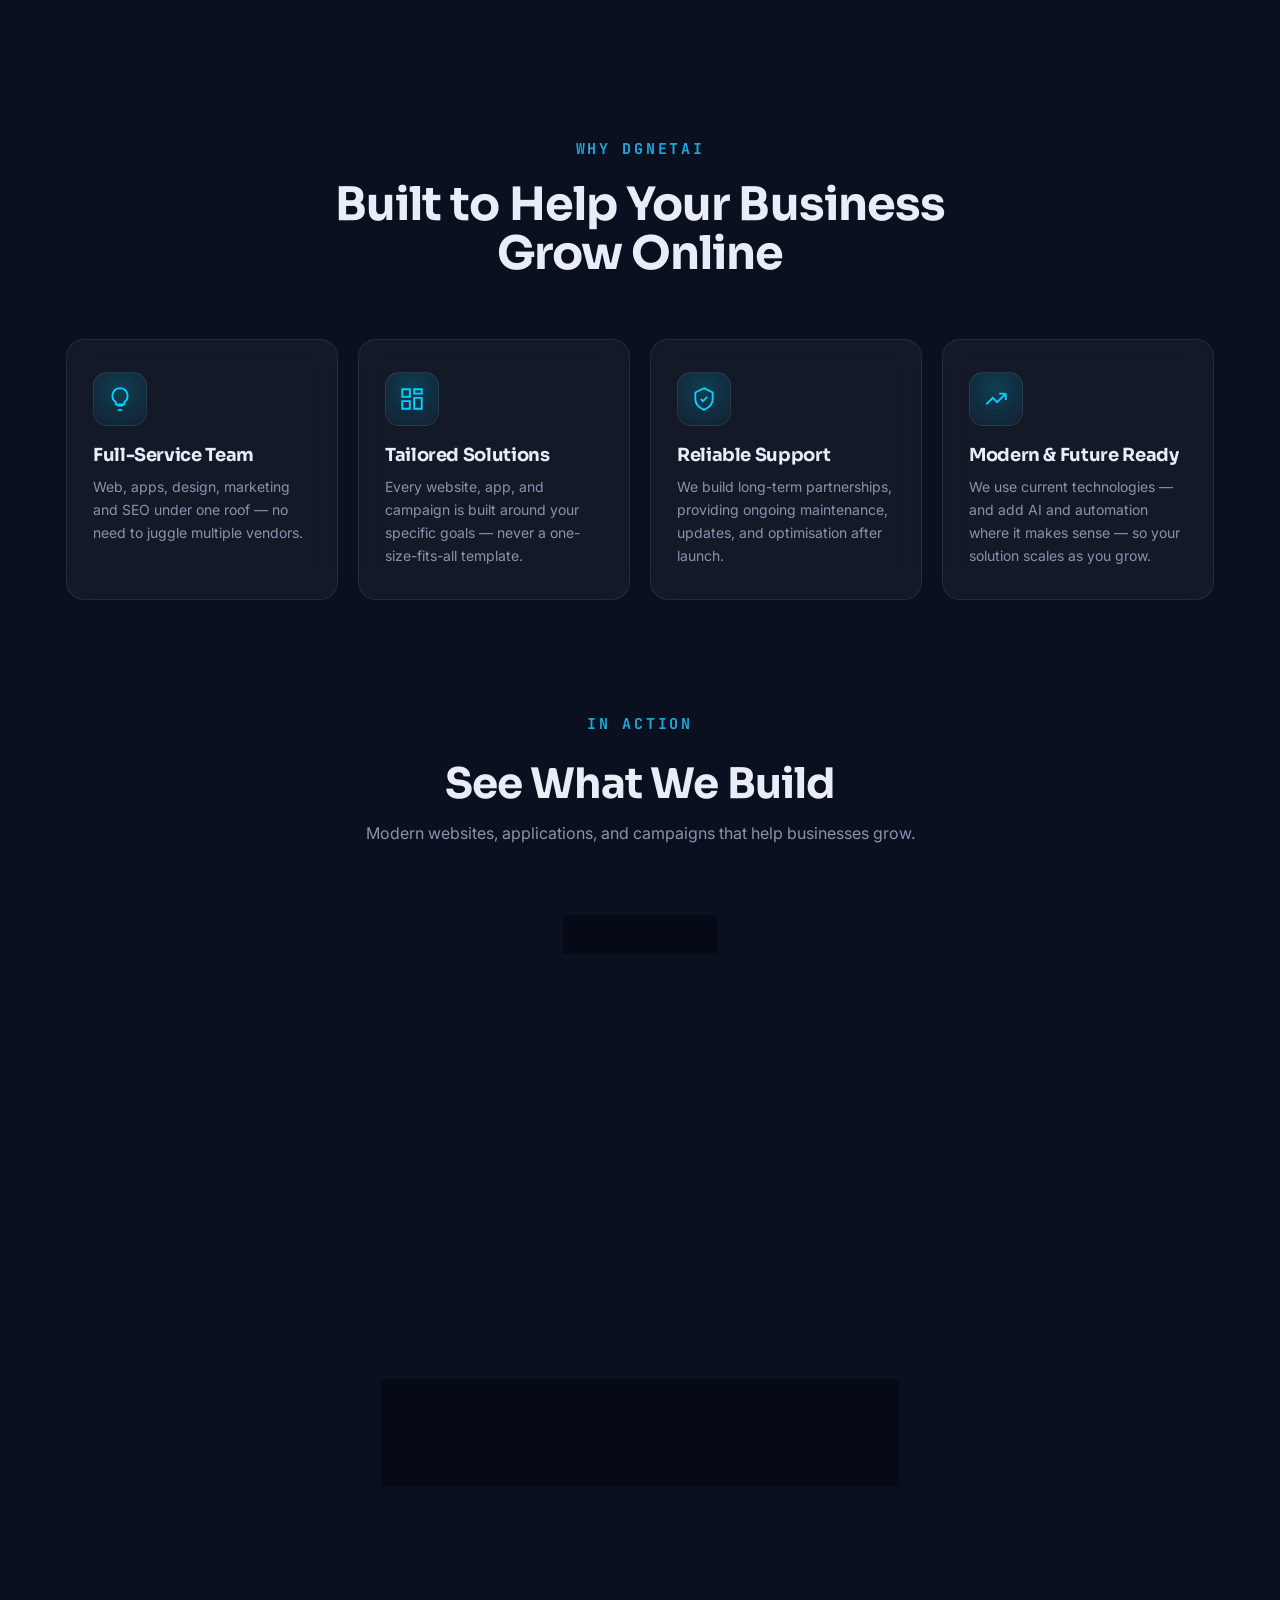
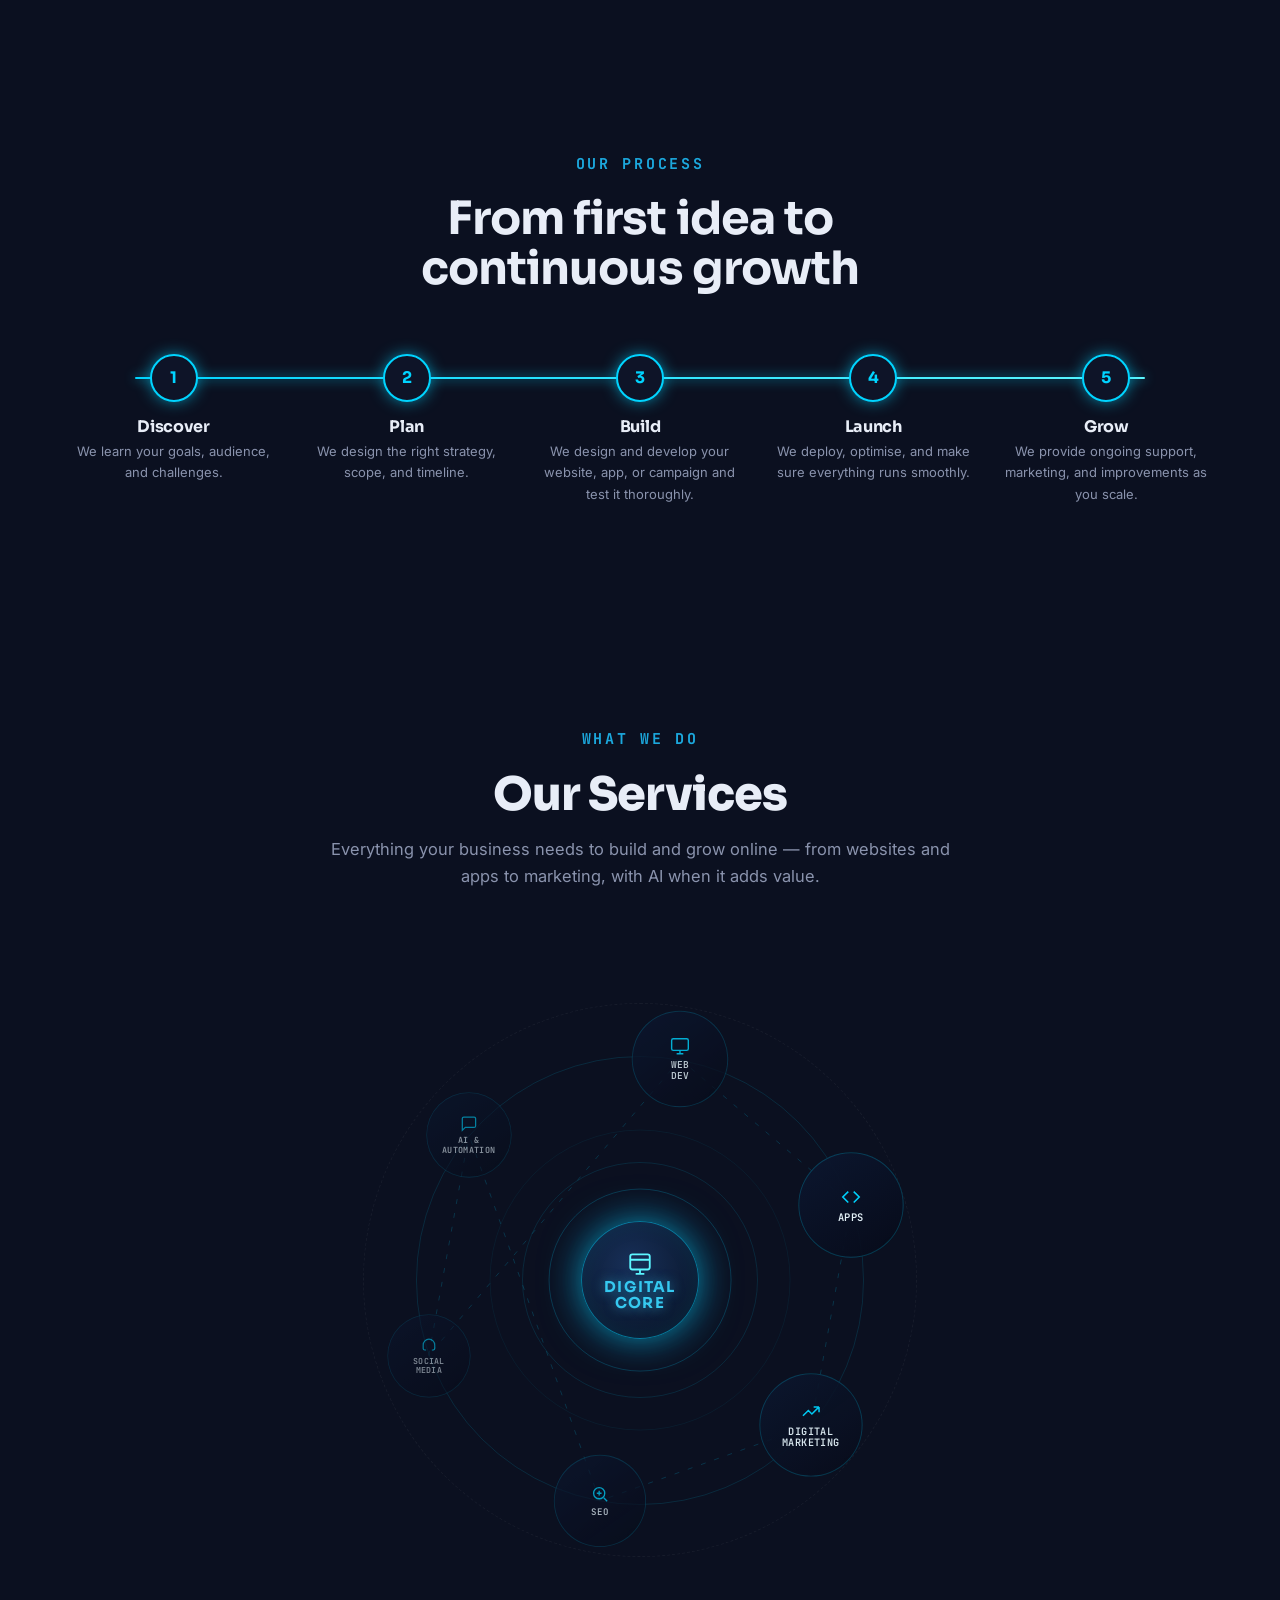
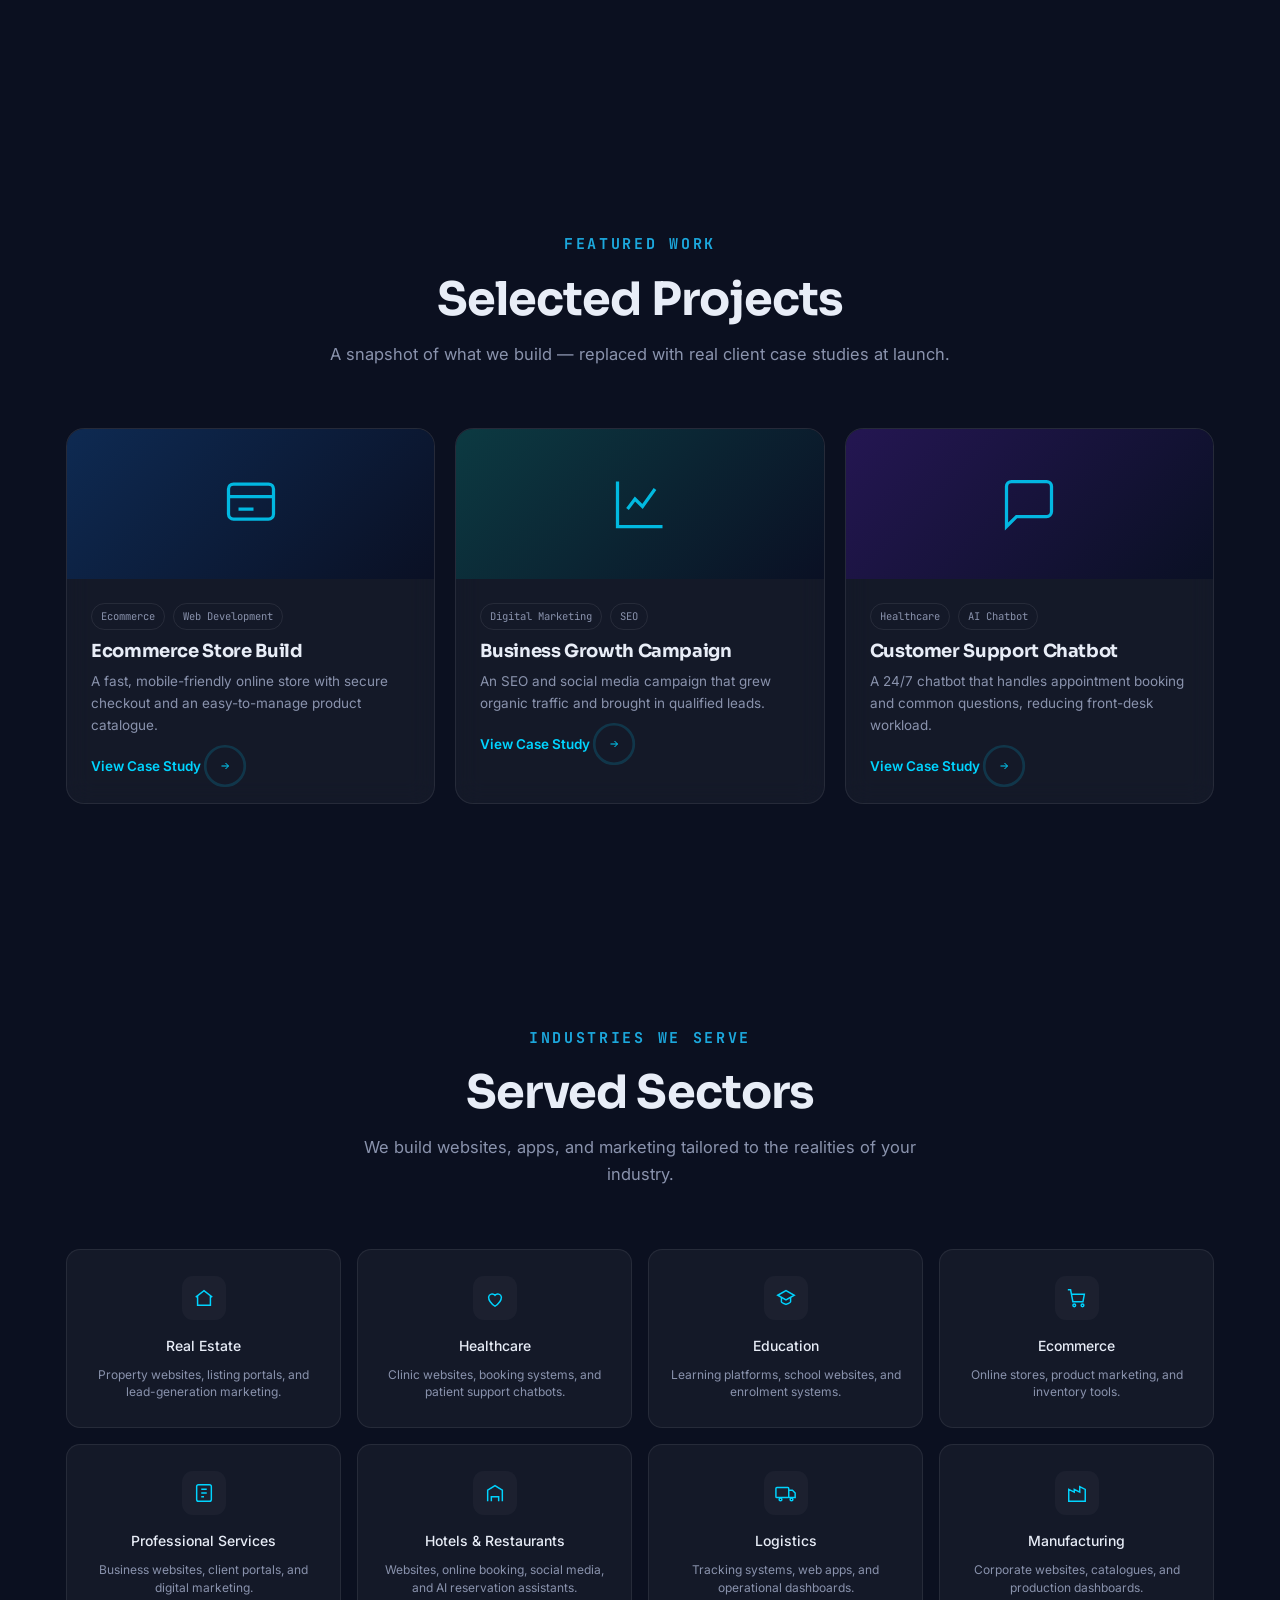
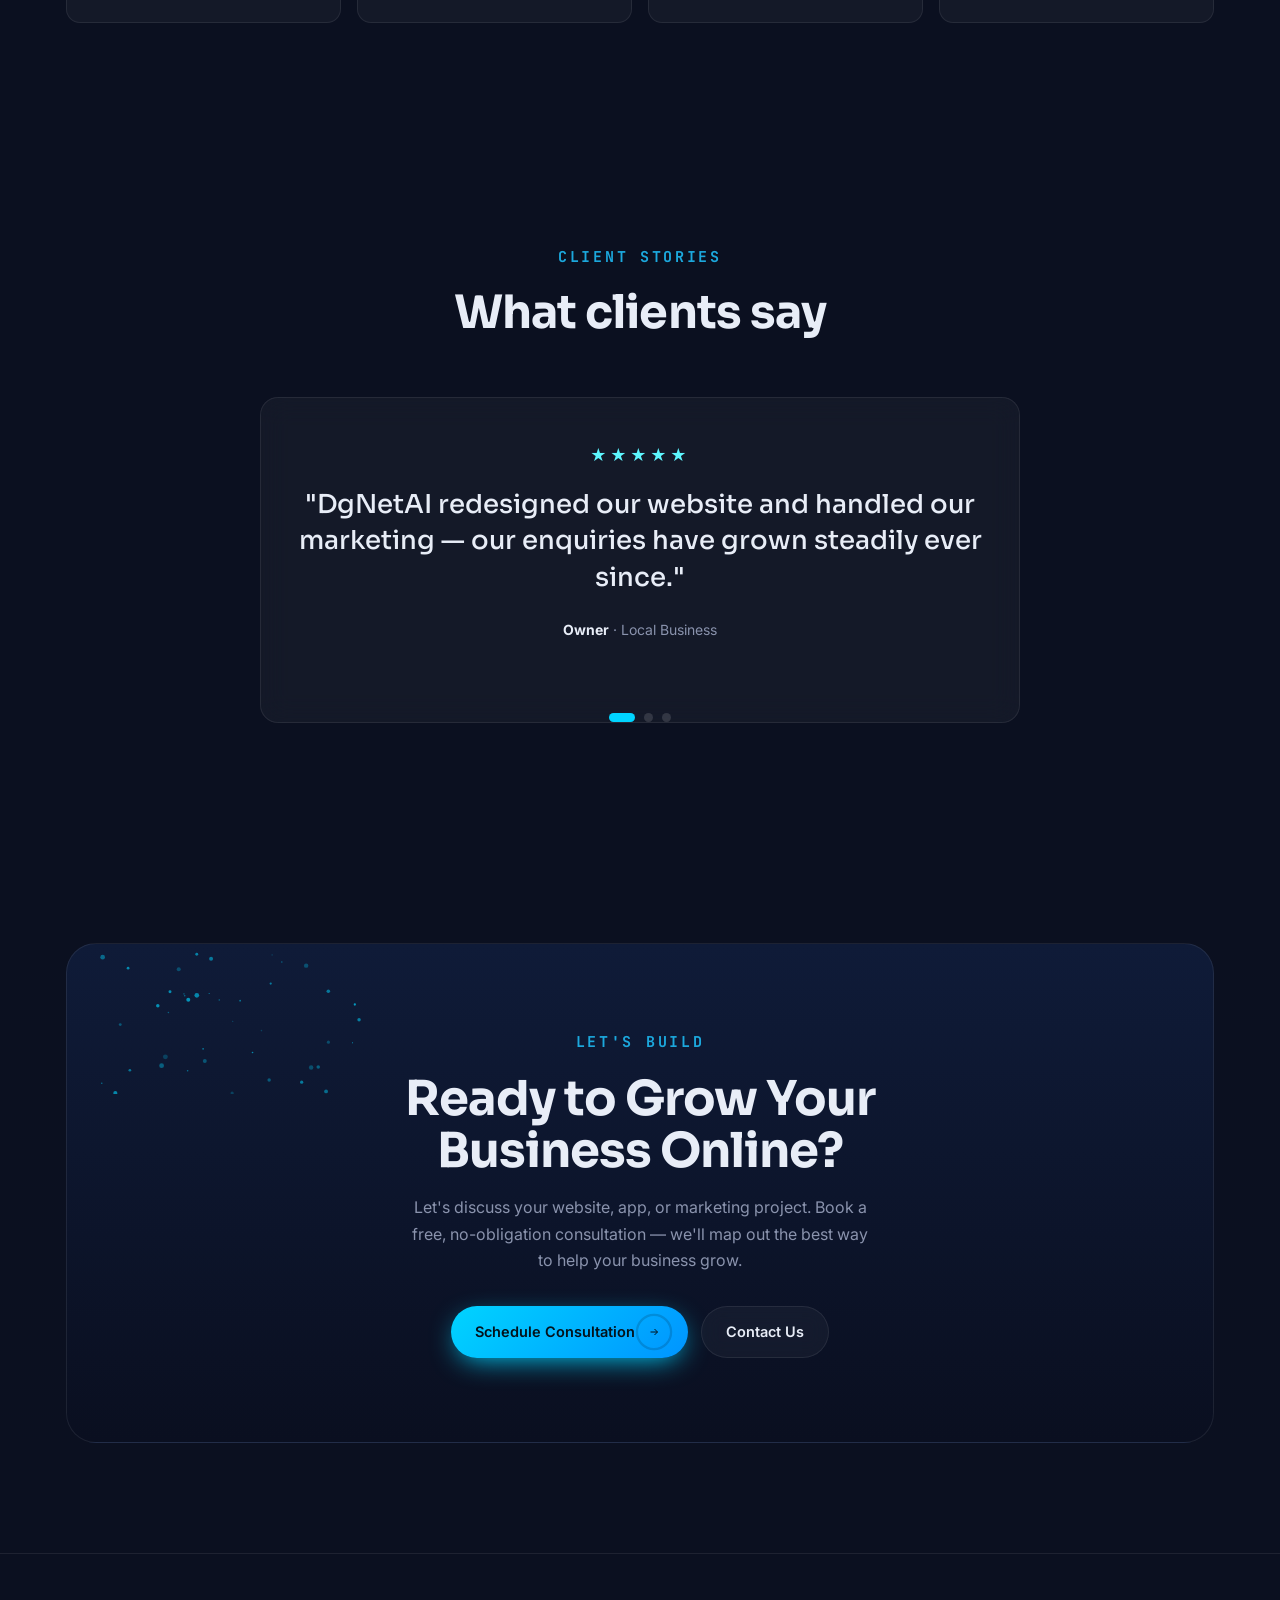
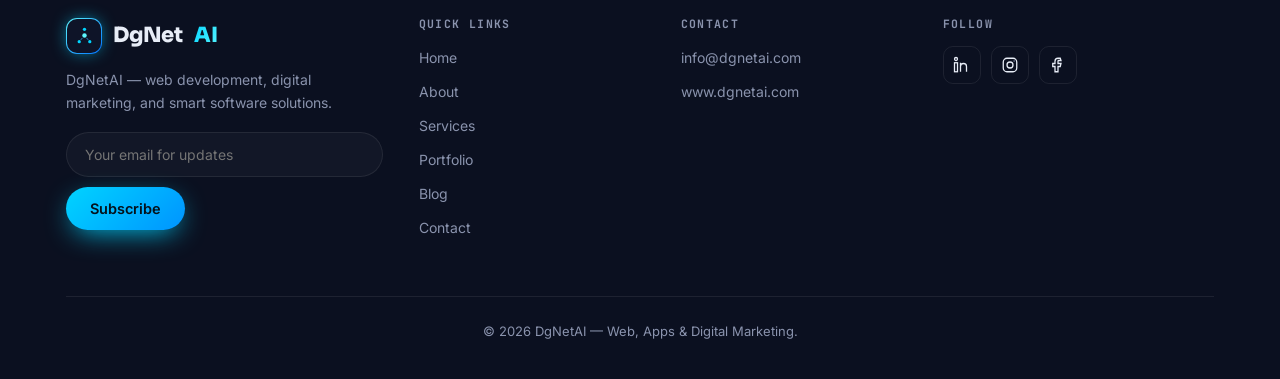
==== commit fc7b9b8d: "iiiii" ====
--- a/index.html
+++ b/index.html
@@ -54,7 +54,7 @@
       <a class="lnk" href="#contact">Contact</a>
       <a href="#contact" class="btn btn-primary nav-cta-d"><span>Get Free Consultation</span></a>
     </div>
-    <button class="hamb" id="hamb"><span></span><span></span><span></span></button>
+    <button class="hamb" id="hamb" aria-label="Open menu" aria-controls="navlinks" aria-expanded="false"><span></span><span></span><span></span></button>
   </div>
 </nav>
 
--- a/style.css
+++ b/style.css
@@ -25,6 +25,9 @@
   line-height: 1.65;
   overflow-x: hidden;
   -webkit-font-smoothing: antialiased;
+}
+body.menu-open {
+  overflow: hidden;
 }
 h1,
 h2,
@@ -329,6 +332,7 @@
   display: flex;
   align-items: center;
   justify-content: space-between;
+  gap: 20px;
 }
 .logo {
   display: flex;
@@ -384,17 +388,43 @@
 .hamb {
   display: none;
   flex-direction: column;
+  align-items: center;
+  justify-content: center;
   gap: 5px;
   background: none;
-  border: none;
+  border: 1px solid transparent;
   cursor: pointer;
-  padding: 6px;
+  width: 44px;
+  height: 44px;
+  padding: 0;
+  border-radius: 12px;
+  transition:
+    background 0.25s var(--ease),
+    border-color 0.25s var(--ease);
 }
 .hamb span {
   width: 24px;
   height: 2px;
   background: var(--text);
-  transition: 0.3s;
+  border-radius: 2px;
+  transition:
+    transform 0.3s var(--ease),
+    opacity 0.2s var(--ease),
+    background 0.25s;
+}
+.hamb:hover,
+.hamb.is-open {
+  background: rgba(255, 255, 255, 0.06);
+  border-color: var(--line);
+}
+.hamb.is-open span:nth-child(1) {
+  transform: translateY(7px) rotate(45deg);
+}
+.hamb.is-open span:nth-child(2) {
+  opacity: 0;
+}
+.hamb.is-open span:nth-child(3) {
+  transform: translateY(-7px) rotate(-45deg);
 }
 
 /* ---- HERO ---- */
@@ -612,6 +642,11 @@
   border-radius: 16px;
   background: rgba(255, 255, 255, 0.03);
   backdrop-filter: blur(10px);
+  display: flex;
+  flex-direction: column;
+  align-items: center;
+  justify-content: center;
+  text-align: center;
   opacity: 0;
   transform: translateY(18px);
   transition:
@@ -648,6 +683,7 @@
   color: transparent;
   display: flex;
   align-items: baseline;
+  justify-content: center;
   gap: 2px;
   line-height: 1;
 }
@@ -659,6 +695,7 @@
   font-size: 11.5px;
   margin-top: 5px;
   display: block;
+  text-align: center;
 }
 .hero-scroll {
   position: absolute;
@@ -2365,21 +2402,58 @@
   header {
     height: auto;
     min-height: 100svh;
-    padding: 90px 0 40px;
+    padding: 96px 0 56px;
+    max-height: none;
+    align-items: flex-start;
   }
   .hero-grid,
   .who {
     grid-template-columns: 1fr;
-    gap: 34px;
+    gap: 36px;
+  }
+  .hero-copy {
+    order: -1;
+    align-items: center;
+    text-align: center;
+    width: 100%;
+    min-width: 0;
+  }
+  .tagline-pill {
+    white-space: normal;
+    justify-content: center;
+    max-width: 100%;
+  }
+  .hero-tag .mono,
+  h1.hero,
+  .hero-sub {
+    max-width: 100%;
+    min-width: 0;
+    overflow-wrap: anywhere;
+  }
+  .hero-tag .mono {
+    flex: 1 1 auto;
+    white-space: normal;
+  }
+  .hero-sub {
+    margin-left: auto;
+    margin-right: auto;
+  }
+  .hero-cta,
+  .hero-stats {
+    justify-content: center;
   }
   .ai-illus {
-    max-width: 320px;
+    width: min(330px, 86vw);
+    max-width: none;
     margin: 0 auto;
-    order: -1;
+    order: 0;
   }
   .hero-video {
     inset: 6%;
     border-radius: 22px;
+  }
+  .hero-scroll {
+    display: none;
   }
   .feat-grid,
   .svc-grid,
@@ -2399,34 +2473,82 @@
   .foot-top {
     grid-template-columns: 1fr 1fr;
   }
+  nav {
+    padding: 12px 0;
+  }
+  .nav-inner {
+    gap: 16px;
+    min-width: 0;
+  }
+  .logo {
+    min-width: 0;
+  }
+  nav .logo {
+    min-height: 46px;
+  }
+  nav.scrolled .logo {
+    min-height: 38px;
+  }
   .nav-links {
     position: fixed;
     inset: 0;
-    background: #0b1020f7;
+    background:
+      radial-gradient(650px circle at 50% 0%, rgba(0, 212, 255, 0.13), transparent 55%),
+      #0b1020f7;
     backdrop-filter: blur(16px);
     flex-direction: column;
     justify-content: center;
+    align-items: stretch;
+    padding: 110px 26px 38px;
     font-size: 21px;
-    gap: 28px;
+    gap: 14px;
     transform: translateY(-100%);
-    transition: transform 0.4s var(--ease);
+    opacity: 0;
+    pointer-events: none;
+    transition:
+      transform 0.4s var(--ease),
+      opacity 0.25s var(--ease);
     z-index: 90;
+    overflow-y: auto;
   }
   .nav-links.open {
     transform: none;
+    opacity: 1;
+    pointer-events: auto;
   }
   .nav-links a.lnk {
     color: var(--text);
+    width: min(420px, 100%);
+    margin: 0 auto;
+    padding: 15px 18px;
+    border: 1px solid var(--line);
+    border-radius: 14px;
+    background: rgba(255, 255, 255, 0.035);
+    text-align: center;
+    font-size: 18px;
+  }
+  .nav-links a.lnk::after {
+    display: none;
+  }
+  .nav-links .nav-cta-d {
+    display: inline-flex;
+    width: min(420px, 100%);
+    margin: 10px auto 0;
+    justify-content: center;
   }
   .hamb {
     display: flex;
     z-index: 100;
-  }
-  .nav-cta-d {
-    display: none;
+    flex: 0 0 auto;
   }
   section {
     padding: 78px 0;
+  }
+  .who .card {
+    padding: 34px 28px;
+  }
+  .reel-section {
+    padding: 0 0 84px;
   }
   .reel-caption {
     white-space: normal;
@@ -2436,6 +2558,258 @@
   }
   .reel-badge {
     top: 14px;
+  }
+}
+
+@media (max-width: 760px) {
+  .wrap,
+  .reel-outer {
+    padding-left: 20px;
+    padding-right: 20px;
+  }
+  h1.hero {
+    font-size: clamp(32px, 10vw, 46px);
+  }
+  .hero-sub {
+    font-size: 15.5px;
+    margin-top: 20px;
+    margin-bottom: 28px;
+  }
+  .hero-stat-slider {
+    width: 164px;
+    height: 112px;
+    bottom: 2px;
+  }
+  .hero-stat-slider .vcard {
+    padding: 13px 15px;
+    border-radius: 16px;
+  }
+  .vc-val {
+    font-size: 22px;
+  }
+  .hstat {
+    flex: 1 1 calc(50% - 10px);
+    min-width: 138px;
+    padding: 13px 14px;
+  }
+  .hstat:nth-child(3) {
+    flex-basis: 100%;
+  }
+  .svc-mob {
+    grid-template-columns: 1fr;
+  }
+  .timeline {
+    grid-template-columns: 1fr;
+    gap: 22px;
+  }
+  .pstep {
+    display: grid;
+    grid-template-columns: 48px 1fr;
+    column-gap: 14px;
+    text-align: left;
+    align-items: start;
+  }
+  .pstep .dot {
+    grid-row: span 2;
+    margin: 0;
+  }
+  .ind-grid {
+    grid-template-columns: 1fr;
+  }
+  .carousel {
+    border-radius: 18px;
+  }
+  .slide {
+    padding: 34px 22px;
+  }
+  .cta {
+    padding: 58px 24px;
+    border-radius: 22px;
+  }
+  .cta h2 {
+    max-width: 12ch;
+  }
+  .foot-top {
+    grid-template-columns: 1fr;
+    gap: 30px;
+  }
+  .foot-brand p {
+    max-width: none;
+  }
+}
+
+@media (max-width: 560px) {
+  body {
+    padding-bottom: 74px;
+  }
+  .wrap,
+  .reel-outer {
+    padding-left: 16px;
+    padding-right: 16px;
+  }
+  section {
+    padding: 64px 0;
+  }
+  .sec-head {
+    margin-bottom: 38px;
+  }
+  .eyebrow {
+    font-size: 12px;
+    letter-spacing: 0.14em;
+  }
+  .logo {
+    font-size: 18px;
+    gap: 9px;
+  }
+  .mark {
+    width: 32px;
+    height: 32px;
+    border-radius: 10px;
+  }
+  .mark svg {
+    width: 21px;
+    height: 21px;
+  }
+  .hamb {
+    padding: 10px;
+    margin-right: -10px;
+    width: 42px;
+    height: 42px;
+  }
+  .nav-links {
+    gap: 22px;
+    padding-left: 16px;
+    padding-right: 16px;
+  }
+  .nav-links a.lnk {
+    font-size: 17px;
+    padding: 14px 16px;
+  }
+  .hero-tag {
+    padding: 7px 12px;
+    margin-bottom: 20px;
+  }
+  .hero-tag .mono {
+    font-size: 10px;
+    letter-spacing: 0.08em;
+  }
+  h1.hero {
+    font-size: clamp(26px, 8vw, 32px);
+    line-height: 1.12;
+    text-wrap: balance;
+  }
+  .type-cursor {
+    width: 2px;
+  }
+  .hero-cta {
+    width: 100%;
+    max-width: 100%;
+    min-width: 0;
+  }
+  .hero-cta .btn {
+    width: 100%;
+    max-width: 100%;
+    min-width: 0;
+    justify-content: center;
+  }
+  .hero-stats {
+    display: grid;
+    grid-template-columns: 1fr;
+    width: 100%;
+    gap: 12px;
+  }
+  .hstat {
+    min-width: 0;
+    width: 100%;
+  }
+  .ai-illus {
+    width: min(292px, 82vw);
+  }
+  .hero-stat-slider {
+    width: 150px;
+    height: 104px;
+  }
+  .vc-top {
+    gap: 6px;
+    margin-bottom: 7px;
+  }
+  .vc-lbl {
+    font-size: 8.5px;
+  }
+  .vc-up,
+  .vc-row {
+    font-size: 10.5px;
+  }
+  .who .card,
+  .feat,
+  .svc,
+  .proj .body,
+  .ind {
+    padding: 24px 20px;
+  }
+  .who-vis {
+    min-height: 260px;
+  }
+  .reel-frame {
+    border-radius: 18px;
+    aspect-ratio: 4 / 5;
+  }
+  .reel-caption {
+    width: calc(100% - 28px);
+    padding: 12px 14px;
+    bottom: 12px;
+    border-radius: 14px;
+  }
+  .reel-caption .eyebrow {
+    font-size: 10px;
+  }
+  .reel-badge {
+    max-width: calc(100% - 28px);
+    padding: 6px 12px;
+  }
+  .proj .top {
+    height: 126px;
+  }
+  .slides {
+    min-height: 260px;
+  }
+  .slide .q {
+    font-size: 17px;
+  }
+  .cta-btns .btn,
+  .news input,
+  .news button {
+    width: 100%;
+    justify-content: center;
+  }
+  .sticky-cta {
+    left: 16px;
+    right: 16px;
+    bottom: 14px;
+    justify-content: center;
+    padding: 13px 18px;
+  }
+}
+
+@media (max-width: 380px) {
+  .hero-tag .mono {
+    font-size: 9px;
+  }
+  h1.hero {
+    font-size: 25px;
+  }
+  .ai-illus {
+    width: min(260px, 80vw);
+  }
+  .hero-stat-slider {
+    width: 138px;
+    height: 98px;
+  }
+  .hero-stat-slider .vcard {
+    padding: 11px 12px;
+  }
+  .vc-val {
+    font-size: 20px;
   }
 }
 @media (prefers-reduced-motion: reduce) {
